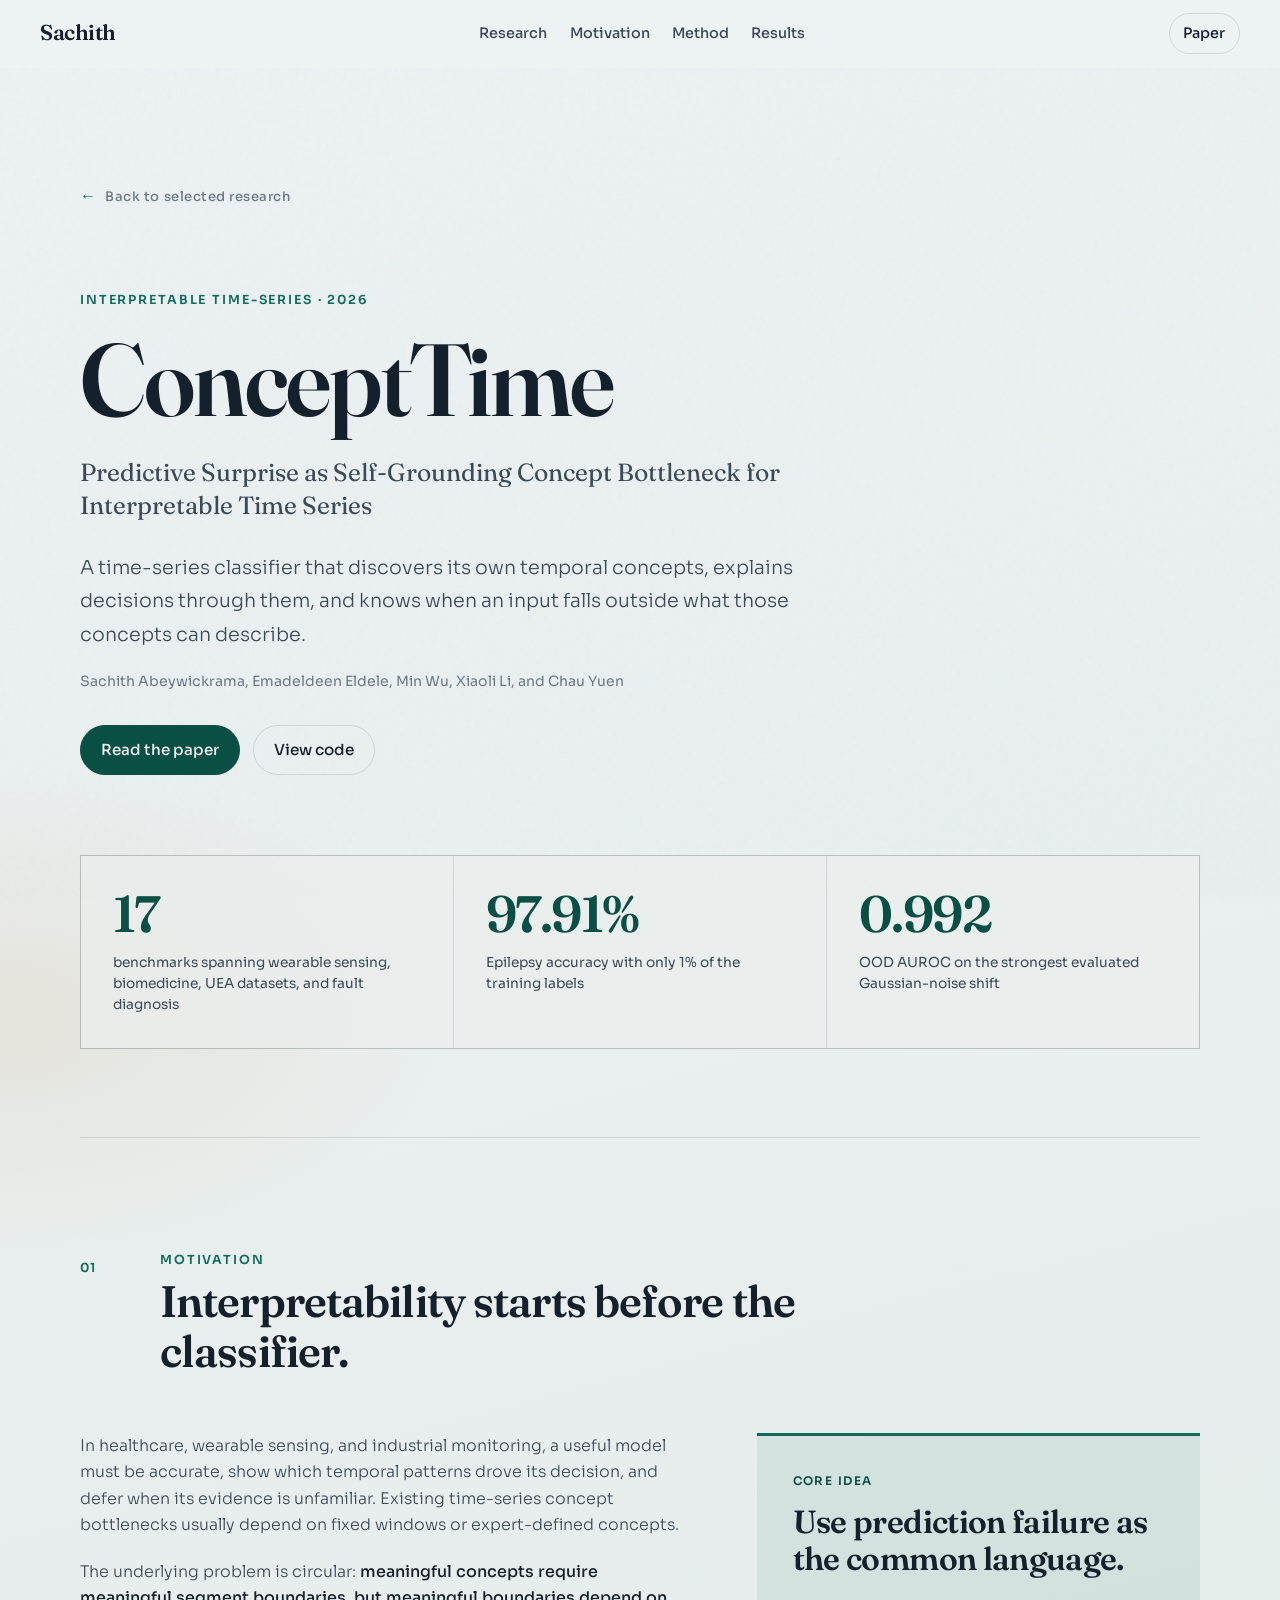
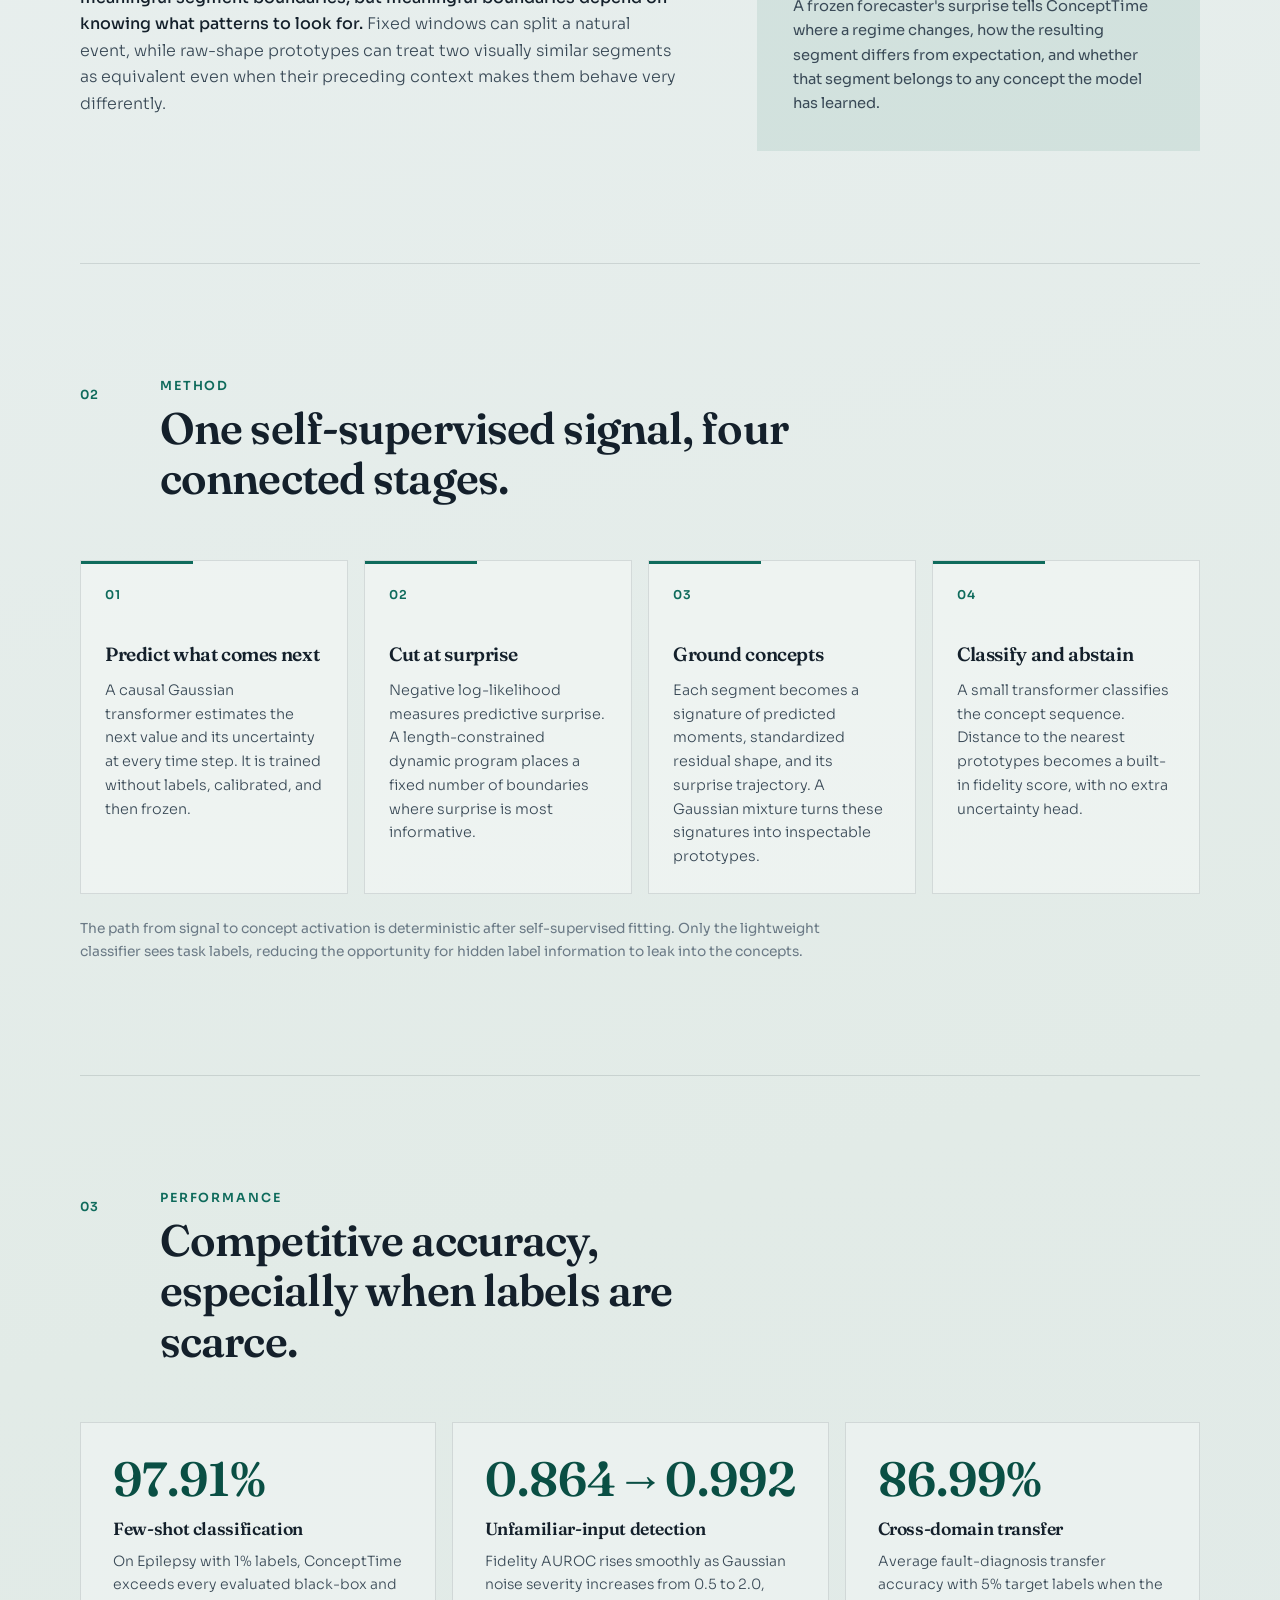
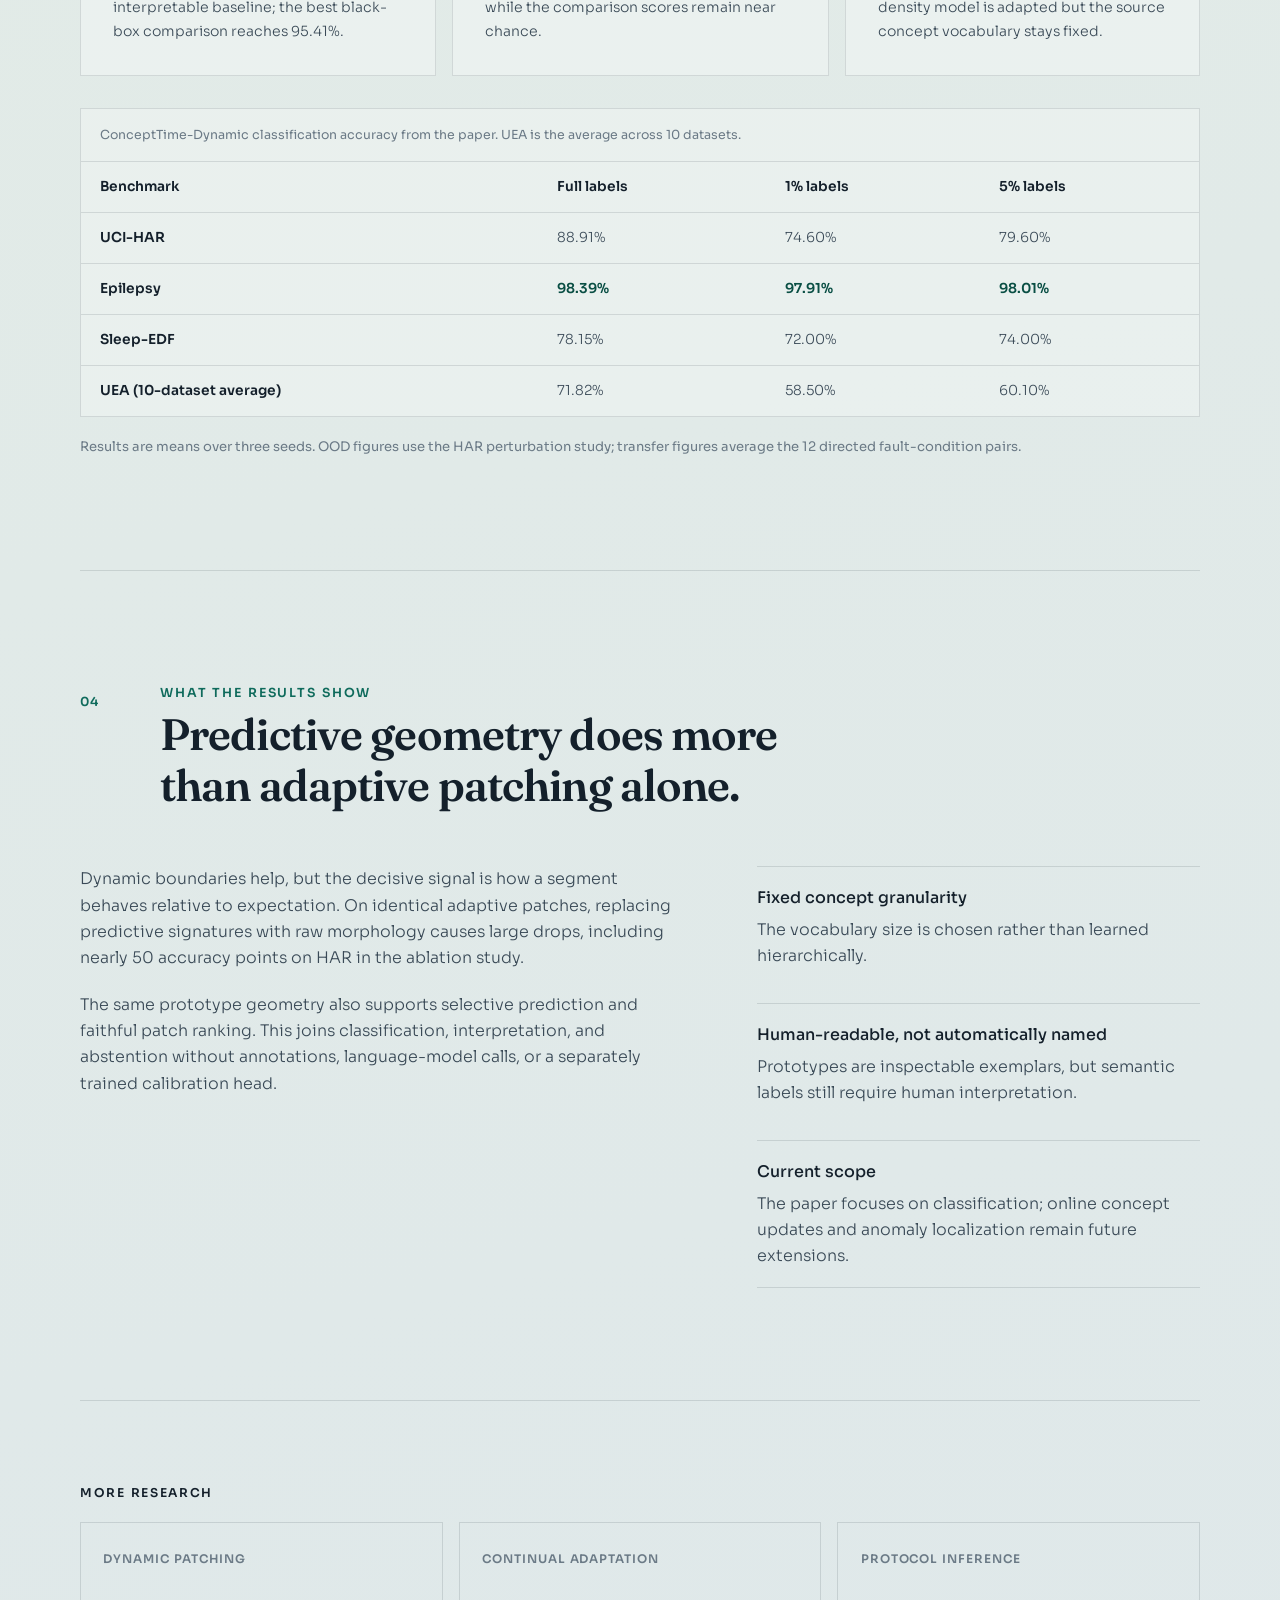
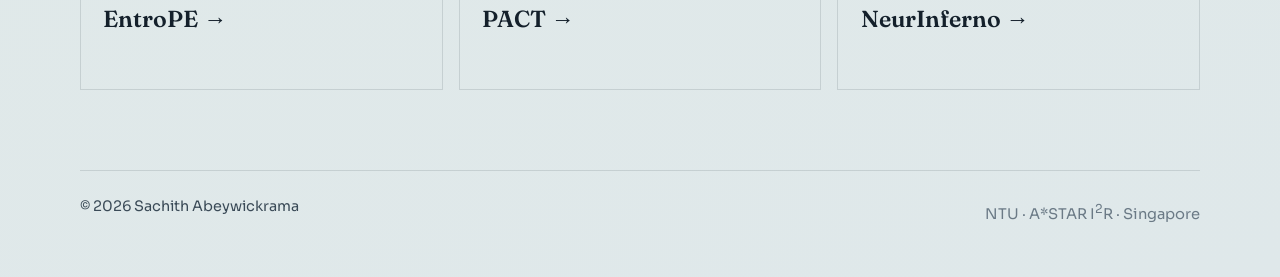
==== research/concepttime.html @ eb88f435 "Add research project pages and enhance project navigation" ====
<!DOCTYPE html>
<html lang="en">
<head>
  <meta charset="UTF-8">
  <meta name="viewport" content="width=device-width, initial-scale=1.0">
  <title>ConceptTime | Sachith Abeywickrama</title>
  <meta name="description" content="ConceptTime uses predictive surprise to segment time series, discover inspectable concepts, classify with few labels, and detect unfamiliar inputs.">
  <meta name="author" content="Sachith Abeywickrama">
  <link rel="icon" href="../favicon.svg" type="image/svg+xml">
  <link rel="preconnect" href="https://fonts.googleapis.com">
  <link rel="preconnect" href="https://fonts.gstatic.com" crossorigin>
  <link href="https://fonts.googleapis.com/css2?family=Fraunces:opsz,wght@9..144,500;9..144,600;9..144,700&amp;family=Sora:wght@300;400;500;600&amp;display=swap" rel="stylesheet">
  <link rel="stylesheet" href="../styles.css">
</head>
<body class="project-page project-concepttime">
  <div class="noise" aria-hidden="true"></div>

  <header class="site-header">
    <a class="logo" href="../index.html">Sachith</a>
    <nav class="nav" aria-label="Primary">
      <a href="../index.html#research">Research</a>
      <a href="#motivation">Motivation</a>
      <a href="#method">Method</a>
      <a href="#results">Results</a>
    </nav>
    <a class="nav-cta" href="../papers/ConceptTime.pdf">Paper</a>
  </header>

  <main>
    <section class="project-hero">
      <a class="breadcrumb" href="../index.html#research">Back to selected research</a>
      <p class="project-kicker">Interpretable time-series · 2026</p>
      <h1>ConceptTime</h1>
      <p class="project-paper-title">Predictive Surprise as Self-Grounding Concept Bottleneck for Interpretable Time Series</p>
      <p class="project-lead">
        A time-series classifier that discovers its own temporal concepts, explains decisions through them,
        and knows when an input falls outside what those concepts can describe.
      </p>
      <p class="project-byline">Sachith Abeywickrama, Emadeldeen Eldele, Min Wu, Xiaoli Li, and Chau Yuen</p>
      <div class="project-actions">
        <a class="btn btn-primary" href="../papers/ConceptTime.pdf">Read the paper</a>
        <a class="btn btn-ghost" href="https://github.com/Sachithx/ConceptTime-1.0" target="_blank" rel="noopener noreferrer">View code</a>
      </div>

      <div class="project-metrics" aria-label="ConceptTime headline results">
        <div class="project-metric">
          <strong>17</strong>
          <span>benchmarks spanning wearable sensing, biomedicine, UEA datasets, and fault diagnosis</span>
        </div>
        <div class="project-metric">
          <strong>97.91%</strong>
          <span>Epilepsy accuracy with only 1% of the training labels</span>
        </div>
        <div class="project-metric">
          <strong>0.992</strong>
          <span>OOD AUROC on the strongest evaluated Gaussian-noise shift</span>
        </div>
      </div>
    </section>

    <section class="project-section" id="motivation">
      <div class="project-section-head">
        <span class="section-number">01</span>
        <div>
          <p class="project-kicker">Motivation</p>
          <h2>Interpretability starts before the classifier.</h2>
        </div>
      </div>
      <div class="project-two-col">
        <div class="project-copy">
          <p>
            In healthcare, wearable sensing, and industrial monitoring, a useful model must be accurate,
            show which temporal patterns drove its decision, and defer when its evidence is unfamiliar.
            Existing time-series concept bottlenecks usually depend on fixed windows or expert-defined concepts.
          </p>
          <p>
            The underlying problem is circular: <strong>meaningful concepts require meaningful segment boundaries,
            but meaningful boundaries depend on knowing what patterns to look for.</strong> Fixed windows can split
            a natural event, while raw-shape prototypes can treat two visually similar segments as equivalent even
            when their preceding context makes them behave very differently.
          </p>
        </div>
        <aside class="insight-card">
          <p class="insight-label">Core idea</p>
          <h3>Use prediction failure as the common language.</h3>
          <p>
            A frozen forecaster's surprise tells ConceptTime where a regime changes, how the resulting segment
            differs from expectation, and whether that segment belongs to any concept the model has learned.
          </p>
        </aside>
      </div>
    </section>

    <section class="project-section" id="method">
      <div class="project-section-head">
        <span class="section-number">02</span>
        <div>
          <p class="project-kicker">Method</p>
          <h2>One self-supervised signal, four connected stages.</h2>
        </div>
      </div>
      <div class="method-grid">
        <article class="method-step">
          <h3>Predict what comes next</h3>
          <p>A causal Gaussian transformer estimates the next value and its uncertainty at every time step. It is trained without labels, calibrated, and then frozen.</p>
        </article>
        <article class="method-step">
          <h3>Cut at surprise</h3>
          <p>Negative log-likelihood measures predictive surprise. A length-constrained dynamic program places a fixed number of boundaries where surprise is most informative.</p>
        </article>
        <article class="method-step">
          <h3>Ground concepts</h3>
          <p>Each segment becomes a signature of predicted moments, standardized residual shape, and its surprise trajectory. A Gaussian mixture turns these signatures into inspectable prototypes.</p>
        </article>
        <article class="method-step">
          <h3>Classify and abstain</h3>
          <p>A small transformer classifies the concept sequence. Distance to the nearest prototypes becomes a built-in fidelity score, with no extra uncertainty head.</p>
        </article>
      </div>
      <p class="method-caption">
        The path from signal to concept activation is deterministic after self-supervised fitting. Only the lightweight classifier sees task labels, reducing the opportunity for hidden label information to leak into the concepts.
      </p>
    </section>

    <section class="project-section" id="results">
      <div class="project-section-head">
        <span class="section-number">03</span>
        <div>
          <p class="project-kicker">Performance</p>
          <h2>Competitive accuracy, especially when labels are scarce.</h2>
        </div>
      </div>

      <div class="results-grid">
        <article class="result-card">
          <p class="result-value">97.91%</p>
          <h3>Few-shot classification</h3>
          <p>On Epilepsy with 1% labels, ConceptTime exceeds every evaluated black-box and interpretable baseline; the best black-box comparison reaches 95.41%.</p>
        </article>
        <article class="result-card">
          <p class="result-value">0.864→0.992</p>
          <h3>Unfamiliar-input detection</h3>
          <p>Fidelity AUROC rises smoothly as Gaussian noise severity increases from 0.5 to 2.0, while the comparison scores remain near chance.</p>
        </article>
        <article class="result-card">
          <p class="result-value">86.99%</p>
          <h3>Cross-domain transfer</h3>
          <p>Average fault-diagnosis transfer accuracy with 5% target labels when the density model is adapted but the source concept vocabulary stays fixed.</p>
        </article>
      </div>

      <div class="results-table-wrap">
        <table class="results-table">
          <caption>ConceptTime-Dynamic classification accuracy from the paper. UEA is the average across 10 datasets.</caption>
          <thead>
            <tr>
              <th scope="col">Benchmark</th>
              <th scope="col">Full labels</th>
              <th scope="col">1% labels</th>
              <th scope="col">5% labels</th>
            </tr>
          </thead>
          <tbody>
            <tr><th scope="row">UCI-HAR</th><td>88.91%</td><td>74.60%</td><td>79.60%</td></tr>
            <tr><th scope="row">Epilepsy</th><td><strong>98.39%</strong></td><td><strong>97.91%</strong></td><td><strong>98.01%</strong></td></tr>
            <tr><th scope="row">Sleep-EDF</th><td>78.15%</td><td>72.00%</td><td>74.00%</td></tr>
            <tr><th scope="row">UEA (10-dataset average)</th><td>71.82%</td><td>58.50%</td><td>60.10%</td></tr>
          </tbody>
        </table>
      </div>
      <p class="project-note">Results are means over three seeds. OOD figures use the HAR perturbation study; transfer figures average the 12 directed fault-condition pairs.</p>
    </section>

    <section class="project-section" id="scope">
      <div class="project-section-head">
        <span class="section-number">04</span>
        <div>
          <p class="project-kicker">What the results show</p>
          <h2>Predictive geometry does more than adaptive patching alone.</h2>
        </div>
      </div>
      <div class="project-two-col">
        <div class="project-copy">
          <p>
            Dynamic boundaries help, but the decisive signal is how a segment behaves relative to expectation.
            On identical adaptive patches, replacing predictive signatures with raw morphology causes large drops,
            including nearly 50 accuracy points on HAR in the ablation study.
          </p>
          <p>
            The same prototype geometry also supports selective prediction and faithful patch ranking. This joins
            classification, interpretation, and abstention without annotations, language-model calls, or a separately trained calibration head.
          </p>
        </div>
        <ul class="scope-list">
          <li><strong>Fixed concept granularity</strong>The vocabulary size is chosen rather than learned hierarchically.</li>
          <li><strong>Human-readable, not automatically named</strong>Prototypes are inspectable exemplars, but semantic labels still require human interpretation.</li>
          <li><strong>Current scope</strong>The paper focuses on classification; online concept updates and anomaly localization remain future extensions.</li>
        </ul>
      </div>
    </section>

    <aside class="project-navigation" aria-labelledby="more-work">
      <h2 id="more-work">More research</h2>
      <div class="project-nav-grid">
        <a class="project-nav-card" href="entrope.html"><span>Dynamic patching</span><strong>EntroPE →</strong></a>
        <a class="project-nav-card" href="pact.html"><span>Continual adaptation</span><strong>PACT →</strong></a>
        <a class="project-nav-card" href="neurinferno.html"><span>Protocol inference</span><strong>NeurInferno →</strong></a>
      </div>
    </aside>
  </main>

  <footer class="site-footer">
    <p>© <span id="year"></span> Sachith Abeywickrama</p>
    <p class="muted">NTU · A*STAR I<sup>2</sup>R · Singapore</p>
  </footer>

  <script src="../script.js"></script>
</body>
</html>
---- styles.css ----
:root {
  --ink: #14202b;
  --ink-soft: #3a4a57;
  --muted: #6b7a86;
  --paper: #edf2f4;
  --paper-2: #e2ebe7;
  --teal: #0f6b5c;
  --teal-deep: #0a4f44;
  --amber: #c47a2c;
  --line: rgba(20, 32, 43, 0.12);
  --max: 1120px;
  --header-h: 4.25rem;
  --font-display: "Fraunces", Georgia, serif;
  --font-body: "Sora", "Segoe UI", sans-serif;
}

*,
*::before,
*::after {
  box-sizing: border-box;
}

html {
  scroll-behavior: smooth;
}

body {
  margin: 0;
  color: var(--ink);
  font-family: var(--font-body);
  font-weight: 400;
  line-height: 1.65;
  background:
    radial-gradient(1200px 700px at 85% -10%, rgba(15, 107, 92, 0.16), transparent 55%),
    radial-gradient(900px 500px at 0% 20%, rgba(196, 122, 44, 0.1), transparent 50%),
    linear-gradient(165deg, var(--paper) 0%, var(--paper-2) 55%, #dfe8ea 100%);
  min-height: 100vh;
  overflow-x: hidden;
}

.noise {
  pointer-events: none;
  position: fixed;
  inset: 0;
  z-index: 0;
  opacity: 0.035;
  background-image: url("data:image/svg+xml,%3Csvg viewBox='0 0 200 200' xmlns='http://www.w3.org/2000/svg'%3E%3Cfilter id='n'%3E%3CfeTurbulence type='fractalNoise' baseFrequency='0.85' numOctaves='3' stitchTiles='stitch'/%3E%3C/filter%3E%3Crect width='100%25' height='100%25' filter='url(%23n)'/%3E%3C/svg%3E");
}

img,
svg {
  display: block;
  max-width: 100%;
}

a {
  color: inherit;
  text-decoration-thickness: 1px;
  text-underline-offset: 0.18em;
}

a:hover {
  color: var(--teal-deep);
}

h1,
h2,
h3,
h4,
.hero-brand,
.logo {
  font-family: var(--font-display);
  font-weight: 600;
  letter-spacing: -0.02em;
  line-height: 1.15;
}

h1 {
  margin: 0;
  font-size: clamp(2.4rem, 6vw, 4.4rem);
  max-width: 14ch;
}

h2 {
  margin: 0.35rem 0 0;
  font-size: clamp(1.85rem, 3.6vw, 2.75rem);
  max-width: 18ch;
}

h3 {
  margin: 0;
  font-size: 1.35rem;
}

h4 {
  margin: 0;
  font-size: 1.15rem;
}

p {
  margin: 0;
}

.site-header,
main,
.site-footer {
  position: relative;
  z-index: 1;
}

.site-header {
  position: sticky;
  top: 0;
  z-index: 20;
  display: flex;
  align-items: center;
  justify-content: space-between;
  gap: 1rem;
  height: var(--header-h);
  padding: 0 clamp(1.25rem, 4vw, 2.5rem);
  backdrop-filter: blur(14px);
  background: rgba(237, 242, 244, 0.78);
  border-bottom: 1px solid transparent;
  transition: border-color 0.3s ease, background 0.3s ease;
}

.site-header.is-scrolled {
  border-bottom-color: var(--line);
  background: rgba(237, 242, 244, 0.92);
}

.logo {
  font-size: 1.35rem;
  text-decoration: none;
}

.nav {
  display: flex;
  gap: 1.4rem;
}

.nav a,
.nav-cta {
  font-size: 0.9rem;
  font-weight: 500;
  text-decoration: none;
  color: var(--ink-soft);
}

.nav a:hover,
.nav-cta:hover {
  color: var(--teal);
}

.nav-cta {
  padding: 0.45rem 0.85rem;
  border: 1px solid var(--line);
  border-radius: 999px;
  color: var(--ink);
}

.hero {
  position: relative;
  min-height: calc(100svh - var(--header-h));
  display: grid;
  align-items: end;
  padding: clamp(2rem, 6vw, 4rem) clamp(1.25rem, 4vw, 2.5rem) clamp(3rem, 7vw, 5rem);
  overflow: hidden;
}

.hero-signal {
  position: absolute;
  inset: 0;
  z-index: 0;
}

.wave {
  width: 100%;
  height: 100%;
}

.wave-path {
  fill: none;
  stroke-linecap: round;
  stroke-linejoin: round;
}

.wave-a {
  stroke: rgba(15, 107, 92, 0.55);
  stroke-width: 2.2;
}

.wave-b {
  stroke: rgba(20, 32, 43, 0.28);
  stroke-width: 1.5;
}

.wave-c {
  stroke: rgba(196, 122, 44, 0.42);
  stroke-width: 1.8;
}

.hero-copy {
  position: relative;
  z-index: 1;
  max-width: 720px;
  animation: rise 0.9s ease both;
}

.hero-portrait {
  width: 5.75rem;
  height: 5.75rem;
  margin: 0 0 1.25rem;
  border-radius: 50%;
  object-fit: cover;
  object-position: center 20%;
  border: 1px solid var(--line);
}

.hero-brand {
  margin: 0 0 1rem;
  font-size: clamp(1.5rem, 3vw, 2rem);
  color: var(--teal-deep);
}

.hero-lead {
  margin-top: 1.25rem;
  max-width: 42rem;
  font-size: clamp(1rem, 1.5vw, 1.15rem);
  color: var(--ink-soft);
  font-weight: 300;
}

.hero-actions {
  display: flex;
  flex-wrap: wrap;
  gap: 0.85rem;
  margin-top: 2rem;
}

.btn {
  display: inline-flex;
  align-items: center;
  justify-content: center;
  min-height: 2.85rem;
  padding: 0.7rem 1.25rem;
  border-radius: 999px;
  font-size: 0.95rem;
  font-weight: 500;
  text-decoration: none;
  transition: transform 0.2s ease, background 0.2s ease, color 0.2s ease, border-color 0.2s ease;
}

.btn:hover {
  transform: translateY(-1px);
}

.btn-primary {
  background: var(--ink);
  color: #f4f7f6;
  border: 1px solid var(--ink);
}

.btn-primary:hover {
  background: var(--teal-deep);
  border-color: var(--teal-deep);
  color: #f4f7f6;
}

.btn-ghost {
  background: transparent;
  color: var(--ink);
  border: 1px solid var(--line);
}

.btn-ghost:hover {
  border-color: var(--teal);
  color: var(--teal-deep);
}

.section {
  width: min(100% - 2.5rem, var(--max));
  margin: 0 auto;
  padding: clamp(4rem, 9vw, 7rem) 0;
}

.section.band {
  width: 100%;
  padding-left: max(1.25rem, calc((100% - var(--max)) / 2));
  padding-right: max(1.25rem, calc((100% - var(--max)) / 2));
  background: rgba(255, 255, 255, 0.35);
  border-top: 1px solid var(--line);
  border-bottom: 1px solid var(--line);
}

.section-head {
  margin-bottom: clamp(2rem, 5vw, 3rem);
}

.eyebrow {
  margin: 0;
  font-size: 0.8rem;
  font-weight: 500;
  letter-spacing: 0.14em;
  text-transform: uppercase;
  color: var(--teal);
}

.section-lead {
  margin-top: 1rem;
  max-width: 40rem;
  color: var(--ink-soft);
  font-weight: 300;
}

.research-list {
  display: grid;
  gap: 0;
}

.research-item {
  display: grid;
  grid-template-columns: minmax(12rem, 0.35fr) 1fr;
  gap: 1.5rem 2.5rem;
  padding: 1.75rem 0;
  border-top: 1px solid var(--line);
}

.research-item:last-child {
  border-bottom: 1px solid var(--line);
}

.research-item p {
  color: var(--ink-soft);
  font-weight: 300;
}

.research-title-link {
  text-decoration: none;
  background-image: linear-gradient(var(--teal), var(--teal));
  background-position: 0 100%;
  background-repeat: no-repeat;
  background-size: 0 1px;
  transition: color 0.2s ease, background-size 0.25s ease;
}

.research-title-link:hover {
  color: var(--teal-deep);
  background-size: 100% 1px;
}

.research-summary {
  display: grid;
  gap: 1rem;
}

.research-actions {
  display: flex;
  flex-wrap: wrap;
  gap: 0.7rem 1.2rem;
}

.research-actions a {
  color: var(--teal-deep);
  font-size: 0.88rem;
  font-weight: 500;
  text-decoration: none;
  border-bottom: 1px solid rgba(15, 107, 92, 0.25);
  transition: color 0.2s ease, border-color 0.2s ease;
}

.research-actions a:hover {
  color: var(--teal);
  border-color: var(--teal);
}

.tag {
  margin-top: 0.4rem;
  font-size: 0.85rem;
  color: var(--amber);
  font-weight: 500;
}

.timeline {
  list-style: none;
  margin: 0;
  padding: 0;
  display: grid;
  gap: 0;
}

.timeline-item {
  display: grid;
  grid-template-columns: 11rem 1fr;
  gap: 1.5rem 2rem;
  padding: 1.6rem 0;
  border-top: 1px solid var(--line);
}

.timeline-item:last-child {
  border-bottom: 1px solid var(--line);
}

.timeline-when {
  font-size: 0.9rem;
  color: var(--muted);
  font-weight: 500;
}

.org {
  margin: 0.35rem 0 0.7rem;
  color: var(--teal-deep);
  font-weight: 500;
}

.timeline-body p:last-child {
  color: var(--ink-soft);
  font-weight: 300;
}

.split {
  display: grid;
  grid-template-columns: 1fr 1fr;
  gap: 3rem 4rem;
}

.stack-title {
  margin-bottom: 1.25rem;
  padding-bottom: 0.75rem;
  border-bottom: 1px solid var(--line);
  font-size: 1.1rem;
  color: var(--muted);
  font-family: var(--font-body);
  font-weight: 500;
  letter-spacing: 0.04em;
  text-transform: uppercase;
}

.edu-item + .edu-item {
  margin-top: 2rem;
}

.edu-item p {
  color: var(--ink-soft);
  font-weight: 300;
}

.award-figure {
  margin: 1.25rem 0 0;
  padding: 0;
}

.award-figure img {
  width: auto;
  max-width: 100%;
  height: auto;
  max-height: 28rem;
  border-radius: 2px;
}

.award-figure figcaption {
  margin-top: 0.55rem;
  font-size: 0.85rem;
  color: var(--muted);
  font-weight: 400;
}

.muted {
  color: var(--muted) !important;
  font-size: 0.92rem;
  margin: 0.25rem 0 0.7rem !important;
}

.skills-grid {
  display: grid;
  grid-template-columns: repeat(2, 1fr);
  gap: 2rem 3rem;
}

.skills-grid h3 {
  margin-bottom: 0.55rem;
  font-size: 1.15rem;
}

.skills-grid p {
  color: var(--ink-soft);
  font-weight: 300;
}

.contact {
  text-align: left;
}

.contact-links {
  display: flex;
  flex-wrap: wrap;
  gap: 0.9rem 1.5rem;
  margin-top: 0.5rem;
}

.contact-links a {
  font-size: 1.05rem;
  font-weight: 500;
  color: var(--ink);
  text-decoration: none;
  border-bottom: 1px solid var(--line);
  padding-bottom: 0.15rem;
  transition: border-color 0.2s ease, color 0.2s ease;
}

.contact-links a:hover {
  color: var(--teal);
  border-bottom-color: var(--teal);
}

.site-footer {
  display: flex;
  justify-content: space-between;
  gap: 1rem;
  flex-wrap: wrap;
  width: min(100% - 2.5rem, var(--max));
  margin: 0 auto;
  padding: 1.5rem 0 2.5rem;
  border-top: 1px solid var(--line);
  font-size: 0.9rem;
  color: var(--ink-soft);
}

/* Research project pages */
.project-page {
  --project-accent: var(--teal);
  --project-accent-deep: var(--teal-deep);
  --project-wash: rgba(15, 107, 92, 0.08);
}

.project-concepttime {
  --project-accent: #0f6b5c;
  --project-accent-deep: #0a4f44;
  --project-wash: rgba(15, 107, 92, 0.09);
}

.project-entrope {
  --project-accent: #9a5e1f;
  --project-accent-deep: #714112;
  --project-wash: rgba(196, 122, 44, 0.1);
}

.project-pact {
  --project-accent: #356477;
  --project-accent-deep: #244958;
  --project-wash: rgba(53, 100, 119, 0.1);
}

.project-neurinferno {
  --project-accent: #6e4f7b;
  --project-accent-deep: #50365c;
  --project-wash: rgba(110, 79, 123, 0.1);
}

.project-page .nav a:hover,
.project-page .nav-cta:hover {
  color: var(--project-accent-deep);
}

.project-hero,
.project-section,
.project-navigation {
  width: min(100% - 2.5rem, var(--max));
  margin: 0 auto;
}

.project-hero {
  padding: clamp(3.5rem, 9vw, 7.5rem) 0 clamp(3.25rem, 7vw, 5.5rem);
}

.breadcrumb {
  display: inline-flex;
  align-items: center;
  gap: 0.55rem;
  margin-bottom: clamp(2.5rem, 7vw, 5rem);
  color: var(--muted);
  font-size: 0.82rem;
  font-weight: 500;
  letter-spacing: 0.04em;
  text-decoration: none;
}

.breadcrumb::before {
  content: "←";
  color: var(--project-accent);
  font-size: 1rem;
}

.breadcrumb:hover {
  color: var(--project-accent-deep);
}

.project-kicker {
  color: var(--project-accent);
  font-size: 0.78rem;
  font-weight: 600;
  letter-spacing: 0.15em;
  text-transform: uppercase;
}

.project-hero h1 {
  max-width: 13ch;
  margin-top: 0.65rem;
  font-size: clamp(3rem, 8vw, 6.6rem);
}

.project-paper-title {
  max-width: 50rem;
  margin-top: 1.1rem;
  color: var(--ink-soft);
  font-family: var(--font-display);
  font-size: clamp(1.15rem, 2.1vw, 1.55rem);
  line-height: 1.35;
}

.project-lead {
  max-width: 46rem;
  margin-top: 1.75rem;
  color: var(--ink-soft);
  font-size: clamp(1.02rem, 1.8vw, 1.2rem);
  font-weight: 300;
  line-height: 1.75;
}

.project-byline {
  max-width: 54rem;
  margin-top: 1.15rem;
  color: var(--muted);
  font-size: 0.88rem;
}

.project-actions {
  display: flex;
  flex-wrap: wrap;
  gap: 0.8rem;
  margin-top: 2rem;
}

.project-page .btn-primary {
  background: var(--project-accent-deep);
  border-color: var(--project-accent-deep);
}

.project-page .btn-primary:hover {
  background: var(--ink);
  border-color: var(--ink);
}

.project-page .btn-ghost:hover {
  color: var(--project-accent-deep);
  border-color: var(--project-accent);
}

.project-metrics {
  display: grid;
  grid-template-columns: repeat(3, 1fr);
  gap: 1px;
  margin-top: clamp(3rem, 8vw, 5rem);
  overflow: hidden;
  border: 1px solid var(--line);
  background: var(--line);
}

.project-metric {
  min-height: 10.5rem;
  padding: clamp(1.35rem, 3vw, 2rem);
  background: rgba(245, 248, 247, 0.7);
}

.project-metric strong {
  display: block;
  color: var(--project-accent-deep);
  font-family: var(--font-display);
  font-size: clamp(2rem, 4vw, 3.25rem);
  font-weight: 600;
  letter-spacing: -0.03em;
  line-height: 1;
}

.project-metric span {
  display: block;
  margin-top: 0.8rem;
  color: var(--ink-soft);
  font-size: 0.86rem;
  line-height: 1.55;
}

.project-section {
  position: relative;
  padding: clamp(4rem, 9vw, 7rem) 0;
  border-top: 1px solid var(--line);
}

.project-section-head {
  display: grid;
  grid-template-columns: 4rem minmax(0, 1fr);
  gap: 1rem;
  margin-bottom: clamp(2rem, 5vw, 3.5rem);
}

.section-number {
  padding-top: 0.55rem;
  color: var(--project-accent);
  font-family: var(--font-body);
  font-size: 0.78rem;
  font-weight: 600;
  letter-spacing: 0.12em;
}

.project-section h2 {
  max-width: 22ch;
}

.project-two-col {
  display: grid;
  grid-template-columns: minmax(0, 1.15fr) minmax(17rem, 0.85fr);
  gap: clamp(2rem, 6vw, 5rem);
  align-items: start;
}

.project-copy {
  display: grid;
  gap: 1.25rem;
  max-width: 44rem;
  color: var(--ink-soft);
  font-weight: 300;
}

.project-copy strong {
  color: var(--ink);
  font-weight: 500;
}

.insight-card {
  padding: clamp(1.5rem, 4vw, 2.25rem);
  background: var(--project-wash);
  border-top: 3px solid var(--project-accent);
}

.insight-label {
  color: var(--project-accent-deep);
  font-size: 0.74rem;
  font-weight: 600;
  letter-spacing: 0.12em;
  text-transform: uppercase;
}

.insight-card h3 {
  margin-top: 0.8rem;
  font-size: clamp(1.45rem, 2.6vw, 2rem);
}

.insight-card p:last-child {
  margin-top: 1rem;
  color: var(--ink-soft);
  font-size: 0.92rem;
}

.method-grid {
  display: grid;
  grid-template-columns: repeat(4, 1fr);
  gap: 1rem;
  counter-reset: method;
}

.method-step {
  position: relative;
  min-height: 18rem;
  padding: 1.5rem;
  overflow: hidden;
  background: rgba(255, 255, 255, 0.36);
  border: 1px solid var(--line);
  counter-increment: method;
}

.method-step::before {
  content: "0" counter(method);
  display: block;
  margin-bottom: 2.4rem;
  color: var(--project-accent);
  font-size: 0.76rem;
  font-weight: 600;
  letter-spacing: 0.12em;
}

.method-step::after {
  content: "";
  position: absolute;
  top: 0;
  left: 0;
  width: 42%;
  height: 3px;
  background: var(--project-accent);
}

.method-step h3 {
  font-size: 1.2rem;
}

.method-step p {
  margin-top: 0.85rem;
  color: var(--ink-soft);
  font-size: 0.9rem;
  font-weight: 300;
}

.method-caption {
  max-width: 49rem;
  margin-top: 1.5rem;
  color: var(--muted);
  font-size: 0.86rem;
}

.results-grid {
  display: grid;
  grid-template-columns: repeat(3, 1fr);
  gap: 1rem;
}

.result-card {
  padding: clamp(1.4rem, 3vw, 2rem);
  background: rgba(255, 255, 255, 0.32);
  border: 1px solid var(--line);
}

.result-card .result-value {
  color: var(--project-accent-deep);
  font-family: var(--font-display);
  font-size: clamp(2rem, 4vw, 3rem);
  font-weight: 600;
  line-height: 1;
}

.result-card h3 {
  margin-top: 1rem;
  font-size: 1.1rem;
}

.result-card p:last-child {
  margin-top: 0.65rem;
  color: var(--ink-soft);
  font-size: 0.88rem;
  font-weight: 300;
}

.results-table-wrap {
  margin-top: 2rem;
  overflow-x: auto;
  border: 1px solid var(--line);
  background: rgba(255, 255, 255, 0.28);
}

.results-table {
  width: 100%;
  min-width: 40rem;
  border-collapse: collapse;
  font-size: 0.86rem;
}

.results-table caption {
  padding: 1rem 1.2rem;
  color: var(--muted);
  font-size: 0.78rem;
  text-align: left;
  caption-side: top;
}

.results-table th,
.results-table td {
  padding: 0.85rem 1.2rem;
  border-top: 1px solid var(--line);
  text-align: left;
  vertical-align: top;
}

.results-table th {
  color: var(--ink);
  font-weight: 600;
}

.results-table td {
  color: var(--ink-soft);
  font-weight: 300;
}

.results-table td strong {
  color: var(--project-accent-deep);
  font-weight: 600;
}

.project-note {
  margin-top: 1.2rem;
  color: var(--muted);
  font-size: 0.82rem;
}

.scope-list {
  display: grid;
  gap: 1rem;
  margin: 0;
  padding: 0;
  list-style: none;
}

.scope-list li {
  padding: 1.1rem 0;
  color: var(--ink-soft);
  border-top: 1px solid var(--line);
  font-weight: 300;
}

.scope-list li:last-child {
  border-bottom: 1px solid var(--line);
}

.scope-list strong {
  display: block;
  margin-bottom: 0.35rem;
  color: var(--ink);
  font-weight: 500;
}

.project-navigation {
  padding: clamp(3rem, 7vw, 5rem) 0;
  border-top: 1px solid var(--line);
}

.project-navigation h2 {
  font-family: var(--font-body);
  font-size: 0.76rem;
  font-weight: 600;
  letter-spacing: 0.14em;
  text-transform: uppercase;
}

.project-nav-grid {
  display: grid;
  grid-template-columns: repeat(3, 1fr);
  gap: 1rem;
  margin-top: 1.3rem;
}

.project-nav-card {
  min-height: 10.5rem;
  padding: 1.4rem;
  text-decoration: none;
  border: 1px solid var(--line);
  transition: transform 0.2s ease, background 0.2s ease, border-color 0.2s ease;
}

.project-nav-card:hover {
  color: var(--ink);
  transform: translateY(-2px);
  background: rgba(255, 255, 255, 0.36);
  border-color: rgba(20, 32, 43, 0.22);
}

.project-nav-card span {
  color: var(--muted);
  font-size: 0.74rem;
  font-weight: 600;
  letter-spacing: 0.08em;
  text-transform: uppercase;
}

.project-nav-card strong {
  display: block;
  margin-top: 1.8rem;
  font-family: var(--font-display);
  font-size: 1.45rem;
  font-weight: 600;
}

.reveal {
  opacity: 0;
  transform: translateY(18px);
  transition: opacity 0.7s ease, transform 0.7s ease;
}

.reveal.is-visible {
  opacity: 1;
  transform: none;
}

@keyframes rise {
  from {
    opacity: 0;
    transform: translateY(22px);
  }
  to {
    opacity: 1;
    transform: none;
  }
}

@media (max-width: 860px) {
  .nav {
    display: none;
  }

  .research-item,
  .timeline-item,
  .split,
  .skills-grid {
    grid-template-columns: 1fr;
  }

  .research-item,
  .timeline-item {
    gap: 0.65rem;
  }

  .hero {
    align-items: center;
    min-height: calc(100svh - var(--header-h));
  }

  h1 {
    max-width: 12ch;
  }

  .project-metrics,
  .results-grid,
  .project-nav-grid {
    grid-template-columns: 1fr;
  }

  .project-metric {
    min-height: auto;
  }

  .project-two-col {
    grid-template-columns: 1fr;
  }

  .method-grid {
    grid-template-columns: repeat(2, 1fr);
  }
}

@media (max-width: 560px) {
  .project-section-head {
    grid-template-columns: 1fr;
    gap: 0.2rem;
  }

  .method-grid {
    grid-template-columns: 1fr;
  }

  .method-step {
    min-height: auto;
  }
}

@media (prefers-reduced-motion: reduce) {
  html {
    scroll-behavior: auto;
  }

  .hero-copy,
  .reveal,
  .btn {
    animation: none !important;
    transition: none !important;
    opacity: 1 !important;
    transform: none !important;
  }
}
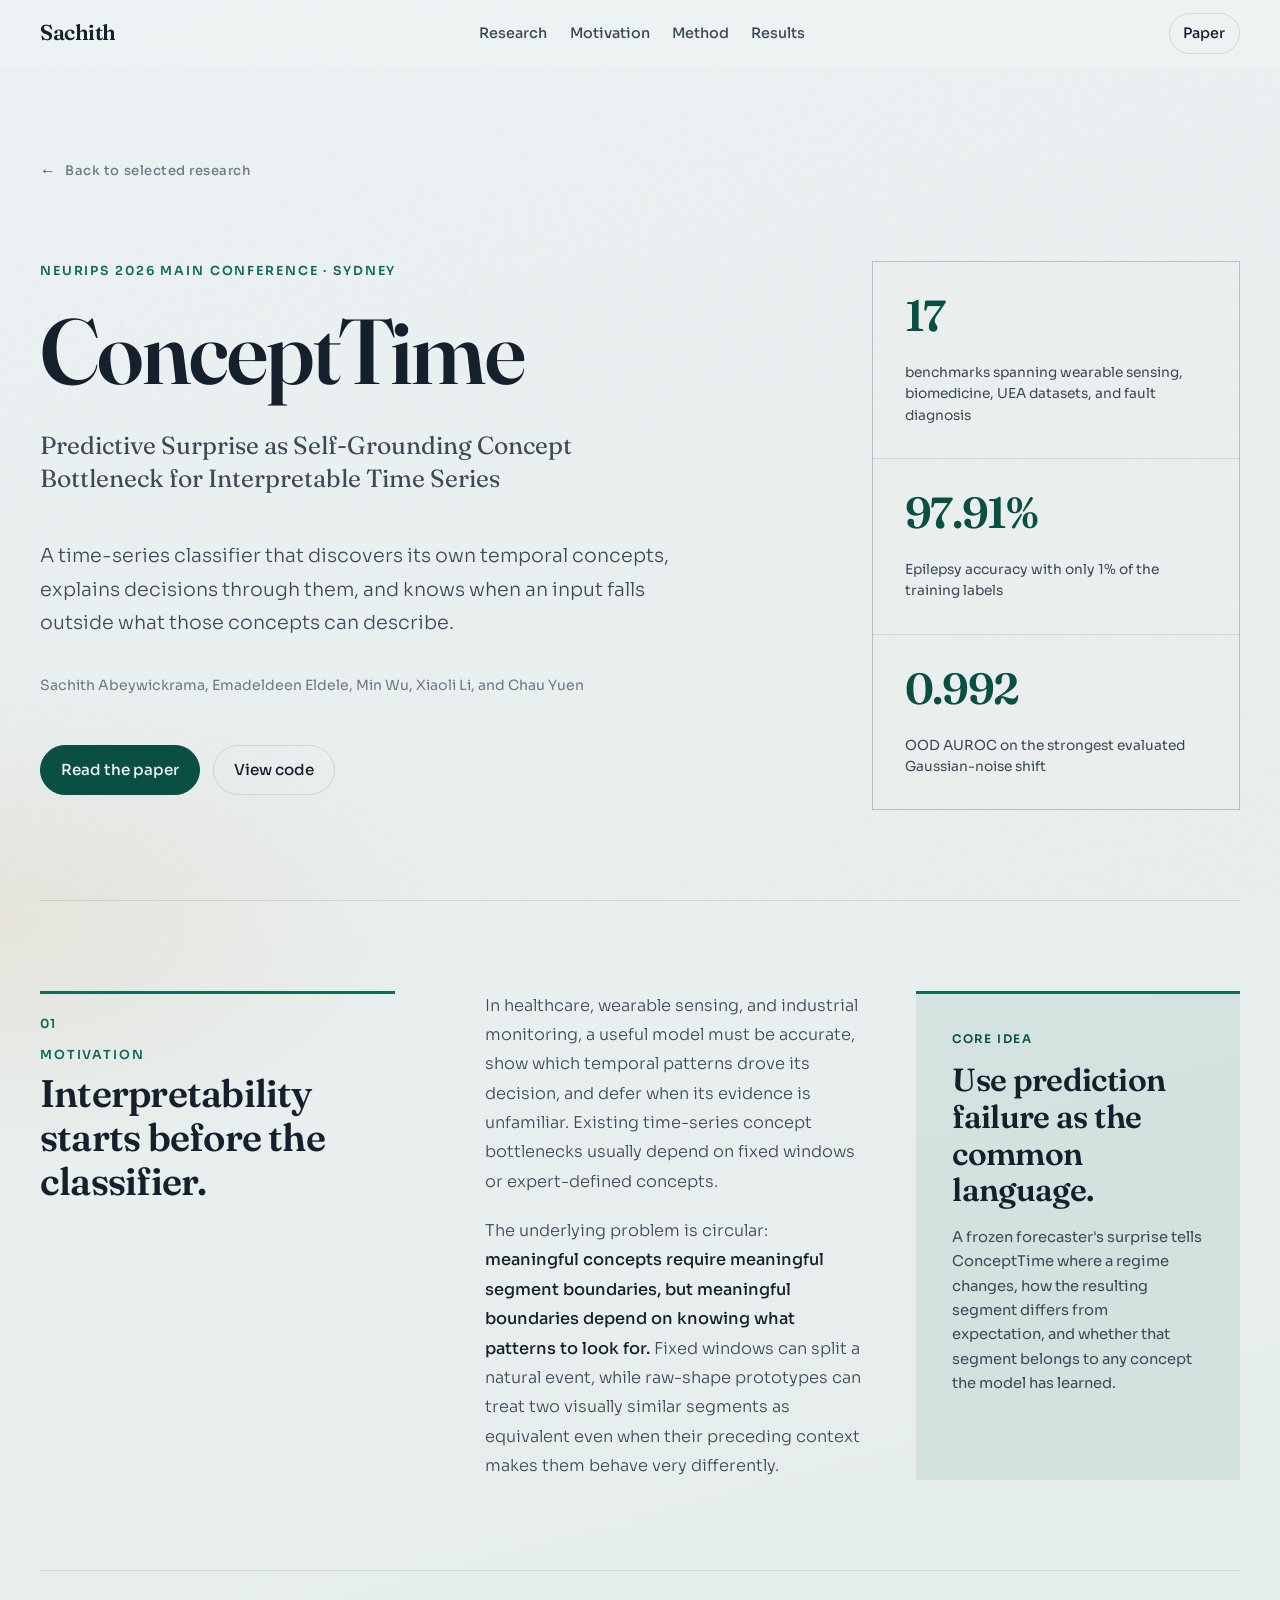
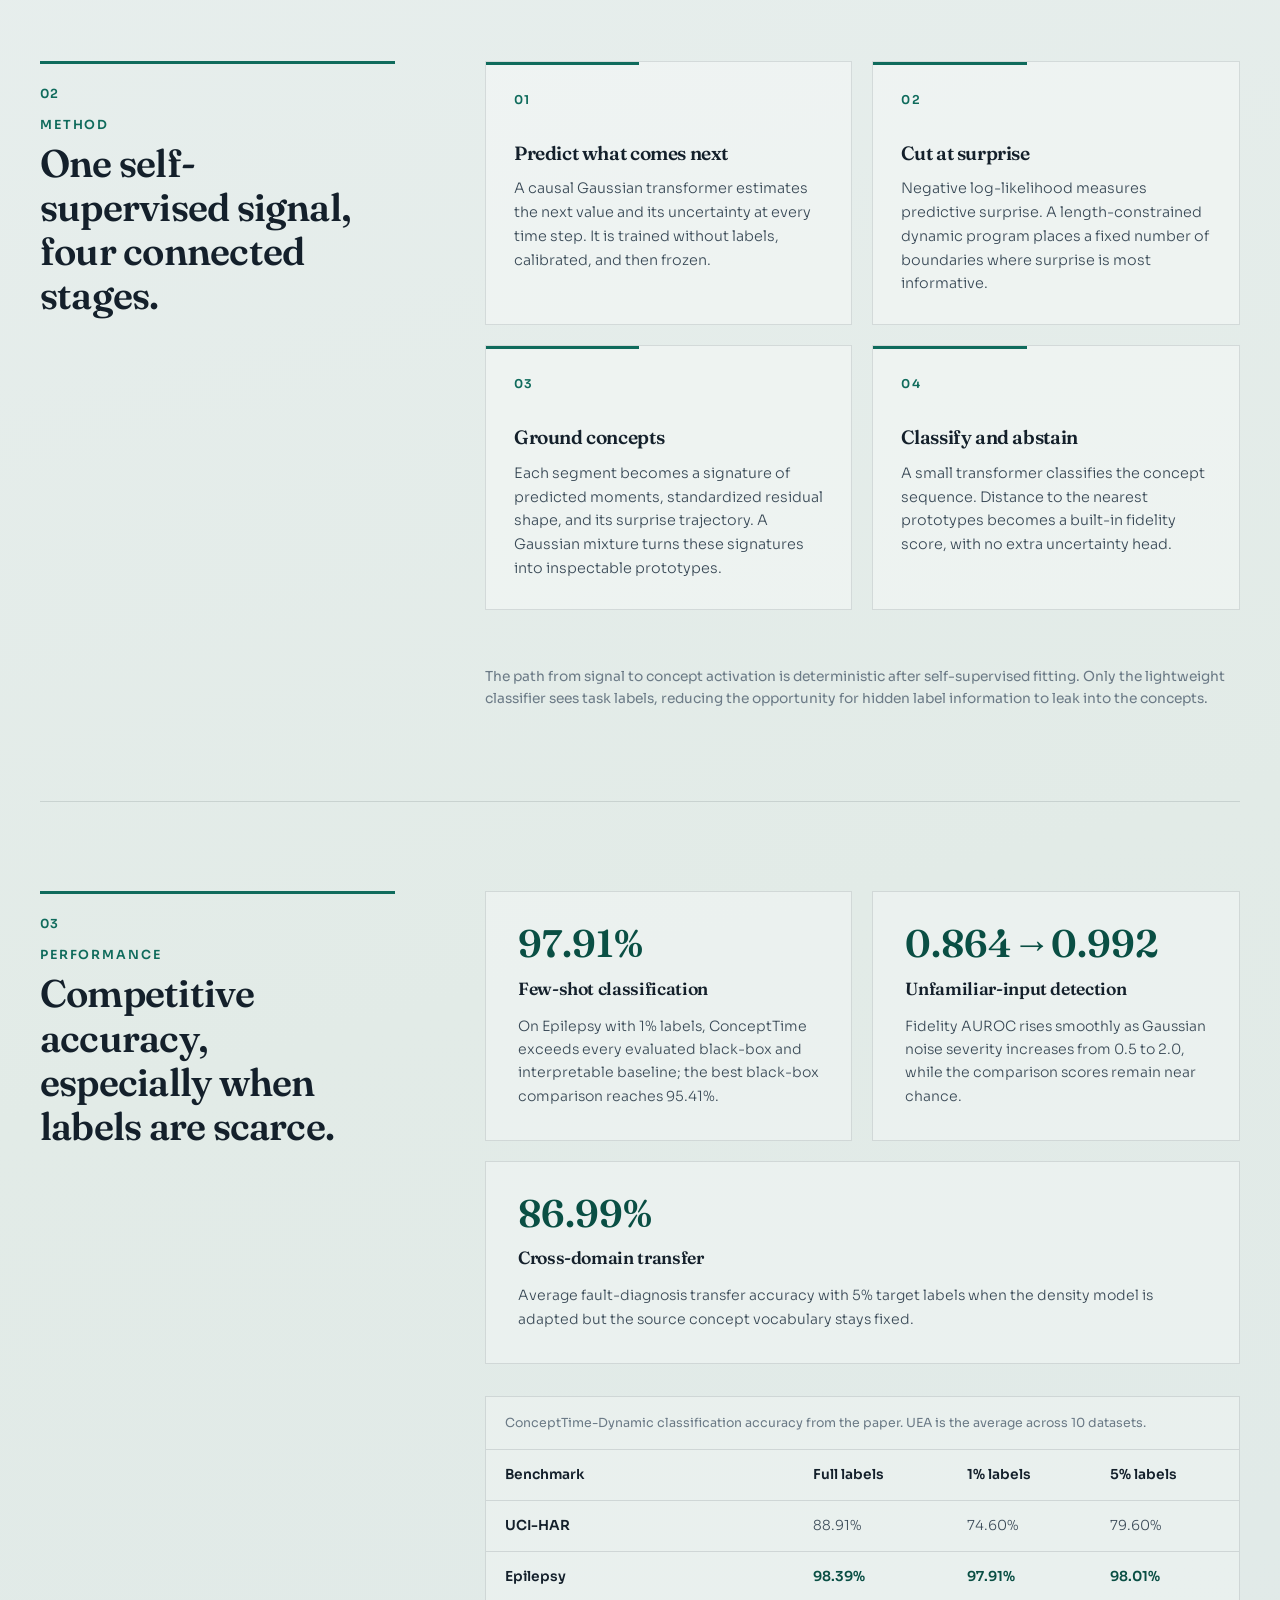
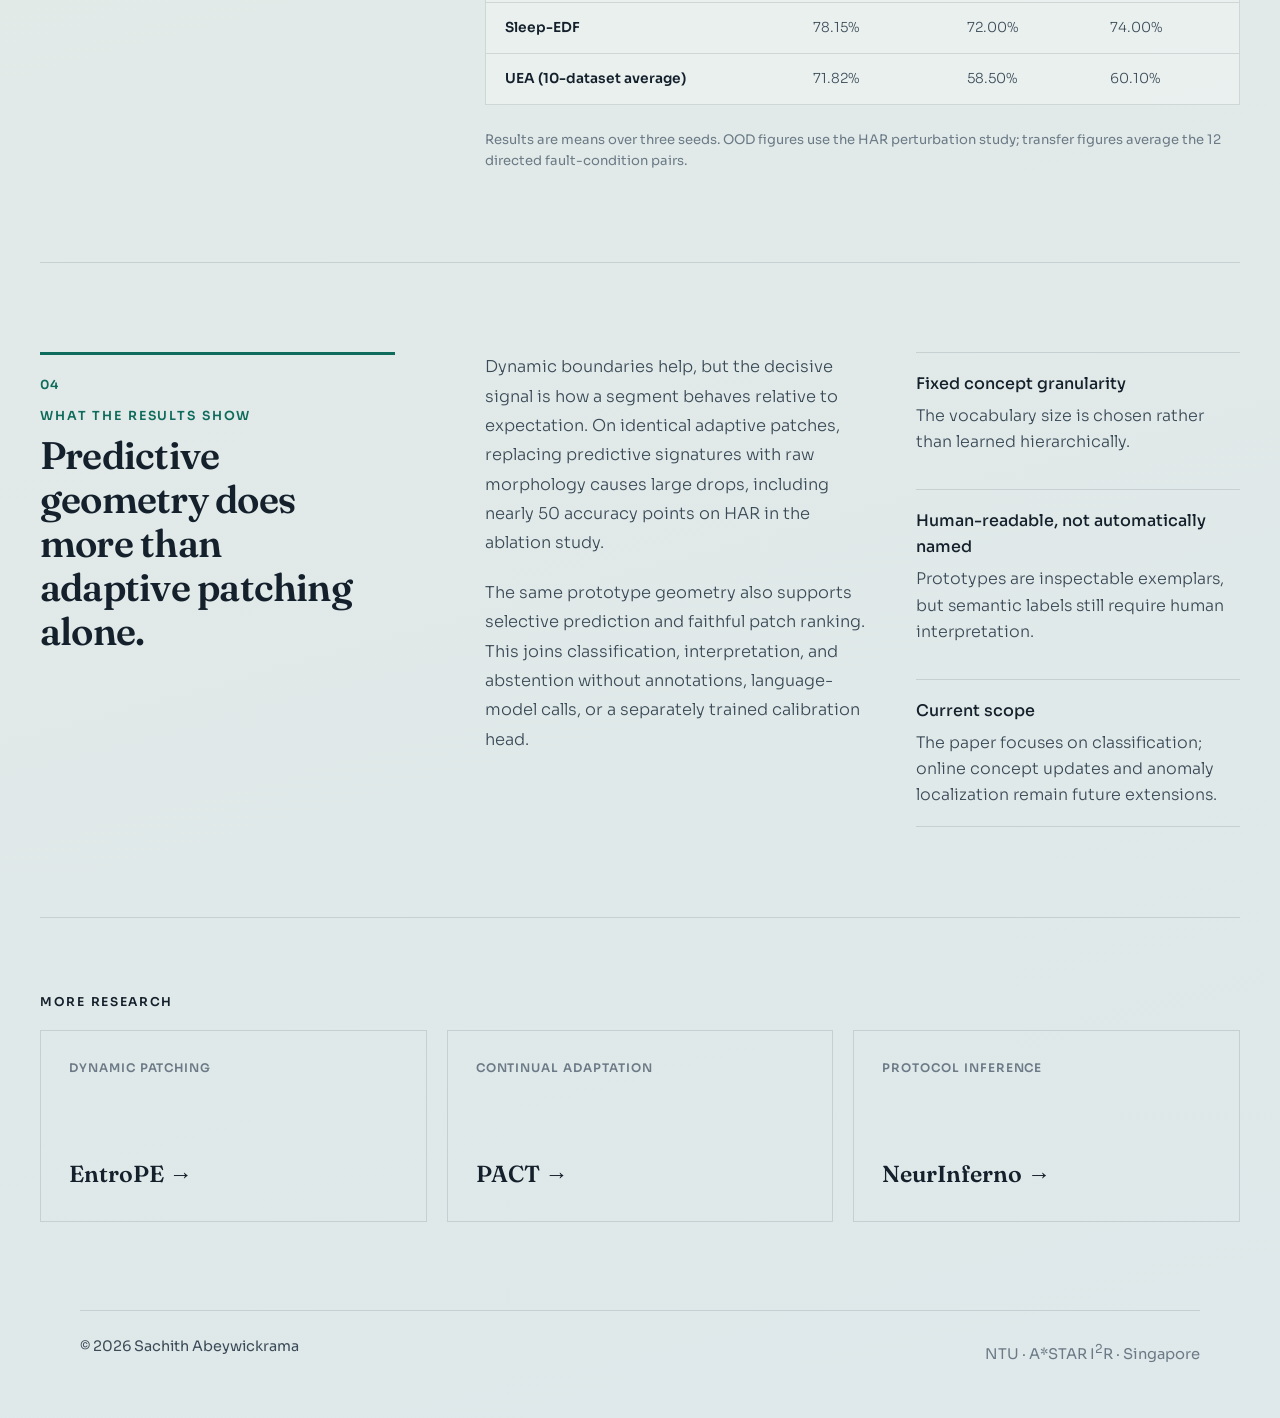
==== commit a864163f: "Update project descriptions and links for NeurIPS 2026 conference" ====
--- a/research/concepttime.html
+++ b/research/concepttime.html
@@ -29,7 +29,7 @@
   <main>
     <section class="project-hero">
       <a class="breadcrumb" href="../index.html#research">Back to selected research</a>
-      <p class="project-kicker">Interpretable time-series · 2026</p>
+      <p class="project-kicker">NeurIPS 2026 main conference · Sydney</p>
       <h1>ConceptTime</h1>
       <p class="project-paper-title">Predictive Surprise as Self-Grounding Concept Bottleneck for Interpretable Time Series</p>
       <p class="project-lead">
--- a/styles.css
+++ b/styles.css
@@ -823,6 +823,8 @@
 }
 
 .result-card {
+  min-width: 0;
+  overflow: hidden;
   padding: clamp(1.4rem, 3vw, 2rem);
   background: rgba(255, 255, 255, 0.32);
   border: 1px solid var(--line);
@@ -995,6 +997,189 @@
   to {
     opacity: 1;
     transform: none;
+  }
+}
+
+@media (min-width: 1000px) {
+  .project-hero,
+  .project-section,
+  .project-navigation {
+    width: min(100% - 5rem, 1240px);
+  }
+
+  .project-hero {
+    position: relative;
+    display: grid;
+    grid-template-columns: minmax(0, 1.45fr) minmax(19rem, 0.72fr);
+    column-gap: clamp(4rem, 7vw, 7rem);
+    align-items: start;
+    min-height: calc(100svh - var(--header-h));
+    padding-top: clamp(3.5rem, 7vw, 6rem);
+    padding-bottom: clamp(4rem, 7vw, 6rem);
+  }
+
+  .project-hero .breadcrumb {
+    grid-column: 1 / -1;
+    margin-bottom: clamp(3.5rem, 6vw, 5.5rem);
+  }
+
+  .project-hero > :not(.breadcrumb):not(.project-metrics) {
+    grid-column: 1;
+  }
+
+  .project-hero h1 {
+    font-size: clamp(5rem, 7.2vw, 7rem);
+    line-height: 0.95;
+  }
+
+  .project-paper-title {
+    max-width: 40rem;
+  }
+
+  .project-lead {
+    max-width: 42rem;
+  }
+
+  .project-metrics {
+    grid-column: 2;
+    grid-row: 2 / span 6;
+    grid-template-columns: 1fr;
+    align-self: stretch;
+    margin-top: 0;
+  }
+
+  .project-metric {
+    display: flex;
+    min-height: 0;
+    padding: clamp(1.5rem, 2.5vw, 2.15rem);
+    flex-direction: column;
+    justify-content: space-between;
+  }
+
+  .project-metric strong {
+    font-size: clamp(2.35rem, 3.4vw, 3.5rem);
+  }
+
+  .project-metric span {
+    max-width: 28ch;
+    margin-top: 1.5rem;
+  }
+
+  .project-section {
+    display: grid;
+    grid-template-columns: minmax(14rem, 0.32fr) minmax(0, 0.68fr);
+    column-gap: clamp(4rem, 7vw, 7rem);
+    row-gap: 2rem;
+    align-items: start;
+    padding-top: clamp(4.5rem, 7vw, 6rem);
+    padding-bottom: clamp(4.5rem, 7vw, 6rem);
+  }
+
+  .project-section-head {
+    position: sticky;
+    top: calc(var(--header-h) + 2rem);
+    grid-column: 1;
+    grid-row: 1;
+    grid-template-columns: 1fr;
+    gap: 0.65rem;
+    margin: 0;
+    padding-top: 1.25rem;
+    border-top: 3px solid var(--project-accent);
+  }
+
+  .project-section-head .section-number {
+    padding: 0;
+  }
+
+  .project-section h2 {
+    max-width: 13ch;
+    font-size: clamp(2rem, 3vw, 2.85rem);
+  }
+
+  .project-section > :not(.project-section-head) {
+    grid-column: 2;
+  }
+
+  .project-two-col {
+    grid-template-columns: minmax(0, 1.08fr) minmax(16rem, 0.92fr);
+    gap: clamp(2.25rem, 4vw, 3.5rem);
+  }
+
+  .project-copy {
+    font-size: 1.02rem;
+    line-height: 1.8;
+  }
+
+  .insight-card {
+    min-height: 100%;
+  }
+
+  .method-grid {
+    grid-template-columns: repeat(2, minmax(0, 1fr));
+    gap: 1.25rem;
+  }
+
+  .method-step {
+    min-height: 15rem;
+    padding: 1.75rem;
+  }
+
+  .method-step::before {
+    margin-bottom: 2rem;
+  }
+
+  .results-grid {
+    grid-template-columns: repeat(2, minmax(0, 1fr));
+    gap: 1.25rem;
+  }
+
+  .result-card {
+    min-height: 15.5rem;
+    display: flex;
+    flex-direction: column;
+  }
+
+  .result-card:nth-child(3) {
+    grid-column: 1 / -1;
+    min-height: 12.5rem;
+  }
+
+  .result-card .result-value {
+    font-size: clamp(2rem, 3vw, 2.8rem);
+  }
+
+  .result-card p:last-child {
+    margin-top: auto;
+    padding-top: 1rem;
+  }
+
+  .results-table-wrap {
+    margin-top: 0;
+  }
+
+  .project-note {
+    margin-top: -0.5rem;
+  }
+
+  .project-navigation {
+    padding-top: 4.5rem;
+    padding-bottom: 5.5rem;
+  }
+
+  .project-nav-grid {
+    gap: 1.25rem;
+  }
+
+  .project-nav-card {
+    display: flex;
+    min-height: 12rem;
+    flex-direction: column;
+    justify-content: space-between;
+    padding: 1.75rem;
+  }
+
+  .project-nav-card strong {
+    margin-top: 2.5rem;
   }
 }
 
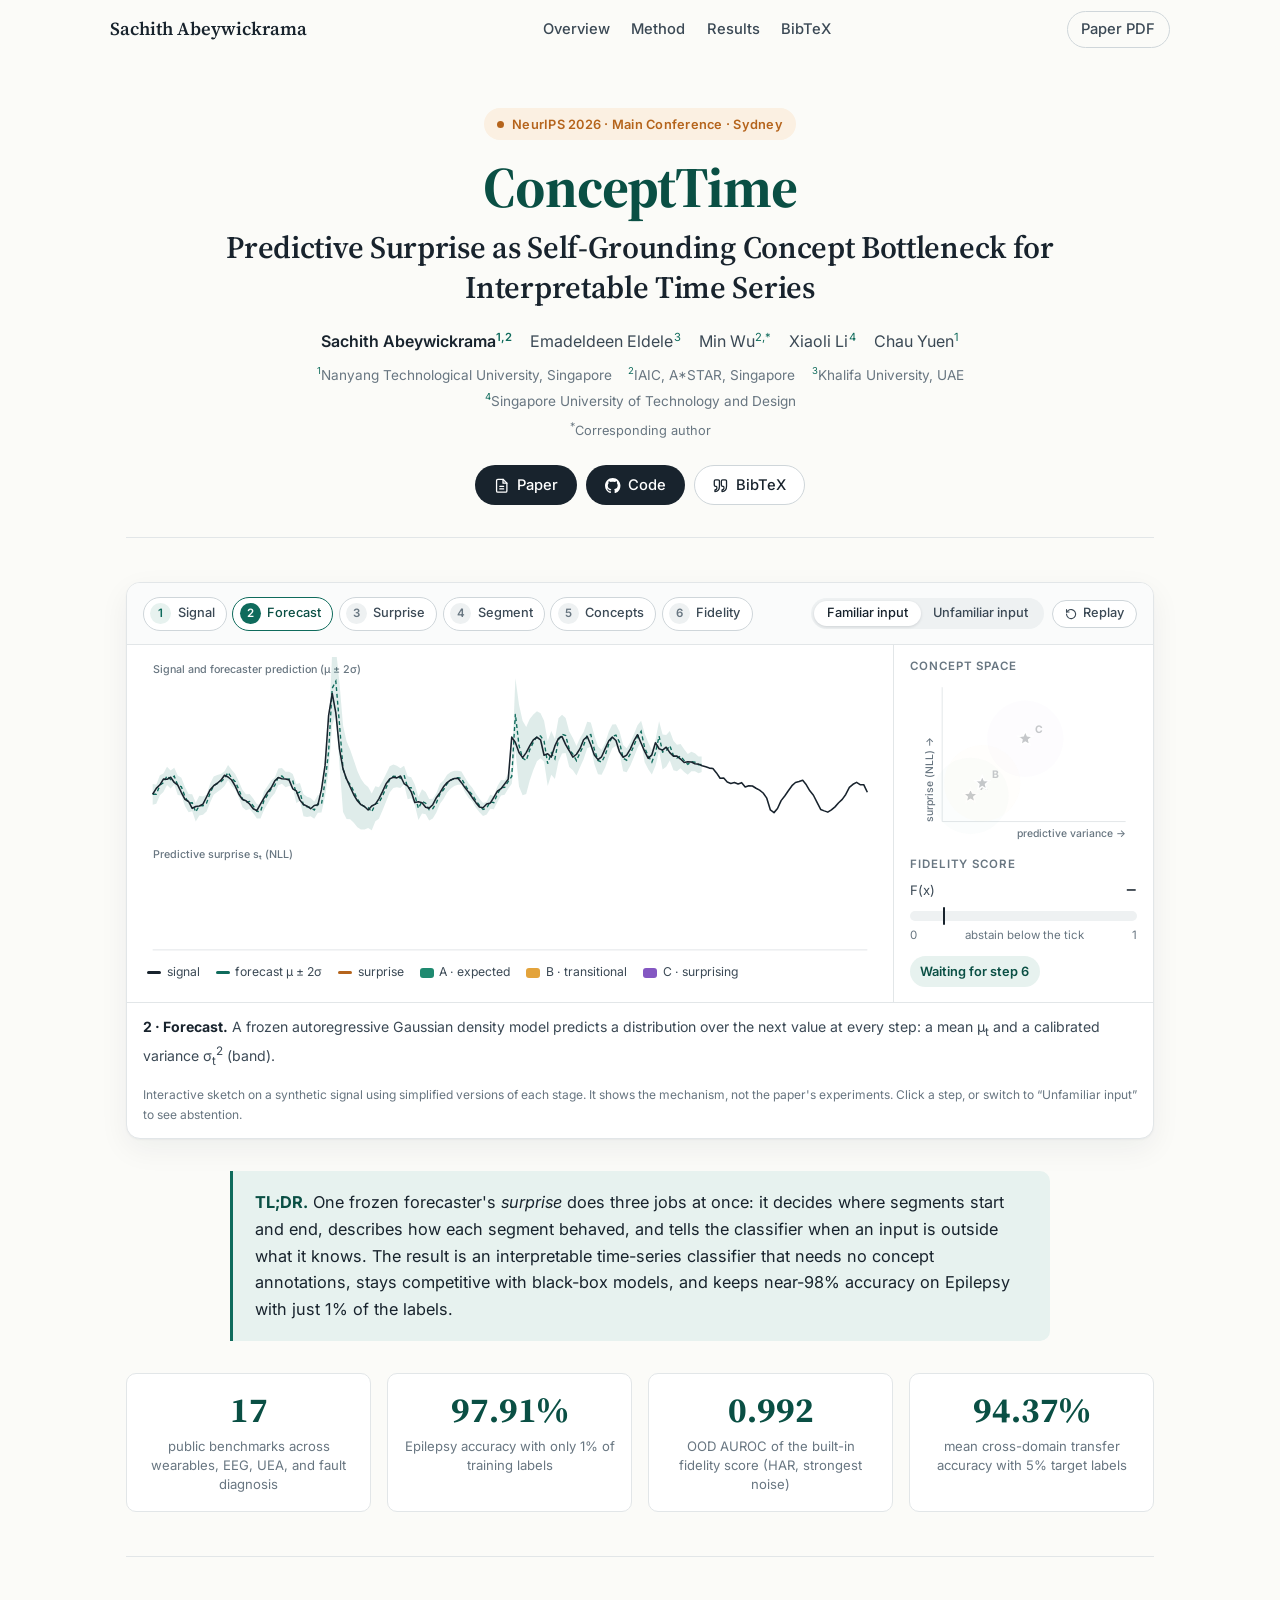
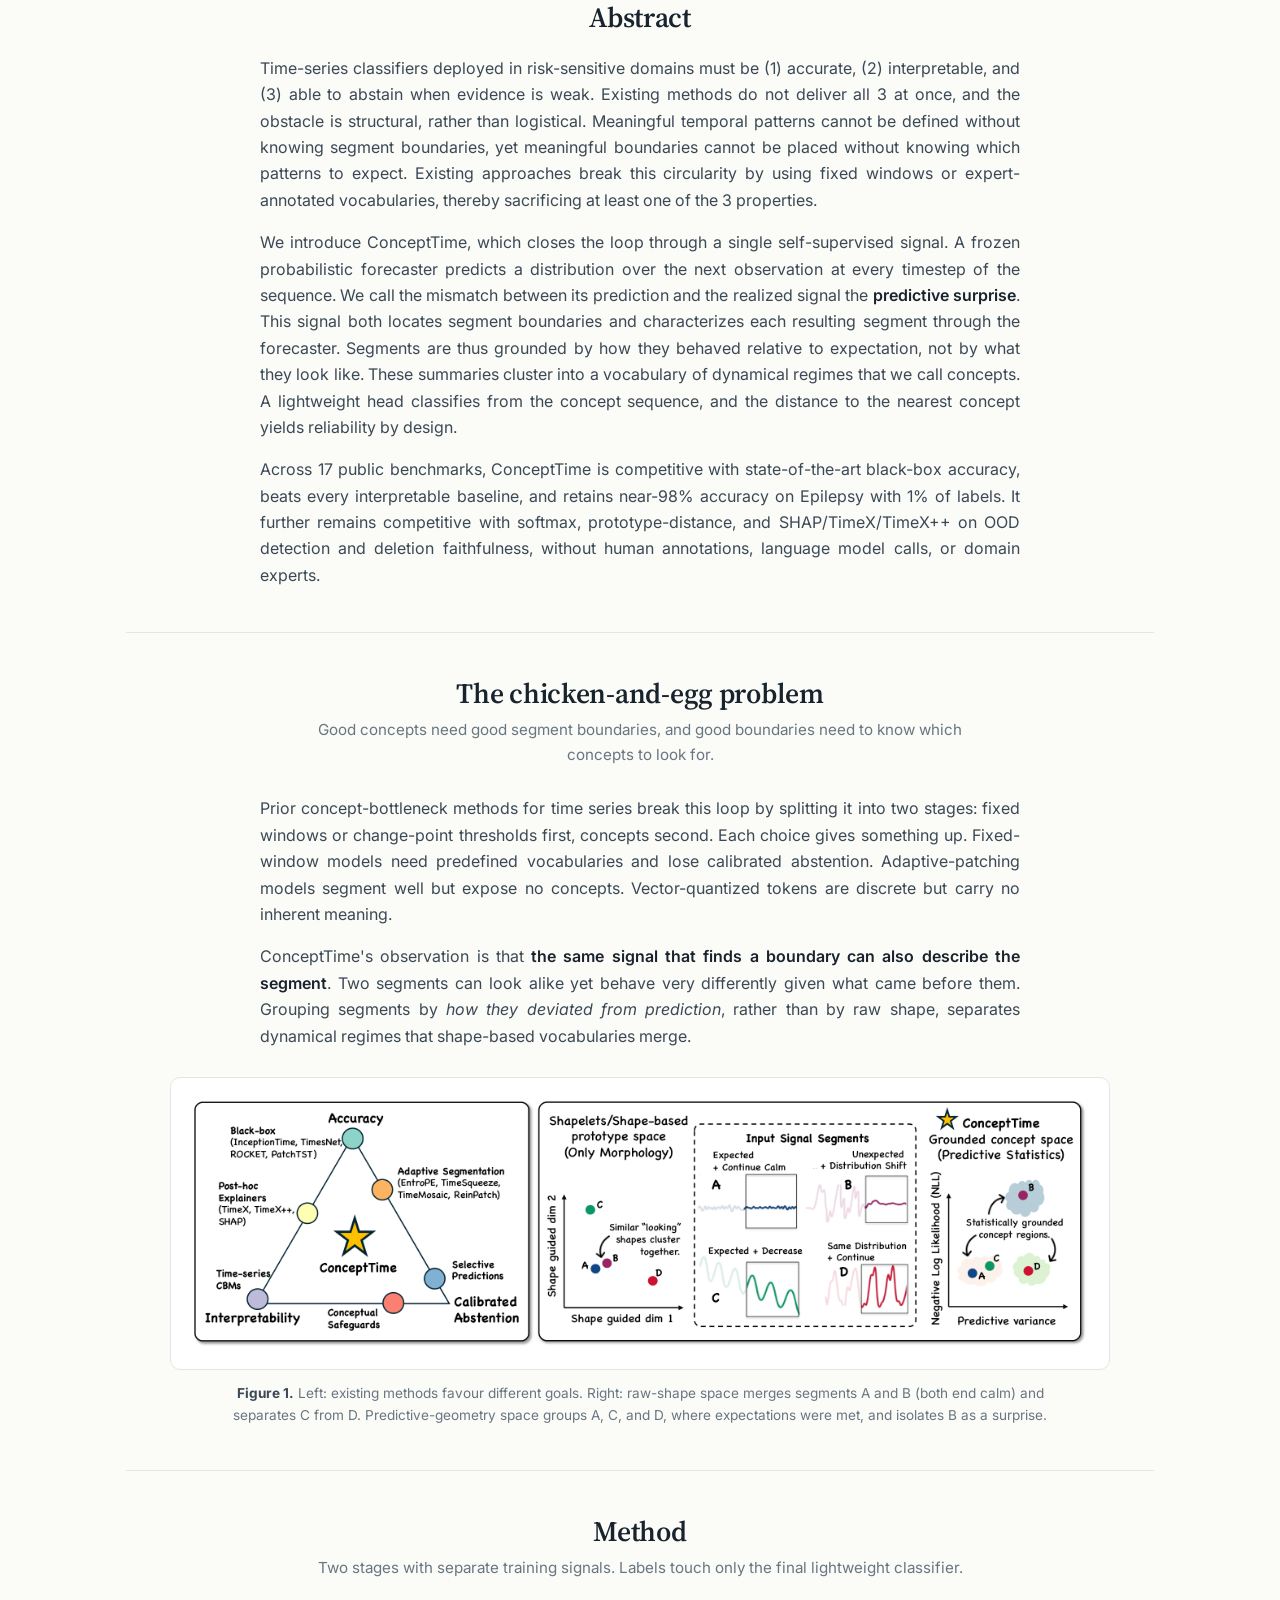
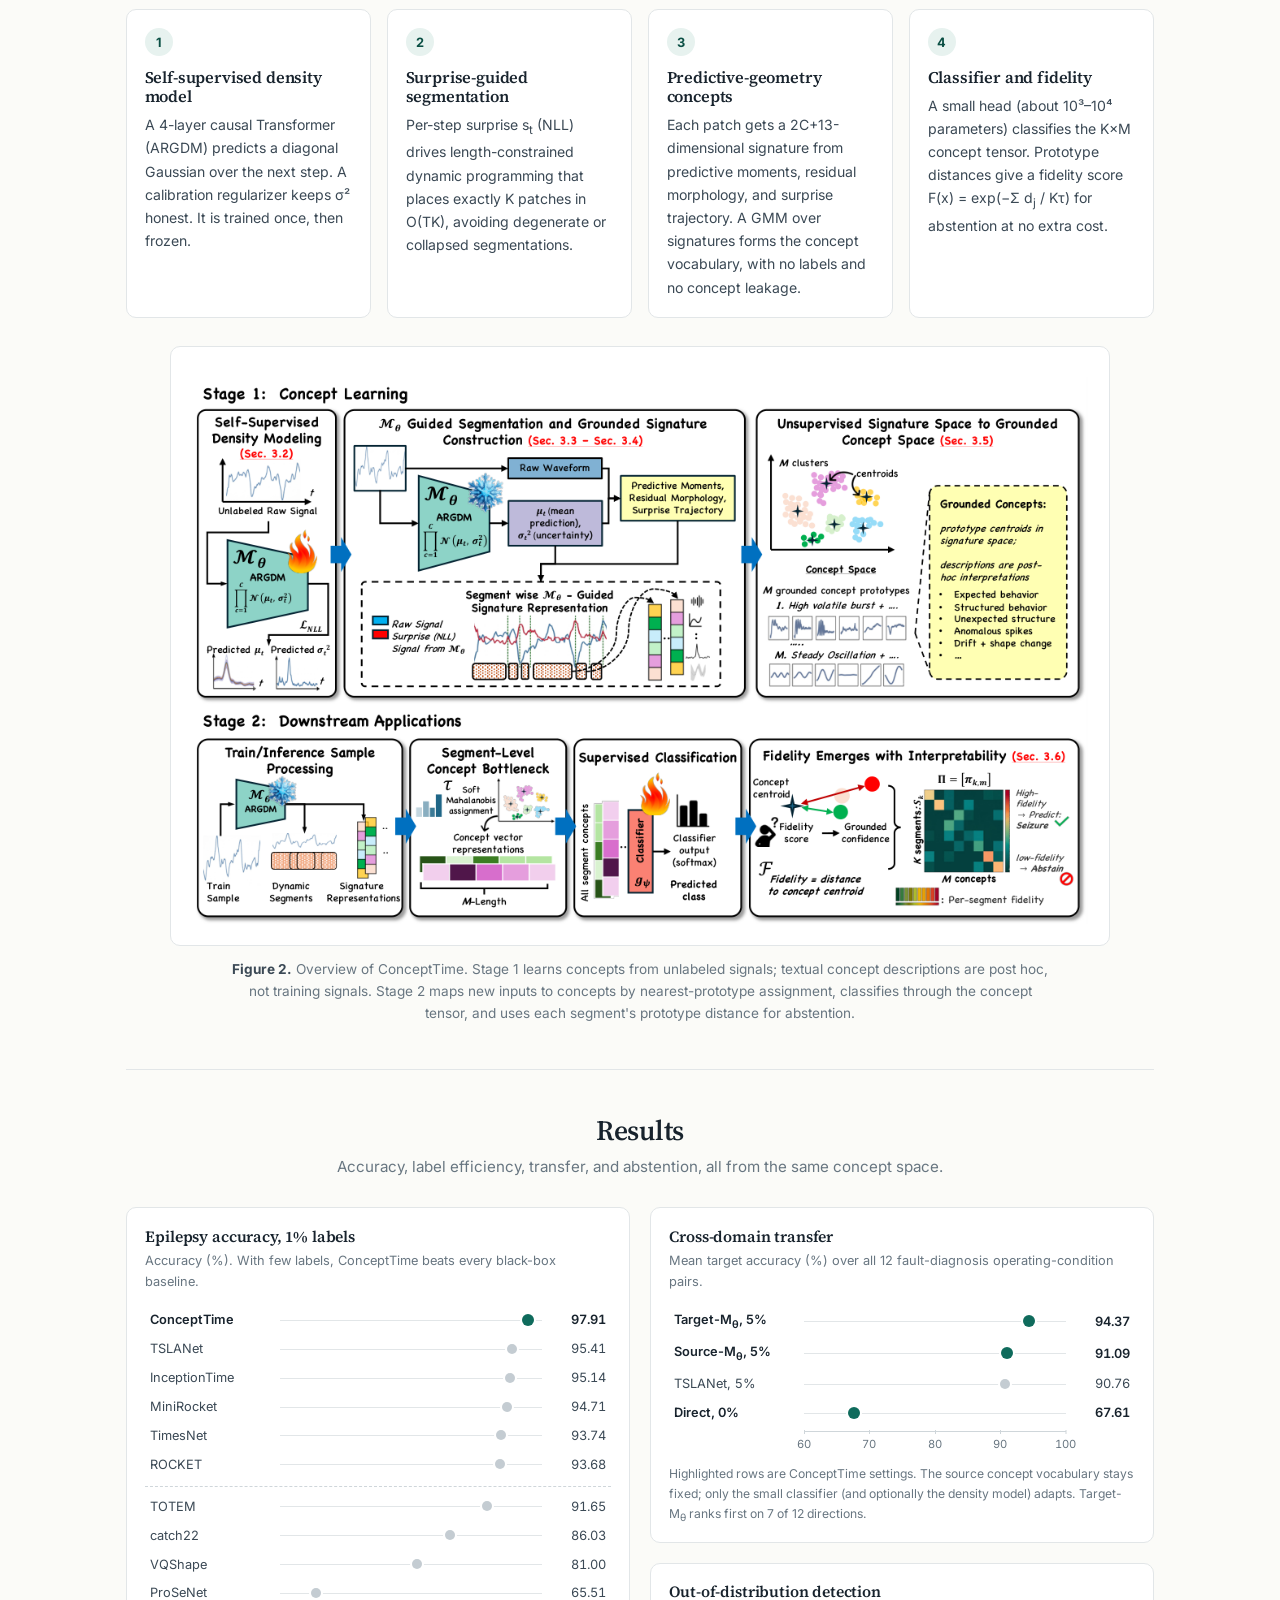
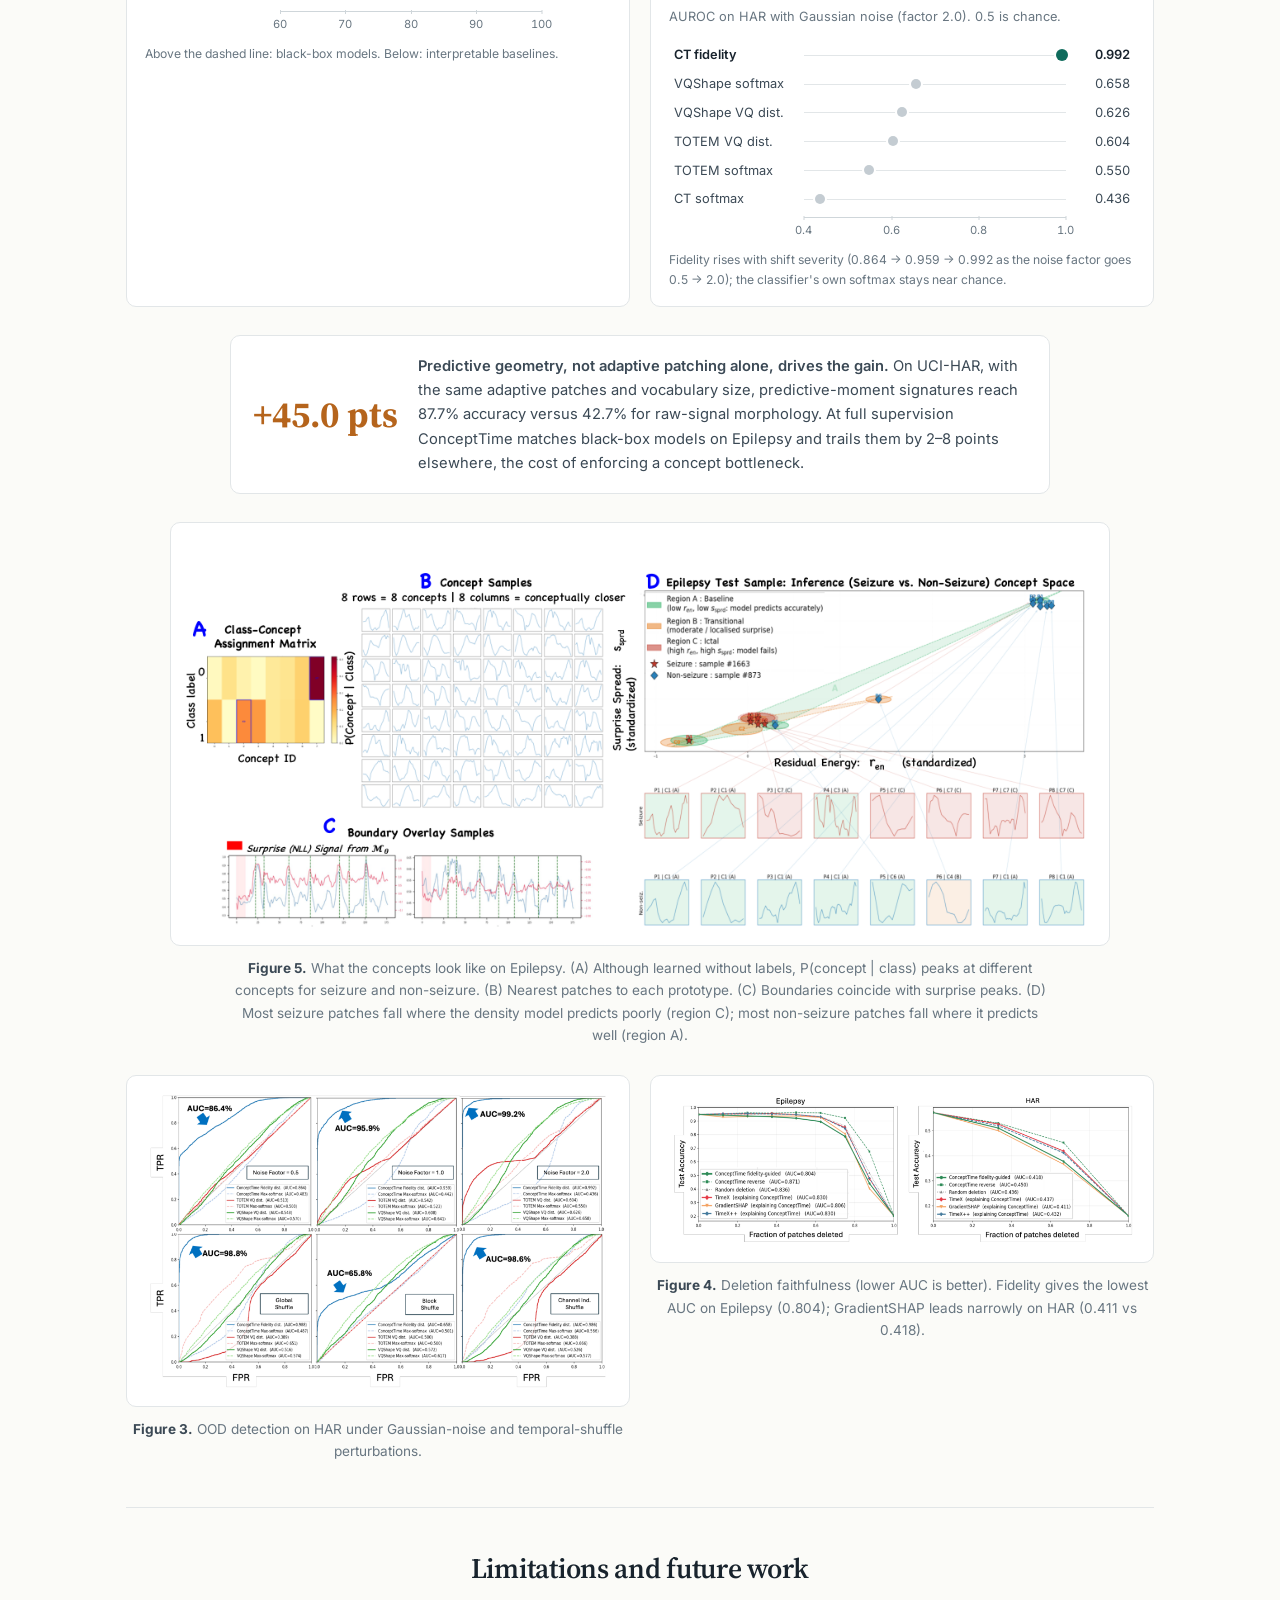
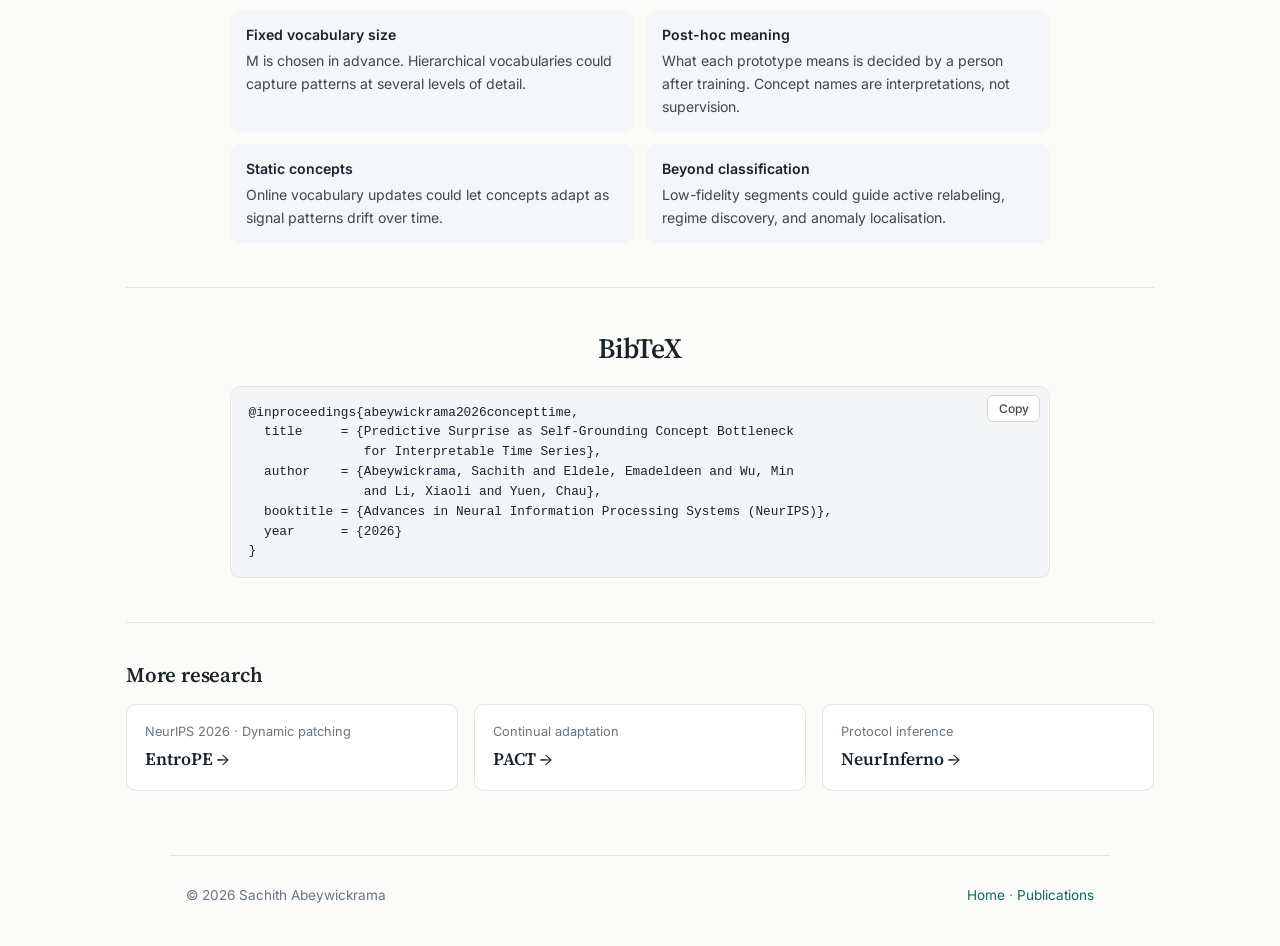
==== commit af673c61: "Refactor code structure for improved readability and maintainability" ====
--- a/research/concepttime.html
+++ b/research/concepttime.html
@@ -3,206 +3,321 @@
 <head>
   <meta charset="UTF-8">
   <meta name="viewport" content="width=device-width, initial-scale=1.0">
-  <title>ConceptTime | Sachith Abeywickrama</title>
-  <meta name="description" content="ConceptTime uses predictive surprise to segment time series, discover inspectable concepts, classify with few labels, and detect unfamiliar inputs.">
+  <title>ConceptTime · NeurIPS 2026</title>
+  <meta name="description" content="ConceptTime (NeurIPS 2026): predictive surprise from one frozen forecaster segments time series, grounds interpretable concepts without annotations, and provides a built-in fidelity score for abstention.">
   <meta name="author" content="Sachith Abeywickrama">
+  <meta property="og:type" content="article">
+  <meta property="og:title" content="ConceptTime: Predictive Surprise as Self-Grounding Concept Bottleneck for Interpretable Time Series">
+  <meta property="og:description" content="NeurIPS 2026. Interpretable time-series classification whose concepts, segment boundaries, and abstention signal all come from a single frozen forecaster.">
+  <meta property="og:image" content="https://sachithx.github.io/assets/research/concepttime/fig2-method.png">
+  <meta property="og:url" content="https://sachithx.github.io/research/concepttime.html">
+  <meta name="twitter:card" content="summary_large_image">
   <link rel="icon" href="../favicon.svg" type="image/svg+xml">
   <link rel="preconnect" href="https://fonts.googleapis.com">
   <link rel="preconnect" href="https://fonts.gstatic.com" crossorigin>
-  <link href="https://fonts.googleapis.com/css2?family=Fraunces:opsz,wght@9..144,500;9..144,600;9..144,700&amp;family=Sora:wght@300;400;500;600&amp;display=swap" rel="stylesheet">
+  <link href="https://fonts.googleapis.com/css2?family=Inter:wght@400;500;600;700&amp;family=Source+Serif+4:opsz,wght@8..60,500;8..60,600;8..60,700&amp;display=swap" rel="stylesheet">
   <link rel="stylesheet" href="../styles.css">
+  <script>document.documentElement.classList.add("js");</script>
 </head>
-<body class="project-page project-concepttime">
-  <div class="noise" aria-hidden="true"></div>
-
+<body>
   <header class="site-header">
-    <a class="logo" href="../index.html">Sachith</a>
-    <nav class="nav" aria-label="Primary">
-      <a href="../index.html#research">Research</a>
-      <a href="#motivation">Motivation</a>
+    <a class="logo" href="../index.html">Sachith Abeywickrama</a>
+    <nav class="nav" aria-label="Page sections">
+      <a href="#overview">Overview</a>
       <a href="#method">Method</a>
       <a href="#results">Results</a>
+      <a href="#bibtex">BibTeX</a>
     </nav>
-    <a class="nav-cta" href="../papers/ConceptTime.pdf">Paper</a>
+    <a class="nav-cta" href="../papers/ConceptTime.pdf">Paper PDF</a>
   </header>
 
-  <main>
-    <section class="project-hero">
-      <a class="breadcrumb" href="../index.html#research">Back to selected research</a>
-      <p class="project-kicker">NeurIPS 2026 main conference · Sydney</p>
-      <h1>ConceptTime</h1>
-      <p class="project-paper-title">Predictive Surprise as Self-Grounding Concept Bottleneck for Interpretable Time Series</p>
-      <p class="project-lead">
-        A time-series classifier that discovers its own temporal concepts, explains decisions through them,
-        and knows when an input falls outside what those concepts can describe.
+  <main class="paper">
+    <section class="paper-hero">
+      <span class="venue-badge">NeurIPS 2026 · Main Conference · Sydney</span>
+      <p class="paper-short">ConceptTime</p>
+      <h1 class="paper-title">Predictive Surprise as Self-Grounding Concept Bottleneck for Interpretable Time Series</h1>
+      <ul class="authors">
+        <li class="me">Sachith Abeywickrama<sup>1,2</sup></li>
+        <li>Emadeldeen Eldele<sup>3</sup></li>
+        <li>Min Wu<sup>2,*</sup></li>
+        <li>Xiaoli Li<sup>4</sup></li>
+        <li>Chau Yuen<sup>1</sup></li>
+      </ul>
+      <ul class="affils">
+        <li><sup>1</sup>Nanyang Technological University, Singapore</li>
+        <li><sup>2</sup>IAIC, A*STAR, Singapore</li>
+        <li><sup>3</sup>Khalifa University, UAE</li>
+        <li><sup>4</sup>Singapore University of Technology and Design</li>
+      </ul>
+      <p class="paper-note"><sup>*</sup>Corresponding author</p>
+      <div class="paper-links">
+        <a class="btn btn-dark" href="../papers/ConceptTime.pdf">
+          <svg viewBox="0 0 24 24" fill="none" stroke="currentColor" stroke-width="2" stroke-linecap="round" stroke-linejoin="round" aria-hidden="true"><path d="M14 2H6a2 2 0 0 0-2 2v16a2 2 0 0 0 2 2h12a2 2 0 0 0 2-2V8z"/><path d="M14 2v6h6M9 13h6M9 17h6"/></svg>
+          Paper
+        </a>
+        <a class="btn btn-dark" href="https://github.com/Sachithx/ConceptTime" target="_blank" rel="noopener noreferrer">
+          <svg viewBox="0 0 16 16" fill="currentColor" aria-hidden="true"><path d="M8 0C3.58 0 0 3.58 0 8c0 3.54 2.29 6.53 5.47 7.59.4.07.55-.17.55-.38 0-.19-.01-.82-.01-1.49-2.01.37-2.53-.49-2.69-.94-.09-.23-.48-.94-.82-1.13-.28-.15-.68-.52-.01-.53.63-.01 1.08.58 1.23.82.72 1.21 1.87.87 2.33.66.07-.52.28-.87.51-1.07-1.78-.2-3.64-.89-3.64-3.95 0-.87.31-1.59.82-2.15-.08-.2-.36-1.02.08-2.12 0 0 .67-.21 2.2.82.64-.18 1.32-.27 2-.27.68 0 1.36.09 2 .27 1.53-1.04 2.2-.82 2.2-.82.44 1.1.16 1.92.08 2.12.51.56.82 1.27.82 2.15 0 3.07-1.87 3.75-3.65 3.95.29.25.54.73.54 1.48 0 1.07-.01 1.93-.01 2.2 0 .21.15.46.55.38A8.013 8.013 0 0 0 16 8c0-4.42-3.58-8-8-8z"/></svg>
+          Code
+        </a>
+        <a class="btn btn-ghost" href="#bibtex">
+          <svg viewBox="0 0 24 24" fill="none" stroke="currentColor" stroke-width="2" stroke-linecap="round" stroke-linejoin="round" aria-hidden="true"><path d="M3 21c3 0 7-1 7-8V5c0-1.25-.76-2.02-2-2H4c-1.25 0-2 .75-2 1.97V11c0 1.25.75 2 2 2h1c1 0 1 1 1 2v1c0 1-1 2-2 2s-1 .01-1 1.03V21zM14 21c3 0 7-1 7-8V5c0-1.25-.76-2.02-2-2h-4c-1.25 0-2 .75-2 1.97V11c0 1.25.75 2 2 2h1c1 0 1 1 1 2v1c0 1-1 2-2 2s-1 .01-1 1.03V21z"/></svg>
+          BibTeX
+        </a>
+      </div>
+    </section>
+
+    <!-- Interactive overview -->
+    <section class="paper-section" id="overview">
+      <div class="demo" id="ct-demo">
+        <div class="demo-bar">
+          <div class="demo-steps" aria-label="Pipeline steps">
+            <button class="demo-step" type="button" data-step="1"><span>1</span>Signal</button>
+            <button class="demo-step" type="button" data-step="2"><span>2</span>Forecast</button>
+            <button class="demo-step" type="button" data-step="3"><span>3</span>Surprise</button>
+            <button class="demo-step" type="button" data-step="4"><span>4</span>Segment</button>
+            <button class="demo-step" type="button" data-step="5"><span>5</span>Concepts</button>
+            <button class="demo-step" type="button" data-step="6"><span>6</span>Fidelity</button>
+          </div>
+          <div class="demo-controls">
+            <div class="seg" role="group" aria-label="Input type">
+              <button type="button" data-input="clean" aria-pressed="true">Familiar input</button>
+              <button type="button" data-input="ood" aria-pressed="false">Unfamiliar input</button>
+            </div>
+            <button class="icon-btn" type="button" data-replay>
+              <svg viewBox="0 0 24 24" fill="none" stroke="currentColor" stroke-width="2.2" stroke-linecap="round" stroke-linejoin="round" aria-hidden="true"><path d="M3 12a9 9 0 1 0 3-6.7L3 8"/><path d="M3 3v5h5"/></svg>
+              Replay
+            </button>
+          </div>
+        </div>
+        <div class="demo-body">
+          <div class="demo-main">
+            <svg id="ct-main" viewBox="0 0 760 312" role="img" aria-label="Animated illustration: a time series, the forecaster's predictive band, the predictive surprise signal, surprise-guided segment boundaries, and concept labels per segment."></svg>
+            <div class="demo-legend" aria-hidden="true">
+              <span><i style="background:#18232d"></i>signal</span>
+              <span><i style="background:#0f6b5c"></i>forecast μ ± 2σ</span>
+              <span><i style="background:#b5641c"></i>surprise</span>
+              <span><i class="box" style="background:#1f8a70"></i>A · expected</span>
+              <span><i class="box" style="background:#e3a33b"></i>B · transitional</span>
+              <span><i class="box" style="background:#8457c2"></i>C · surprising</span>
+            </div>
+          </div>
+          <aside class="demo-side">
+            <div>
+              <h4>Concept space</h4>
+              <svg id="ct-space" viewBox="0 0 240 180" role="img" aria-label="Segment signatures plotted against concept prototypes (stars)."></svg>
+            </div>
+            <div>
+              <h4>Fidelity score</h4>
+              <div class="meter-row"><span>F(x)</span><strong id="ct-F">–</strong></div>
+              <div class="meter"><div id="ct-meter"></div><span class="meter-thresh" id="ct-thresh" title="Abstention threshold"></span></div>
+              <div class="meter-legend"><span>0</span><span>abstain below the tick</span><span>1</span></div>
+              <p style="margin-top:.7rem"><span class="verdict" id="ct-verdict">Waiting for step 6</span></p>
+            </div>
+          </aside>
+        </div>
+        <p class="demo-caption" id="ct-caption" aria-live="polite"></p>
+        <p class="demo-foot">Interactive sketch on a synthetic signal using simplified versions of each stage. It shows the mechanism, not the paper's experiments. Click a step, or switch to “Unfamiliar input” to see abstention.</p>
+      </div>
+
+      <p class="tldr reveal" style="margin-top:2rem">
+        <b>TL;DR.</b> One frozen forecaster's <em>surprise</em> does three jobs at once: it decides where segments start and end,
+        describes how each segment behaved, and tells the classifier when an input is outside what it knows.
+        The result is an interpretable time-series classifier that needs no concept annotations, stays competitive with black-box models,
+        and keeps near-98% accuracy on Epilepsy with just 1% of the labels.
       </p>
-      <p class="project-byline">Sachith Abeywickrama, Emadeldeen Eldele, Min Wu, Xiaoli Li, and Chau Yuen</p>
-      <div class="project-actions">
-        <a class="btn btn-primary" href="../papers/ConceptTime.pdf">Read the paper</a>
-        <a class="btn btn-ghost" href="https://github.com/Sachithx/ConceptTime-1.0" target="_blank" rel="noopener noreferrer">View code</a>
-      </div>
-
-      <div class="project-metrics" aria-label="ConceptTime headline results">
-        <div class="project-metric">
-          <strong>17</strong>
-          <span>benchmarks spanning wearable sensing, biomedicine, UEA datasets, and fault diagnosis</span>
-        </div>
-        <div class="project-metric">
-          <strong>97.91%</strong>
-          <span>Epilepsy accuracy with only 1% of the training labels</span>
-        </div>
-        <div class="project-metric">
-          <strong>0.992</strong>
-          <span>OOD AUROC on the strongest evaluated Gaussian-noise shift</span>
-        </div>
-      </div>
-    </section>
-
-    <section class="project-section" id="motivation">
-      <div class="project-section-head">
-        <span class="section-number">01</span>
-        <div>
-          <p class="project-kicker">Motivation</p>
-          <h2>Interpretability starts before the classifier.</h2>
-        </div>
-      </div>
-      <div class="project-two-col">
-        <div class="project-copy">
-          <p>
-            In healthcare, wearable sensing, and industrial monitoring, a useful model must be accurate,
-            show which temporal patterns drove its decision, and defer when its evidence is unfamiliar.
-            Existing time-series concept bottlenecks usually depend on fixed windows or expert-defined concepts.
-          </p>
-          <p>
-            The underlying problem is circular: <strong>meaningful concepts require meaningful segment boundaries,
-            but meaningful boundaries depend on knowing what patterns to look for.</strong> Fixed windows can split
-            a natural event, while raw-shape prototypes can treat two visually similar segments as equivalent even
-            when their preceding context makes them behave very differently.
-          </p>
-        </div>
-        <aside class="insight-card">
-          <p class="insight-label">Core idea</p>
-          <h3>Use prediction failure as the common language.</h3>
-          <p>
-            A frozen forecaster's surprise tells ConceptTime where a regime changes, how the resulting segment
-            differs from expectation, and whether that segment belongs to any concept the model has learned.
-          </p>
-        </aside>
-      </div>
-    </section>
-
-    <section class="project-section" id="method">
-      <div class="project-section-head">
-        <span class="section-number">02</span>
-        <div>
-          <p class="project-kicker">Method</p>
-          <h2>One self-supervised signal, four connected stages.</h2>
-        </div>
-      </div>
-      <div class="method-grid">
-        <article class="method-step">
-          <h3>Predict what comes next</h3>
-          <p>A causal Gaussian transformer estimates the next value and its uncertainty at every time step. It is trained without labels, calibrated, and then frozen.</p>
+
+      <div class="stats" aria-label="Headline results">
+        <div class="stat"><div class="stat-value" data-count="17">17</div><p class="stat-label">public benchmarks across wearables, EEG, UEA, and fault diagnosis</p></div>
+        <div class="stat"><div class="stat-value" data-count="97.91" data-decimals="2" data-suffix="%">97.91%</div><p class="stat-label">Epilepsy accuracy with only 1% of training labels</p></div>
+        <div class="stat"><div class="stat-value" data-count="0.992" data-decimals="3">0.992</div><p class="stat-label">OOD AUROC of the built-in fidelity score (HAR, strongest noise)</p></div>
+        <div class="stat"><div class="stat-value" data-count="94.37" data-decimals="2" data-suffix="%">94.37%</div><p class="stat-label">mean cross-domain transfer accuracy with 5% target labels</p></div>
+      </div>
+    </section>
+
+    <section class="paper-section" id="abstract">
+      <h2>Abstract</h2>
+      <div class="prose reveal" style="margin-top:1.25rem">
+        <p>
+          Time-series classifiers deployed in risk-sensitive domains must be (1) accurate, (2) interpretable, and (3) able to abstain
+          when evidence is weak. Existing methods do not deliver all 3 at once, and the obstacle is structural, rather than logistical.
+          Meaningful temporal patterns cannot be defined without knowing segment boundaries, yet meaningful boundaries cannot be placed
+          without knowing which patterns to expect. Existing approaches break this circularity by using fixed windows or expert-annotated
+          vocabularies, thereby sacrificing at least one of the 3 properties.
+        </p>
+        <p>
+          We introduce ConceptTime, which closes the loop through a single self-supervised signal. A frozen probabilistic forecaster
+          predicts a distribution over the next observation at every timestep of the sequence. We call the mismatch between its prediction
+          and the realized signal the <strong>predictive surprise</strong>. This signal both locates segment boundaries and characterizes
+          each resulting segment through the forecaster. Segments are thus grounded by how they behaved relative to expectation, not by what
+          they look like. These summaries cluster into a vocabulary of dynamical regimes that we call concepts. A lightweight head classifies
+          from the concept sequence, and the distance to the nearest concept yields reliability by design.
+        </p>
+        <p>
+          Across 17 public benchmarks, ConceptTime is competitive with state-of-the-art black-box accuracy, beats every interpretable
+          baseline, and retains near-98% accuracy on Epilepsy with 1% of labels. It further remains competitive with softmax,
+          prototype-distance, and SHAP/TimeX/TimeX++ on OOD detection and deletion faithfulness, without human annotations, language
+          model calls, or domain experts.
+        </p>
+      </div>
+    </section>
+
+    <section class="paper-section" id="problem">
+      <h2>The chicken-and-egg problem</h2>
+      <p class="section-sub">Good concepts need good segment boundaries, and good boundaries need to know which concepts to look for.</p>
+      <div class="prose reveal">
+        <p>
+          Prior concept-bottleneck methods for time series break this loop by splitting it into two stages: fixed windows or
+          change-point thresholds first, concepts second. Each choice gives something up. Fixed-window models need predefined
+          vocabularies and lose calibrated abstention. Adaptive-patching models segment well but expose no concepts. Vector-quantized
+          tokens are discrete but carry no inherent meaning.
+        </p>
+        <p>
+          ConceptTime's observation is that <strong>the same signal that finds a boundary can also describe the segment</strong>.
+          Two segments can look alike yet behave very differently given what came before them. Grouping segments by
+          <em>how they deviated from prediction</em>, rather than by raw shape, separates dynamical regimes that shape-based
+          vocabularies merge.
+        </p>
+      </div>
+      <figure class="fig reveal">
+        <a href="../assets/research/concepttime/fig1-overview.png" target="_blank" rel="noopener"><img src="../assets/research/concepttime/fig1-overview.png" alt="Left: a triangle of accuracy, interpretability, and calibrated abstention, with ConceptTime at the centre. Right: four segments A to D shown in a shape-based space and in a predictive-geometry space spanned by predictive variance and NLL." width="1124" height="329" loading="lazy"></a>
+        <figcaption><b>Figure 1.</b> Left: existing methods favour different goals. Right: raw-shape space merges segments A and B (both end calm) and separates C from D. Predictive-geometry space groups A, C, and D, where expectations were met, and isolates B as a surprise.</figcaption>
+      </figure>
+    </section>
+
+    <section class="paper-section" id="method">
+      <h2>Method</h2>
+      <p class="section-sub">Two stages with separate training signals. Labels touch only the final lightweight classifier.</p>
+      <div class="module-grid four">
+        <article class="module reveal">
+          <span class="module-num">1</span>
+          <h3>Self-supervised density model</h3>
+          <p>A 4-layer causal Transformer (ARGDM) predicts a diagonal Gaussian over the next step. A calibration regularizer keeps σ² honest. It is trained once, then frozen.</p>
         </article>
-        <article class="method-step">
-          <h3>Cut at surprise</h3>
-          <p>Negative log-likelihood measures predictive surprise. A length-constrained dynamic program places a fixed number of boundaries where surprise is most informative.</p>
+        <article class="module reveal">
+          <span class="module-num">2</span>
+          <h3>Surprise-guided segmentation</h3>
+          <p>Per-step surprise s<sub>t</sub> (NLL) drives length-constrained dynamic programming that places exactly K patches in O(TK), avoiding degenerate or collapsed segmentations.</p>
         </article>
-        <article class="method-step">
-          <h3>Ground concepts</h3>
-          <p>Each segment becomes a signature of predicted moments, standardized residual shape, and its surprise trajectory. A Gaussian mixture turns these signatures into inspectable prototypes.</p>
+        <article class="module reveal">
+          <span class="module-num">3</span>
+          <h3>Predictive-geometry concepts</h3>
+          <p>Each patch gets a 2C+13-dimensional signature from predictive moments, residual morphology, and surprise trajectory. A GMM over signatures forms the concept vocabulary, with no labels and no concept leakage.</p>
         </article>
-        <article class="method-step">
-          <h3>Classify and abstain</h3>
-          <p>A small transformer classifies the concept sequence. Distance to the nearest prototypes becomes a built-in fidelity score, with no extra uncertainty head.</p>
+        <article class="module reveal">
+          <span class="module-num">4</span>
+          <h3>Classifier and fidelity</h3>
+          <p>A small head (about 10³–10⁴ parameters) classifies the K×M concept tensor. Prototype distances give a fidelity score F(x) = exp(−Σ d<sub>j</sub> / Kτ) for abstention at no extra cost.</p>
         </article>
       </div>
-      <p class="method-caption">
-        The path from signal to concept activation is deterministic after self-supervised fitting. Only the lightweight classifier sees task labels, reducing the opportunity for hidden label information to leak into the concepts.
-      </p>
-    </section>
-
-    <section class="project-section" id="results">
-      <div class="project-section-head">
-        <span class="section-number">03</span>
-        <div>
-          <p class="project-kicker">Performance</p>
-          <h2>Competitive accuracy, especially when labels are scarce.</h2>
-        </div>
-      </div>
-
-      <div class="results-grid">
-        <article class="result-card">
-          <p class="result-value">97.91%</p>
-          <h3>Few-shot classification</h3>
-          <p>On Epilepsy with 1% labels, ConceptTime exceeds every evaluated black-box and interpretable baseline; the best black-box comparison reaches 95.41%.</p>
-        </article>
-        <article class="result-card">
-          <p class="result-value">0.864→0.992</p>
-          <h3>Unfamiliar-input detection</h3>
-          <p>Fidelity AUROC rises smoothly as Gaussian noise severity increases from 0.5 to 2.0, while the comparison scores remain near chance.</p>
-        </article>
-        <article class="result-card">
-          <p class="result-value">86.99%</p>
+      <figure class="fig reveal">
+        <a href="../assets/research/concepttime/fig2-method.png" target="_blank" rel="noopener"><img src="../assets/research/concepttime/fig2-method.png" alt="Overview diagram of ConceptTime. Stage 1, concept learning: self-supervised density modelling, surprise-guided segmentation and signature construction, and clustering into grounded concept prototypes. Stage 2, downstream: segment-level concept bottleneck, supervised classification, and fidelity-based abstention." width="1124" height="707" loading="lazy"></a>
+        <figcaption><b>Figure 2.</b> Overview of ConceptTime. Stage 1 learns concepts from unlabeled signals; textual concept descriptions are post hoc, not training signals. Stage 2 maps new inputs to concepts by nearest-prototype assignment, classifies through the concept tensor, and uses each segment's prototype distance for abstention.</figcaption>
+      </figure>
+    </section>
+
+    <section class="paper-section" id="results">
+      <h2>Results</h2>
+      <p class="section-sub">Accuracy, label efficiency, transfer, and abstention, all from the same concept space.</p>
+
+      <div class="chart-grid three">
+        <div class="chart chart-tall" role="figure" aria-label="Epilepsy accuracy with 1 percent labels">
+          <h3>Epilepsy accuracy, 1% labels</h3>
+          <p class="chart-sub">Accuracy (%). With few labels, ConceptTime beats every black-box baseline.</p>
+          <ul class="dots">
+            <li class="ours" title="ConceptTime: 97.91%"><span class="name">ConceptTime</span><span class="track"><span class="dot" style="--x:94.78%"></span></span><span class="val">97.91</span></li>
+            <li title="TSLANet: 95.41%"><span class="name">TSLANet</span><span class="track"><span class="dot" style="--x:88.53%"></span></span><span class="val">95.41</span></li>
+            <li title="InceptionTime: 95.14%"><span class="name">InceptionTime</span><span class="track"><span class="dot" style="--x:87.85%"></span></span><span class="val">95.14</span></li>
+            <li title="MiniRocket: 94.71%"><span class="name">MiniRocket</span><span class="track"><span class="dot" style="--x:86.78%"></span></span><span class="val">94.71</span></li>
+            <li title="TimesNet: 93.74%"><span class="name">TimesNet</span><span class="track"><span class="dot" style="--x:84.35%"></span></span><span class="val">93.74</span></li>
+            <li title="ROCKET: 93.68%"><span class="name">ROCKET</span><span class="track"><span class="dot" style="--x:84.20%"></span></span><span class="val">93.68</span></li>
+            <li class="group-sep" title="TOTEM (interpretable): 91.65%"><span class="name">TOTEM</span><span class="track"><span class="dot" style="--x:79.13%"></span></span><span class="val">91.65</span></li>
+            <li title="catch22 (interpretable): 86.03%"><span class="name">catch22</span><span class="track"><span class="dot" style="--x:65.08%"></span></span><span class="val">86.03</span></li>
+            <li title="VQShape (interpretable): 81.00%"><span class="name">VQShape</span><span class="track"><span class="dot" style="--x:52.50%"></span></span><span class="val">81.00</span></li>
+            <li title="ProSeNet (interpretable): 65.51%"><span class="name">ProSeNet</span><span class="track"><span class="dot" style="--x:13.78%"></span></span><span class="val">65.51</span></li>
+          </ul>
+          <div class="axis" aria-hidden="true"><span></span><span class="ticks"><span style="--x:0%">60</span><span style="--x:25%">70</span><span style="--x:50%">80</span><span style="--x:75%">90</span><span style="--x:100%">100</span></span><span></span></div>
+          <p class="chart-note">Above the dashed line: black-box models. Below: interpretable baselines.</p>
+        </div>
+
+        <div class="chart" role="figure" aria-label="Cross-domain transfer accuracy">
           <h3>Cross-domain transfer</h3>
-          <p>Average fault-diagnosis transfer accuracy with 5% target labels when the density model is adapted but the source concept vocabulary stays fixed.</p>
-        </article>
-      </div>
-
-      <div class="results-table-wrap">
-        <table class="results-table">
-          <caption>ConceptTime-Dynamic classification accuracy from the paper. UEA is the average across 10 datasets.</caption>
-          <thead>
-            <tr>
-              <th scope="col">Benchmark</th>
-              <th scope="col">Full labels</th>
-              <th scope="col">1% labels</th>
-              <th scope="col">5% labels</th>
-            </tr>
-          </thead>
-          <tbody>
-            <tr><th scope="row">UCI-HAR</th><td>88.91%</td><td>74.60%</td><td>79.60%</td></tr>
-            <tr><th scope="row">Epilepsy</th><td><strong>98.39%</strong></td><td><strong>97.91%</strong></td><td><strong>98.01%</strong></td></tr>
-            <tr><th scope="row">Sleep-EDF</th><td>78.15%</td><td>72.00%</td><td>74.00%</td></tr>
-            <tr><th scope="row">UEA (10-dataset average)</th><td>71.82%</td><td>58.50%</td><td>60.10%</td></tr>
-          </tbody>
-        </table>
-      </div>
-      <p class="project-note">Results are means over three seeds. OOD figures use the HAR perturbation study; transfer figures average the 12 directed fault-condition pairs.</p>
-    </section>
-
-    <section class="project-section" id="scope">
-      <div class="project-section-head">
-        <span class="section-number">04</span>
-        <div>
-          <p class="project-kicker">What the results show</p>
-          <h2>Predictive geometry does more than adaptive patching alone.</h2>
-        </div>
-      </div>
-      <div class="project-two-col">
-        <div class="project-copy">
-          <p>
-            Dynamic boundaries help, but the decisive signal is how a segment behaves relative to expectation.
-            On identical adaptive patches, replacing predictive signatures with raw morphology causes large drops,
-            including nearly 50 accuracy points on HAR in the ablation study.
-          </p>
-          <p>
-            The same prototype geometry also supports selective prediction and faithful patch ranking. This joins
-            classification, interpretation, and abstention without annotations, language-model calls, or a separately trained calibration head.
-          </p>
-        </div>
-        <ul class="scope-list">
-          <li><strong>Fixed concept granularity</strong>The vocabulary size is chosen rather than learned hierarchically.</li>
-          <li><strong>Human-readable, not automatically named</strong>Prototypes are inspectable exemplars, but semantic labels still require human interpretation.</li>
-          <li><strong>Current scope</strong>The paper focuses on classification; online concept updates and anomaly localization remain future extensions.</li>
-        </ul>
+          <p class="chart-sub">Mean target accuracy (%) over all 12 fault-diagnosis operating-condition pairs.</p>
+          <ul class="dots">
+            <li class="ours" title="ConceptTime, target-trained density model, 5% labels: 94.37%"><span class="name">Target-M<sub>θ</sub>, 5%</span><span class="track"><span class="dot" style="--x:85.93%"></span></span><span class="val">94.37</span></li>
+            <li class="ours" title="ConceptTime, source density model, 5% labels: 91.09%"><span class="name">Source-M<sub>θ</sub>, 5%</span><span class="track"><span class="dot" style="--x:77.73%"></span></span><span class="val">91.09</span></li>
+            <li title="TSLANet, fine-tuned with 5% labels: 90.76%"><span class="name">TSLANet, 5%</span><span class="track"><span class="dot" style="--x:76.90%"></span></span><span class="val">90.76</span></li>
+            <li class="ours" title="ConceptTime, direct transfer with no target labels: 67.61%"><span class="name">Direct, 0%</span><span class="track"><span class="dot" style="--x:19.03%"></span></span><span class="val">67.61</span></li>
+          </ul>
+          <div class="axis" aria-hidden="true"><span></span><span class="ticks"><span style="--x:0%">60</span><span style="--x:25%">70</span><span style="--x:50%">80</span><span style="--x:75%">90</span><span style="--x:100%">100</span></span><span></span></div>
+          <p class="chart-note">Highlighted rows are ConceptTime settings. The source concept vocabulary stays fixed; only the small classifier (and optionally the density model) adapts. Target-M<sub>θ</sub> ranks first on 7 of 12 directions.</p>
+        </div>
+
+        <div class="chart" role="figure" aria-label="Out-of-distribution detection AUROC">
+          <h3>Out-of-distribution detection</h3>
+          <p class="chart-sub">AUROC on HAR with Gaussian noise (factor 2.0). 0.5 is chance.</p>
+          <ul class="dots">
+            <li class="ours" title="ConceptTime fidelity distance: 0.992"><span class="name">CT fidelity</span><span class="track"><span class="dot" style="--x:98.67%"></span></span><span class="val">0.992</span></li>
+            <li title="VQShape max-softmax: 0.658"><span class="name">VQShape softmax</span><span class="track"><span class="dot" style="--x:43.00%"></span></span><span class="val">0.658</span></li>
+            <li title="VQShape VQ distance: 0.626"><span class="name">VQShape VQ dist.</span><span class="track"><span class="dot" style="--x:37.67%"></span></span><span class="val">0.626</span></li>
+            <li title="TOTEM VQ distance: 0.604"><span class="name">TOTEM VQ dist.</span><span class="track"><span class="dot" style="--x:34.00%"></span></span><span class="val">0.604</span></li>
+            <li title="TOTEM max-softmax: 0.550"><span class="name">TOTEM softmax</span><span class="track"><span class="dot" style="--x:25.00%"></span></span><span class="val">0.550</span></li>
+            <li title="ConceptTime max-softmax: 0.436"><span class="name">CT softmax</span><span class="track"><span class="dot" style="--x:6.00%"></span></span><span class="val">0.436</span></li>
+          </ul>
+          <div class="axis" aria-hidden="true"><span></span><span class="ticks"><span style="--x:0%">0.4</span><span style="--x:33.3333%">0.6</span><span style="--x:66.6667%">0.8</span><span style="--x:100%">1.0</span></span><span></span></div>
+          <p class="chart-note">Fidelity rises with shift severity (0.864 → 0.959 → 0.992 as the noise factor goes 0.5 → 2.0); the classifier's own softmax stays near chance.</p>
+        </div>
+      </div>
+
+      <div class="callout reveal">
+        <div class="callout-num">+45.0 pts</div>
+        <p><strong>Predictive geometry, not adaptive patching alone, drives the gain.</strong> On UCI-HAR, with the same adaptive patches and vocabulary size, predictive-moment signatures reach 87.7% accuracy versus 42.7% for raw-signal morphology. At full supervision ConceptTime matches black-box models on Epilepsy and trails them by 2–8 points elsewhere, the cost of enforcing a concept bottleneck.</p>
+      </div>
+
+      <figure class="fig reveal">
+        <a href="../assets/research/concepttime/fig5-qualitative.png" target="_blank" rel="noopener"><img src="../assets/research/concepttime/fig5-qualitative.png" alt="Qualitative analysis on Epilepsy: class-concept assignment matrix, nearest patches per concept, surprise signal with segment boundaries, and seizure versus non-seizure segments in a residual-energy and surprise-spread concept space." width="1107" height="481" loading="lazy"></a>
+        <figcaption><b>Figure 5.</b> What the concepts look like on Epilepsy. (A) Although learned without labels, P(concept | class) peaks at different concepts for seizure and non-seizure. (B) Nearest patches to each prototype. (C) Boundaries coincide with surprise peaks. (D) Most seizure patches fall where the density model predicts poorly (region C); most non-seizure patches fall where it predicts well (region A).</figcaption>
+      </figure>
+
+      <div class="fig-pair" style="margin-top:1.75rem">
+        <figure class="fig reveal">
+          <a href="../assets/research/concepttime/fig3-ood.png" target="_blank" rel="noopener"><img src="../assets/research/concepttime/fig3-ood.png" alt="ROC curves for OOD detection on HAR under three Gaussian-noise levels and three shuffle perturbations, comparing ConceptTime fidelity with softmax and prototype-distance scores." width="868" height="556" loading="lazy"></a>
+          <figcaption><b>Figure 3.</b> OOD detection on HAR under Gaussian-noise and temporal-shuffle perturbations.</figcaption>
+        </figure>
+        <figure class="fig reveal">
+          <a href="../assets/research/concepttime/fig4-deletion.png" target="_blank" rel="noopener"><img src="../assets/research/concepttime/fig4-deletion.png" alt="Deletion curves on Epilepsy and HAR comparing fidelity-ranked patch deletion with GradientSHAP, TimeX, TimeX++, random, and reverse orderings." width="918" height="312" loading="lazy"></a>
+          <figcaption><b>Figure 4.</b> Deletion faithfulness (lower AUC is better). Fidelity gives the lowest AUC on Epilepsy (0.804); GradientSHAP leads narrowly on HAR (0.411 vs 0.418).</figcaption>
+        </figure>
+      </div>
+    </section>
+
+    <section class="paper-section" id="limitations">
+      <h2>Limitations and future work</h2>
+      <ul class="limits">
+        <li class="reveal"><strong>Fixed vocabulary size</strong>M is chosen in advance. Hierarchical vocabularies could capture patterns at several levels of detail.</li>
+        <li class="reveal"><strong>Post-hoc meaning</strong>What each prototype means is decided by a person after training. Concept names are interpretations, not supervision.</li>
+        <li class="reveal"><strong>Static concepts</strong>Online vocabulary updates could let concepts adapt as signal patterns drift over time.</li>
+        <li class="reveal"><strong>Beyond classification</strong>Low-fidelity segments could guide active relabeling, regime discovery, and anomaly localisation.</li>
+      </ul>
+    </section>
+
+    <section class="paper-section" id="bibtex">
+      <h2>BibTeX</h2>
+      <div class="bib-wrap">
+        <pre class="code-block"><button class="copy-btn" type="button">Copy</button><code>@inproceedings{abeywickrama2026concepttime,
+  title     = {Predictive Surprise as Self-Grounding Concept Bottleneck
+               for Interpretable Time Series},
+  author    = {Abeywickrama, Sachith and Eldele, Emadeldeen and Wu, Min
+               and Li, Xiaoli and Yuen, Chau},
+  booktitle = {Advances in Neural Information Processing Systems (NeurIPS)},
+  year      = {2026}
+}</code></pre>
       </div>
     </section>
 
     <aside class="project-navigation" aria-labelledby="more-work">
       <h2 id="more-work">More research</h2>
       <div class="project-nav-grid">
-        <a class="project-nav-card" href="entrope.html"><span>Dynamic patching</span><strong>EntroPE →</strong></a>
+        <a class="project-nav-card" href="entrope.html"><span>NeurIPS 2026 · Dynamic patching</span><strong>EntroPE →</strong></a>
         <a class="project-nav-card" href="pact.html"><span>Continual adaptation</span><strong>PACT →</strong></a>
         <a class="project-nav-card" href="neurinferno.html"><span>Protocol inference</span><strong>NeurInferno →</strong></a>
       </div>
@@ -211,9 +326,10 @@
 
   <footer class="site-footer">
     <p>© <span id="year"></span> Sachith Abeywickrama</p>
-    <p class="muted">NTU · A*STAR I<sup>2</sup>R · Singapore</p>
+    <p><a href="../index.html">Home</a> · <a href="../index.html#publications">Publications</a></p>
   </footer>
 
   <script src="../script.js"></script>
+  <script src="../assets/js/demos.js"></script>
 </body>
 </html>
--- a/styles.css
+++ b/styles.css
@@ -1,17 +1,29 @@
+/* ==========================================================================
+   Sachith Abeywickrama — academic site
+   One stylesheet for the homepage and every project page.
+   ========================================================================== */
+
 :root {
-  --ink: #14202b;
-  --ink-soft: #3a4a57;
-  --muted: #6b7a86;
-  --paper: #edf2f4;
-  --paper-2: #e2ebe7;
-  --teal: #0f6b5c;
-  --teal-deep: #0a4f44;
-  --amber: #c47a2c;
-  --line: rgba(20, 32, 43, 0.12);
-  --max: 1120px;
-  --header-h: 4.25rem;
-  --font-display: "Fraunces", Georgia, serif;
-  --font-body: "Sora", "Segoe UI", sans-serif;
+  --bg: #fbfbf8;
+  --surface: #ffffff;
+  --ink: #18232d;
+  --ink-soft: #3b4955;
+  --muted: #687681;
+  --line: #e2e6e8;
+  --line-strong: #cfd6da;
+  --accent: #0f6b5c;
+  --accent-deep: #0a4f44;
+  --accent-soft: #e7f2ef;
+  --amber: #b5641c;
+  --amber-soft: #fbf0e2;
+  --mark-muted: #c4ccd2;
+  --max: 940px;
+  --max-wide: 1060px;
+  --header-h: 3.75rem;
+  --radius: 10px;
+  --font-display: "Source Serif 4", Georgia, "Times New Roman", serif;
+  --font-body: "Inter", system-ui, -apple-system, "Segoe UI", sans-serif;
+  --font-mono: ui-monospace, SFMono-Regular, Menlo, Consolas, monospace;
 }
 
 *,
@@ -22,29 +34,23 @@
 
 html {
   scroll-behavior: smooth;
+  scroll-padding-top: calc(var(--header-h) + 1rem);
+  -webkit-text-size-adjust: 100%;
 }
 
 body {
   margin: 0;
   color: var(--ink);
+  background: var(--bg);
   font-family: var(--font-body);
-  font-weight: 400;
+  font-size: 16px;
   line-height: 1.65;
-  background:
-    radial-gradient(1200px 700px at 85% -10%, rgba(15, 107, 92, 0.16), transparent 55%),
-    radial-gradient(900px 500px at 0% 20%, rgba(196, 122, 44, 0.1), transparent 50%),
-    linear-gradient(165deg, var(--paper) 0%, var(--paper-2) 55%, #dfe8ea 100%);
-  min-height: 100vh;
   overflow-x: hidden;
 }
 
+/* Legacy decorative layer from the previous design. */
 .noise {
-  pointer-events: none;
-  position: fixed;
-  inset: 0;
-  z-index: 0;
-  opacity: 0.035;
-  background-image: url("data:image/svg+xml,%3Csvg viewBox='0 0 200 200' xmlns='http://www.w3.org/2000/svg'%3E%3Cfilter id='n'%3E%3CfeTurbulence type='fractalNoise' baseFrequency='0.85' numOctaves='3' stitchTiles='stitch'/%3E%3C/filter%3E%3Crect width='100%25' height='100%25' filter='url(%23n)'/%3E%3C/svg%3E");
+  display: none;
 }
 
 img,
@@ -54,59 +60,65 @@
 }
 
 a {
-  color: inherit;
-  text-decoration-thickness: 1px;
+  color: var(--accent);
+  text-decoration: none;
+}
+
+a:hover {
+  color: var(--accent-deep);
+  text-decoration: underline;
   text-underline-offset: 0.18em;
-}
-
-a:hover {
-  color: var(--teal-deep);
 }
 
 h1,
 h2,
 h3,
-h4,
-.hero-brand,
-.logo {
+h4 {
   font-family: var(--font-display);
   font-weight: 600;
-  letter-spacing: -0.02em;
-  line-height: 1.15;
+  line-height: 1.2;
+  letter-spacing: -0.01em;
+  color: var(--ink);
+  margin: 0;
 }
 
 h1 {
-  margin: 0;
-  font-size: clamp(2.4rem, 6vw, 4.4rem);
-  max-width: 14ch;
+  font-size: clamp(2rem, 4.6vw, 2.75rem);
 }
 
 h2 {
-  margin: 0.35rem 0 0;
-  font-size: clamp(1.85rem, 3.6vw, 2.75rem);
-  max-width: 18ch;
+  font-size: clamp(1.45rem, 3vw, 1.75rem);
 }
 
 h3 {
-  margin: 0;
-  font-size: 1.35rem;
+  font-size: 1.15rem;
 }
 
 h4 {
-  margin: 0;
-  font-size: 1.15rem;
+  font-size: 1.02rem;
 }
 
 p {
   margin: 0;
 }
 
-.site-header,
-main,
-.site-footer {
-  position: relative;
-  z-index: 1;
-}
+strong {
+  font-weight: 600;
+}
+
+.muted {
+  color: var(--muted);
+}
+
+:focus-visible {
+  outline: 2px solid var(--accent);
+  outline-offset: 2px;
+  border-radius: 4px;
+}
+
+/* --------------------------------------------------------------------------
+   Header and footer
+   -------------------------------------------------------------------------- */
 
 .site-header {
   position: sticky;
@@ -117,1129 +129,1980 @@
   justify-content: space-between;
   gap: 1rem;
   height: var(--header-h);
-  padding: 0 clamp(1.25rem, 4vw, 2.5rem);
-  backdrop-filter: blur(14px);
-  background: rgba(237, 242, 244, 0.78);
+  padding: 0 max(1rem, calc((100vw - var(--max-wide)) / 2));
+  background: rgba(251, 251, 248, 0.9);
+  backdrop-filter: saturate(140%) blur(10px);
+  -webkit-backdrop-filter: saturate(140%) blur(10px);
   border-bottom: 1px solid transparent;
-  transition: border-color 0.3s ease, background 0.3s ease;
+  transition: border-color 0.25s ease;
 }
 
 .site-header.is-scrolled {
   border-bottom-color: var(--line);
-  background: rgba(237, 242, 244, 0.92);
 }
 
 .logo {
-  font-size: 1.35rem;
+  font-family: var(--font-display);
+  font-weight: 600;
+  font-size: 1.15rem;
+  color: var(--ink);
+  white-space: nowrap;
+}
+
+.logo:hover {
+  color: var(--ink);
   text-decoration: none;
 }
 
 .nav {
   display: flex;
-  gap: 1.4rem;
+  gap: 1.35rem;
 }
 
 .nav a,
 .nav-cta {
-  font-size: 0.9rem;
+  color: var(--ink-soft);
+  font-size: 0.92rem;
   font-weight: 500;
+}
+
+.nav a:hover {
+  color: var(--accent);
   text-decoration: none;
-  color: var(--ink-soft);
-}
-
-.nav a:hover,
+}
+
+.nav-cta {
+  padding: 0.35rem 0.85rem;
+  border: 1px solid var(--line-strong);
+  border-radius: 999px;
+  white-space: nowrap;
+}
+
 .nav-cta:hover {
-  color: var(--teal);
-}
-
-.nav-cta {
-  padding: 0.45rem 0.85rem;
-  border: 1px solid var(--line);
-  border-radius: 999px;
-  color: var(--ink);
-}
-
-.hero {
-  position: relative;
-  min-height: calc(100svh - var(--header-h));
-  display: grid;
-  align-items: end;
-  padding: clamp(2rem, 6vw, 4rem) clamp(1.25rem, 4vw, 2.5rem) clamp(3rem, 7vw, 5rem);
-  overflow: hidden;
-}
-
-.hero-signal {
-  position: absolute;
-  inset: 0;
-  z-index: 0;
-}
-
-.wave {
-  width: 100%;
-  height: 100%;
-}
-
-.wave-path {
-  fill: none;
-  stroke-linecap: round;
-  stroke-linejoin: round;
-}
-
-.wave-a {
-  stroke: rgba(15, 107, 92, 0.55);
-  stroke-width: 2.2;
-}
-
-.wave-b {
-  stroke: rgba(20, 32, 43, 0.28);
-  stroke-width: 1.5;
-}
-
-.wave-c {
-  stroke: rgba(196, 122, 44, 0.42);
-  stroke-width: 1.8;
-}
-
-.hero-copy {
-  position: relative;
-  z-index: 1;
-  max-width: 720px;
-  animation: rise 0.9s ease both;
-}
-
-.hero-portrait {
-  width: 5.75rem;
-  height: 5.75rem;
-  margin: 0 0 1.25rem;
-  border-radius: 50%;
-  object-fit: cover;
-  object-position: center 20%;
-  border: 1px solid var(--line);
-}
-
-.hero-brand {
-  margin: 0 0 1rem;
-  font-size: clamp(1.5rem, 3vw, 2rem);
-  color: var(--teal-deep);
-}
-
-.hero-lead {
-  margin-top: 1.25rem;
-  max-width: 42rem;
-  font-size: clamp(1rem, 1.5vw, 1.15rem);
-  color: var(--ink-soft);
-  font-weight: 300;
-}
-
-.hero-actions {
+  border-color: var(--accent);
+  color: var(--accent);
+  text-decoration: none;
+}
+
+.site-footer {
+  max-width: var(--max);
+  margin: 4rem auto 0;
+  padding: 1.75rem 1rem 2.5rem;
+  border-top: 1px solid var(--line);
   display: flex;
   flex-wrap: wrap;
-  gap: 0.85rem;
-  margin-top: 2rem;
-}
-
-.btn {
+  justify-content: space-between;
+  gap: 0.5rem;
+  color: var(--muted);
+  font-size: 0.85rem;
+}
+
+/* --------------------------------------------------------------------------
+   Buttons and pills
+   -------------------------------------------------------------------------- */
+
+.btn,
+.pill {
   display: inline-flex;
   align-items: center;
-  justify-content: center;
-  min-height: 2.85rem;
-  padding: 0.7rem 1.25rem;
+  gap: 0.45rem;
   border-radius: 999px;
-  font-size: 0.95rem;
   font-weight: 500;
+  line-height: 1;
+  white-space: nowrap;
+  transition: background 0.2s ease, color 0.2s ease, border-color 0.2s ease, transform 0.2s ease;
+}
+
+.btn {
+  padding: 0.7rem 1.15rem;
+  font-size: 0.92rem;
+  border: 1px solid transparent;
+  cursor: pointer;
+}
+
+.btn:hover {
   text-decoration: none;
-  transition: transform 0.2s ease, background 0.2s ease, color 0.2s ease, border-color 0.2s ease;
-}
-
-.btn:hover {
   transform: translateY(-1px);
 }
 
-.btn-primary {
+.btn svg {
+  width: 1.05em;
+  height: 1.05em;
+}
+
+.btn-primary,
+.btn-dark {
   background: var(--ink);
-  color: #f4f7f6;
-  border: 1px solid var(--ink);
-}
-
-.btn-primary:hover {
-  background: var(--teal-deep);
-  border-color: var(--teal-deep);
-  color: #f4f7f6;
+  color: #fff;
+}
+
+.btn-primary:hover,
+.btn-dark:hover {
+  background: var(--accent-deep);
+  color: #fff;
 }
 
 .btn-ghost {
-  background: transparent;
+  background: var(--surface);
   color: var(--ink);
+  border-color: var(--line-strong);
+}
+
+.btn-ghost:hover {
+  border-color: var(--accent);
+  color: var(--accent);
+}
+
+.pill {
+  padding: 0.32rem 0.7rem;
+  font-size: 0.8rem;
+  color: var(--ink-soft);
+  background: var(--surface);
+  border: 1px solid var(--line-strong);
+  font-family: inherit;
+  cursor: pointer;
+}
+
+.pill:hover {
+  color: var(--accent);
+  border-color: var(--accent);
+  text-decoration: none;
+}
+
+.pill[aria-expanded="true"] {
+  color: var(--accent);
+  border-color: var(--accent);
+  background: var(--accent-soft);
+}
+
+/* --------------------------------------------------------------------------
+   Homepage
+   -------------------------------------------------------------------------- */
+
+.home {
+  max-width: var(--max);
+  margin: 0 auto;
+  padding: 0 1rem;
+}
+
+.intro {
+  display: grid;
+  grid-template-columns: 200px 1fr;
+  gap: 2.5rem;
+  align-items: start;
+  padding: 3.25rem 0 2.75rem;
+}
+
+.intro-photo {
+  width: 200px;
+  height: 200px;
+  object-fit: cover;
+  border-radius: 50%;
   border: 1px solid var(--line);
-}
-
-.btn-ghost:hover {
-  border-color: var(--teal);
-  color: var(--teal-deep);
-}
-
-.section {
-  width: min(100% - 2.5rem, var(--max));
-  margin: 0 auto;
-  padding: clamp(4rem, 9vw, 7rem) 0;
-}
-
-.section.band {
-  width: 100%;
-  padding-left: max(1.25rem, calc((100% - var(--max)) / 2));
-  padding-right: max(1.25rem, calc((100% - var(--max)) / 2));
-  background: rgba(255, 255, 255, 0.35);
-  border-top: 1px solid var(--line);
-  border-bottom: 1px solid var(--line);
-}
-
-.section-head {
-  margin-bottom: clamp(2rem, 5vw, 3rem);
-}
-
-.eyebrow {
-  margin: 0;
+  background: var(--surface);
+}
+
+.intro-name {
+  font-size: clamp(2rem, 5vw, 2.6rem);
+}
+
+.intro-role {
+  margin-top: 0.35rem;
+  color: var(--ink-soft);
+  font-size: 1rem;
+}
+
+.intro-bio {
+  margin-top: 1.1rem;
+  display: grid;
+  gap: 0.75rem;
+  color: var(--ink-soft);
+}
+
+.intro-links {
+  display: flex;
+  flex-wrap: wrap;
+  gap: 0.5rem 1.25rem;
+  margin-top: 1.25rem;
+  font-size: 0.93rem;
+  font-weight: 500;
+}
+
+.intro-links a {
+  display: inline-flex;
+  align-items: center;
+  gap: 0.4rem;
+}
+
+.intro-links svg {
+  width: 1.05em;
+  height: 1.05em;
+}
+
+.interests {
+  display: flex;
+  flex-wrap: wrap;
+  gap: 0.45rem;
+  margin: 1.25rem 0 0;
+  padding: 0;
+  list-style: none;
+}
+
+.interests li {
+  padding: 0.25rem 0.7rem;
+  border-radius: 999px;
+  background: var(--accent-soft);
+  color: var(--accent-deep);
   font-size: 0.8rem;
   font-weight: 500;
-  letter-spacing: 0.14em;
-  text-transform: uppercase;
-  color: var(--teal);
-}
-
-.section-lead {
-  margin-top: 1rem;
-  max-width: 40rem;
-  color: var(--ink-soft);
-  font-weight: 300;
-}
-
-.research-list {
-  display: grid;
-  gap: 0;
-}
-
-.research-item {
-  display: grid;
-  grid-template-columns: minmax(12rem, 0.35fr) 1fr;
-  gap: 1.5rem 2.5rem;
-  padding: 1.75rem 0;
+}
+
+.home-section {
+  padding: 2.25rem 0;
   border-top: 1px solid var(--line);
 }
 
-.research-item:last-child {
-  border-bottom: 1px solid var(--line);
-}
-
-.research-item p {
-  color: var(--ink-soft);
-  font-weight: 300;
-}
-
-.research-title-link {
-  text-decoration: none;
-  background-image: linear-gradient(var(--teal), var(--teal));
-  background-position: 0 100%;
-  background-repeat: no-repeat;
-  background-size: 0 1px;
-  transition: color 0.2s ease, background-size 0.25s ease;
-}
-
-.research-title-link:hover {
-  color: var(--teal-deep);
-  background-size: 100% 1px;
-}
-
-.research-summary {
-  display: grid;
-  gap: 1rem;
-}
-
-.research-actions {
-  display: flex;
-  flex-wrap: wrap;
-  gap: 0.7rem 1.2rem;
-}
-
-.research-actions a {
-  color: var(--teal-deep);
-  font-size: 0.88rem;
-  font-weight: 500;
-  text-decoration: none;
-  border-bottom: 1px solid rgba(15, 107, 92, 0.25);
-  transition: color 0.2s ease, border-color 0.2s ease;
-}
-
-.research-actions a:hover {
-  color: var(--teal);
-  border-color: var(--teal);
-}
-
-.tag {
-  margin-top: 0.4rem;
-  font-size: 0.85rem;
-  color: var(--amber);
-  font-weight: 500;
-}
-
-.timeline {
+.home-section > h2 {
+  margin-bottom: 1.25rem;
+}
+
+.section-note {
+  margin: -0.75rem 0 1.25rem;
+  color: var(--muted);
+  font-size: 0.9rem;
+}
+
+/* News */
+
+.news-list {
   list-style: none;
   margin: 0;
   padding: 0;
   display: grid;
-  gap: 0;
-}
-
-.timeline-item {
-  display: grid;
-  grid-template-columns: 11rem 1fr;
-  gap: 1.5rem 2rem;
-  padding: 1.6rem 0;
-  border-top: 1px solid var(--line);
-}
-
-.timeline-item:last-child {
-  border-bottom: 1px solid var(--line);
-}
-
-.timeline-when {
+  gap: 0.6rem;
+}
+
+.news-list li {
+  display: grid;
+  grid-template-columns: 6.25rem 1fr;
+  gap: 1rem;
+  color: var(--ink-soft);
+}
+
+.news-date {
+  color: var(--muted);
+  font-size: 0.88rem;
+  font-variant-numeric: tabular-nums;
+  padding-top: 0.08rem;
+}
+
+.news-hl {
+  display: inline-block;
+  margin-right: 0.35rem;
+  padding: 0 0.4rem;
+  border-radius: 4px;
+  background: var(--amber-soft);
+  color: var(--amber);
+  font-size: 0.78rem;
+  font-weight: 600;
+  letter-spacing: 0.02em;
+  vertical-align: 0.08em;
+}
+
+/* Publications */
+
+.pub-group-title {
+  margin: 0.25rem 0 0.9rem;
+  font-family: var(--font-body);
+  font-size: 0.78rem;
+  font-weight: 600;
+  letter-spacing: 0.08em;
+  text-transform: uppercase;
+  color: var(--muted);
+}
+
+.pub-group-title:not(:first-of-type) {
+  margin-top: 2rem;
+}
+
+.pub-list {
+  list-style: none;
+  margin: 0;
+  padding: 0;
+  display: grid;
+  gap: 0.75rem;
+}
+
+.pub {
+  display: grid;
+  grid-template-columns: 220px 1fr;
+  gap: 1.5rem;
+  padding: 1rem;
+  margin: 0 -1rem;
+  border-radius: var(--radius);
+  transition: background 0.25s ease;
+}
+
+.pub:hover {
+  background: var(--surface);
+  box-shadow: 0 1px 2px rgba(24, 35, 45, 0.04), 0 4px 18px rgba(24, 35, 45, 0.06);
+}
+
+.pub-thumb {
+  position: relative;
+  display: block;
+  aspect-ratio: 3 / 2;
+  border-radius: 8px;
+  overflow: hidden;
+  background: #fff;
+  border: 1px solid var(--line);
+}
+
+.pub-thumb img {
+  position: absolute;
+  inset: 0;
+  width: 100%;
+  height: 100%;
+  object-fit: contain;
+  padding: 6px;
+  transition: opacity 0.45s ease, transform 0.6s ease;
+}
+
+.pub-thumb .thumb-alt {
+  opacity: 0;
+}
+
+.pub:hover .pub-thumb .thumb-main,
+.pub:focus-within .pub-thumb .thumb-main {
+  opacity: 0;
+}
+
+.pub:hover .pub-thumb .thumb-alt,
+.pub:focus-within .pub-thumb .thumb-alt {
+  opacity: 1;
+}
+
+.pub-thumb.single:hover img,
+.pub:hover .pub-thumb.single img {
+  opacity: 1;
+  transform: scale(1.04);
+}
+
+.pub-venue-badge {
+  position: absolute;
+  top: 8px;
+  left: 8px;
+  z-index: 2;
+  padding: 0.15rem 0.45rem;
+  border-radius: 4px;
+  background: var(--ink);
+  color: #fff;
+  font-size: 0.68rem;
+  font-weight: 600;
+  letter-spacing: 0.03em;
+}
+
+.pub-title {
+  font-size: 1.08rem;
+  line-height: 1.35;
+}
+
+.pub-title a {
+  color: var(--ink);
+}
+
+.pub-title a:hover {
+  color: var(--accent);
+}
+
+.pub-authors {
+  margin-top: 0.35rem;
+  color: var(--ink-soft);
   font-size: 0.9rem;
-  color: var(--muted);
+}
+
+.pub-authors .me {
+  color: var(--ink);
+  font-weight: 600;
+}
+
+.pub-venue {
+  margin-top: 0.15rem;
+  font-size: 0.9rem;
+  font-style: italic;
+  color: var(--ink-soft);
+}
+
+.pub-venue strong {
+  font-style: normal;
+  color: var(--amber);
+}
+
+.pub-tldr {
+  margin-top: 0.5rem;
+  font-size: 0.9rem;
+  color: var(--muted);
+}
+
+.pub-links {
+  display: flex;
+  flex-wrap: wrap;
+  gap: 0.4rem;
+  margin-top: 0.7rem;
+}
+
+.bibtex {
+  display: none;
+  margin: 0.75rem 0 0;
+}
+
+.bibtex.is-open {
+  display: block;
+}
+
+/* CV lists */
+
+.cv-list {
+  list-style: none;
+  margin: 0;
+  padding: 0;
+  display: grid;
+  gap: 1.1rem;
+}
+
+.cv-list li {
+  display: grid;
+  grid-template-columns: 9.5rem 1fr;
+  gap: 1rem;
+}
+
+.cv-when {
+  color: var(--muted);
+  font-size: 0.88rem;
+  font-variant-numeric: tabular-nums;
+  padding-top: 0.12rem;
+}
+
+.cv-list h3 {
+  font-size: 1.02rem;
+}
+
+.cv-org {
+  color: var(--accent-deep);
+  font-size: 0.9rem;
   font-weight: 500;
 }
 
-.org {
-  margin: 0.35rem 0 0.7rem;
-  color: var(--teal-deep);
+.cv-list p:not(.cv-org) {
+  margin-top: 0.25rem;
+  color: var(--ink-soft);
+  font-size: 0.92rem;
+}
+
+.award-row {
+  display: grid;
+  grid-template-columns: 1fr 180px;
+  gap: 1.25rem;
+  align-items: start;
+}
+
+.award-figure {
+  margin: 0;
+}
+
+.award-figure img {
+  width: 100%;
+  height: auto;
+  border-radius: 8px;
+  border: 1px solid var(--line);
+}
+
+.award-figure figcaption {
+  margin-top: 0.35rem;
+  color: var(--muted);
+  font-size: 0.78rem;
+}
+
+.skills-list {
+  display: grid;
+  grid-template-columns: 12rem 1fr;
+  gap: 0.6rem 1rem;
+  margin: 0;
+  font-size: 0.92rem;
+}
+
+.skills-list dt {
+  font-weight: 600;
+  color: var(--ink);
+}
+
+.skills-list dd {
+  margin: 0;
+  color: var(--ink-soft);
+}
+
+/* --------------------------------------------------------------------------
+   Shared: code blocks, figures, reveal animation
+   -------------------------------------------------------------------------- */
+
+.code-block {
+  position: relative;
+  margin: 0;
+  padding: 1rem 1.1rem;
+  border-radius: var(--radius);
+  background: #f3f5f6;
+  border: 1px solid var(--line);
+  font-family: var(--font-mono);
+  font-size: 0.8rem;
+  line-height: 1.55;
+  color: var(--ink);
+  overflow-x: auto;
+  white-space: pre;
+}
+
+.copy-btn {
+  position: absolute;
+  top: 0.55rem;
+  right: 0.55rem;
+  padding: 0.3rem 0.65rem;
+  border-radius: 6px;
+  border: 1px solid var(--line-strong);
+  background: var(--surface);
+  color: var(--ink-soft);
+  font-family: var(--font-body);
+  font-size: 0.75rem;
   font-weight: 500;
-}
-
-.timeline-body p:last-child {
-  color: var(--ink-soft);
-  font-weight: 300;
-}
-
-.split {
-  display: grid;
-  grid-template-columns: 1fr 1fr;
-  gap: 3rem 4rem;
-}
-
-.stack-title {
-  margin-bottom: 1.25rem;
-  padding-bottom: 0.75rem;
-  border-bottom: 1px solid var(--line);
-  font-size: 1.1rem;
-  color: var(--muted);
-  font-family: var(--font-body);
-  font-weight: 500;
-  letter-spacing: 0.04em;
-  text-transform: uppercase;
-}
-
-.edu-item + .edu-item {
-  margin-top: 2rem;
-}
-
-.edu-item p {
-  color: var(--ink-soft);
-  font-weight: 300;
-}
-
-.award-figure {
+  cursor: pointer;
+}
+
+.copy-btn:hover {
+  color: var(--accent);
+  border-color: var(--accent);
+}
+
+.js .reveal {
+  opacity: 0;
+  transform: translateY(14px);
+  transition: opacity 0.7s ease, transform 0.7s ease;
+}
+
+.js .reveal.is-visible {
+  opacity: 1;
+  transform: none;
+}
+
+/* --------------------------------------------------------------------------
+   Paper project pages (ConceptTime, EntroPE)
+   -------------------------------------------------------------------------- */
+
+.paper {
+  max-width: var(--max-wide);
+  margin: 0 auto;
+  padding: 0 1rem;
+}
+
+.paper-hero {
+  max-width: 860px;
+  margin: 0 auto;
+  padding: 3rem 0 2rem;
+  text-align: center;
+}
+
+.venue-badge {
+  display: inline-flex;
+  align-items: center;
+  gap: 0.5rem;
+  padding: 0.35rem 0.8rem;
+  border-radius: 999px;
+  background: var(--amber-soft);
+  color: var(--amber);
+  font-size: 0.8rem;
+  font-weight: 600;
+  letter-spacing: 0.02em;
+}
+
+.venue-badge::before {
+  content: "";
+  width: 7px;
+  height: 7px;
+  border-radius: 50%;
+  background: currentColor;
+  animation: pulse 2.4s ease-in-out infinite;
+}
+
+@keyframes pulse {
+  0%,
+  100% {
+    opacity: 1;
+    transform: scale(1);
+  }
+  50% {
+    opacity: 0.35;
+    transform: scale(0.75);
+  }
+}
+
+.paper-short {
+  margin-top: 1.1rem;
+  font-family: var(--font-display);
+  font-size: clamp(2.6rem, 7vw, 3.6rem);
+  font-weight: 700;
+  letter-spacing: -0.02em;
+  line-height: 1;
+  color: var(--accent-deep);
+}
+
+.paper-title {
+  margin-top: 0.7rem;
+  font-size: clamp(1.35rem, 3.2vw, 1.95rem);
+  font-weight: 600;
+  line-height: 1.3;
+}
+
+.authors {
+  display: flex;
+  flex-wrap: wrap;
+  justify-content: center;
+  gap: 0.2rem 1.1rem;
   margin: 1.25rem 0 0;
   padding: 0;
-}
-
-.award-figure img {
-  width: auto;
-  max-width: 100%;
-  height: auto;
-  max-height: 28rem;
-  border-radius: 2px;
-}
-
-.award-figure figcaption {
-  margin-top: 0.55rem;
-  font-size: 0.85rem;
-  color: var(--muted);
-  font-weight: 400;
-}
-
-.muted {
-  color: var(--muted) !important;
-  font-size: 0.92rem;
-  margin: 0.25rem 0 0.7rem !important;
-}
-
-.skills-grid {
-  display: grid;
-  grid-template-columns: repeat(2, 1fr);
-  gap: 2rem 3rem;
-}
-
-.skills-grid h3 {
-  margin-bottom: 0.55rem;
-  font-size: 1.15rem;
-}
-
-.skills-grid p {
-  color: var(--ink-soft);
-  font-weight: 300;
-}
-
-.contact {
-  text-align: left;
-}
-
-.contact-links {
+  list-style: none;
+  font-size: 1rem;
+}
+
+.authors li {
+  color: var(--ink-soft);
+}
+
+.authors .me {
+  color: var(--ink);
+  font-weight: 600;
+}
+
+.authors sup,
+.affils sup {
+  color: var(--accent);
+  font-size: 0.7em;
+  margin-left: 0.08em;
+}
+
+.affils {
   display: flex;
   flex-wrap: wrap;
-  gap: 0.9rem 1.5rem;
-  margin-top: 0.5rem;
-}
-
-.contact-links a {
-  font-size: 1.05rem;
-  font-weight: 500;
+  justify-content: center;
+  gap: 0.15rem 1rem;
+  margin: 0.55rem 0 0;
+  padding: 0;
+  list-style: none;
+  color: var(--muted);
+  font-size: 0.85rem;
+}
+
+.paper-note {
+  margin-top: 0.4rem;
+  color: var(--muted);
+  font-size: 0.8rem;
+}
+
+.paper-links {
+  display: flex;
+  flex-wrap: wrap;
+  justify-content: center;
+  gap: 0.55rem;
+  margin-top: 1.5rem;
+}
+
+.paper-section {
+  padding: 2.75rem 0;
+  border-top: 1px solid var(--line);
+}
+
+.paper-section:first-of-type {
+  border-top: 0;
+}
+
+.paper-section > h2,
+.section-heading {
+  text-align: center;
+  margin-bottom: 0.4rem;
+}
+
+.section-sub {
+  max-width: 680px;
+  margin: 0 auto 1.75rem;
+  text-align: center;
+  color: var(--muted);
+  font-size: 0.95rem;
+}
+
+.prose {
+  max-width: 760px;
+  margin: 0 auto;
+  display: grid;
+  gap: 1rem;
+  color: var(--ink-soft);
+  font-size: 1rem;
+  text-align: justify;
+  hyphens: auto;
+}
+
+.prose strong {
   color: var(--ink);
-  text-decoration: none;
+}
+
+.tldr {
+  max-width: 820px;
+  margin: 0 auto;
+  padding: 1.1rem 1.35rem;
+  border-left: 3px solid var(--accent);
+  border-radius: 0 var(--radius) var(--radius) 0;
+  background: var(--accent-soft);
+  color: var(--ink);
+  font-size: 1.02rem;
+}
+
+.tldr b {
+  color: var(--accent-deep);
+}
+
+/* Stat strip with count-up numbers */
+
+.stats {
+  display: grid;
+  grid-template-columns: repeat(4, minmax(0, 1fr));
+  gap: 1rem;
+  margin: 2rem auto 0;
+}
+
+.stat {
+  padding: 1.1rem 1rem;
+  border-radius: var(--radius);
+  border: 1px solid var(--line);
+  background: var(--surface);
+  text-align: center;
+}
+
+.stat-value {
+  font-family: var(--font-display);
+  font-size: clamp(1.7rem, 3.6vw, 2.2rem);
+  font-weight: 700;
+  color: var(--accent-deep);
+  line-height: 1.1;
+  font-variant-numeric: tabular-nums;
+}
+
+.stat-label {
+  margin-top: 0.4rem;
+  color: var(--muted);
+  font-size: 0.82rem;
+  line-height: 1.45;
+}
+
+/* Interactive demo card */
+
+.demo {
+  border: 1px solid var(--line);
+  border-radius: 14px;
+  background: var(--surface);
+  box-shadow: 0 1px 2px rgba(24, 35, 45, 0.04), 0 10px 30px rgba(24, 35, 45, 0.06);
+  overflow: hidden;
+}
+
+.demo-bar {
+  display: flex;
+  flex-wrap: wrap;
+  align-items: center;
+  justify-content: space-between;
+  gap: 0.75rem;
+  padding: 0.85rem 1rem;
   border-bottom: 1px solid var(--line);
-  padding-bottom: 0.15rem;
-  transition: border-color 0.2s ease, color 0.2s ease;
-}
-
-.contact-links a:hover {
-  color: var(--teal);
-  border-bottom-color: var(--teal);
-}
-
-.site-footer {
+  background: #fafbfb;
+}
+
+.demo-steps {
+  display: flex;
+  flex-wrap: wrap;
+  gap: 0.35rem;
+}
+
+.demo-step {
+  display: inline-flex;
+  align-items: center;
+  gap: 0.4rem;
+  padding: 0.35rem 0.7rem 0.35rem 0.4rem;
+  border-radius: 999px;
+  border: 1px solid var(--line-strong);
+  background: var(--surface);
+  color: var(--ink-soft);
+  font: 500 0.8rem/1 var(--font-body);
+  cursor: pointer;
+  transition: all 0.25s ease;
+}
+
+.demo-step span {
+  display: inline-grid;
+  place-items: center;
+  width: 1.3rem;
+  height: 1.3rem;
+  border-radius: 50%;
+  background: #eef1f2;
+  color: var(--muted);
+  font-size: 0.72rem;
+  font-weight: 600;
+  transition: all 0.25s ease;
+}
+
+.demo-step.is-done span {
+  background: var(--accent-soft);
+  color: var(--accent);
+}
+
+.demo-step.is-active {
+  border-color: var(--accent);
+  color: var(--accent-deep);
+}
+
+.demo-step.is-active span {
+  background: var(--accent);
+  color: #fff;
+}
+
+.demo-controls {
+  display: flex;
+  flex-wrap: wrap;
+  align-items: center;
+  gap: 0.5rem;
+}
+
+.seg {
+  display: inline-flex;
+  padding: 3px;
+  border-radius: 999px;
+  background: #eef1f2;
+}
+
+.seg button {
+  padding: 0.38rem 0.8rem;
+  border: 0;
+  border-radius: 999px;
+  background: transparent;
+  color: var(--ink-soft);
+  font: 500 0.8rem/1 var(--font-body);
+  cursor: pointer;
+  transition: background 0.2s ease, color 0.2s ease;
+}
+
+.seg button[aria-pressed="true"] {
+  background: var(--surface);
+  color: var(--ink);
+  box-shadow: 0 1px 3px rgba(24, 35, 45, 0.15);
+}
+
+.icon-btn {
+  display: inline-flex;
+  align-items: center;
+  gap: 0.35rem;
+  padding: 0.4rem 0.75rem;
+  border-radius: 999px;
+  border: 1px solid var(--line-strong);
+  background: var(--surface);
+  color: var(--ink-soft);
+  font: 500 0.8rem/1 var(--font-body);
+  cursor: pointer;
+}
+
+.icon-btn:hover {
+  border-color: var(--accent);
+  color: var(--accent);
+}
+
+.icon-btn svg {
+  width: 0.95em;
+  height: 0.95em;
+}
+
+.demo-body {
+  display: grid;
+  grid-template-columns: minmax(0, 1fr) 260px;
+  gap: 0;
+}
+
+.demo-body.single {
+  grid-template-columns: minmax(0, 1fr);
+}
+
+.demo-main {
+  padding: 0.75rem 0.75rem 0.5rem;
+  min-width: 0;
+}
+
+.demo-main svg,
+.demo-side svg {
+  width: 100%;
+  height: auto;
+  overflow: visible;
+}
+
+.demo-side {
+  padding: 0.9rem 1rem;
+  border-left: 1px solid var(--line);
+  display: grid;
+  align-content: start;
+  gap: 0.9rem;
+  min-width: 0;
+}
+
+.demo-side h4 {
+  font-family: var(--font-body);
+  font-size: 0.72rem;
+  font-weight: 600;
+  letter-spacing: 0.08em;
+  text-transform: uppercase;
+  color: var(--muted);
+}
+
+.demo-caption {
+  padding: 0.75rem 1rem 0.9rem;
+  border-top: 1px solid var(--line);
+  color: var(--ink-soft);
+  font-size: 0.88rem;
+  min-height: 3.6rem;
+}
+
+.demo-caption b {
+  color: var(--ink);
+}
+
+.demo-foot {
+  padding: 0 1rem 0.85rem;
+  color: var(--muted);
+  font-size: 0.75rem;
+}
+
+.demo-legend {
+  display: flex;
+  flex-wrap: wrap;
+  gap: 0.35rem 1rem;
+  padding: 0 0.5rem 0.25rem;
+  color: var(--ink-soft);
+  font-size: 0.76rem;
+}
+
+.demo-legend i {
+  display: inline-block;
+  width: 14px;
+  height: 3px;
+  margin-right: 0.35rem;
+  border-radius: 2px;
+  vertical-align: middle;
+}
+
+.demo-legend i.box {
+  height: 10px;
+  border-radius: 3px;
+}
+
+.meter {
+  height: 10px;
+  border-radius: 999px;
+  background: #eef1f2;
+  overflow: hidden;
+}
+
+.meter > div {
+  height: 100%;
+  width: 0;
+  border-radius: 999px;
+  background: var(--accent);
+  transition: width 0.9s cubic-bezier(0.2, 0.7, 0.2, 1), background 0.4s ease;
+}
+
+.meter-row {
   display: flex;
   justify-content: space-between;
-  gap: 1rem;
-  flex-wrap: wrap;
-  width: min(100% - 2.5rem, var(--max));
-  margin: 0 auto;
-  padding: 1.5rem 0 2.5rem;
-  border-top: 1px solid var(--line);
-  font-size: 0.9rem;
-  color: var(--ink-soft);
-}
-
-/* Research project pages */
-.project-page {
-  --project-accent: var(--teal);
-  --project-accent-deep: var(--teal-deep);
-  --project-wash: rgba(15, 107, 92, 0.08);
-}
-
-.project-concepttime {
-  --project-accent: #0f6b5c;
-  --project-accent-deep: #0a4f44;
-  --project-wash: rgba(15, 107, 92, 0.09);
-}
-
-.project-entrope {
-  --project-accent: #9a5e1f;
-  --project-accent-deep: #714112;
-  --project-wash: rgba(196, 122, 44, 0.1);
-}
-
-.project-pact {
-  --project-accent: #356477;
-  --project-accent-deep: #244958;
-  --project-wash: rgba(53, 100, 119, 0.1);
-}
-
-.project-neurinferno {
-  --project-accent: #6e4f7b;
-  --project-accent-deep: #50365c;
-  --project-wash: rgba(110, 79, 123, 0.1);
-}
-
-.project-page .nav a:hover,
-.project-page .nav-cta:hover {
-  color: var(--project-accent-deep);
-}
-
-.project-hero,
-.project-section,
-.project-navigation {
-  width: min(100% - 2.5rem, var(--max));
-  margin: 0 auto;
-}
-
-.project-hero {
-  padding: clamp(3.5rem, 9vw, 7.5rem) 0 clamp(3.25rem, 7vw, 5.5rem);
-}
-
-.breadcrumb {
+  align-items: baseline;
+  margin-bottom: 0.35rem;
+  font-size: 0.82rem;
+  color: var(--ink-soft);
+}
+
+.meter-row strong {
+  font-family: var(--font-display);
+  font-size: 1.25rem;
+  color: var(--ink);
+  font-variant-numeric: tabular-nums;
+}
+
+.verdict {
   display: inline-flex;
   align-items: center;
-  gap: 0.55rem;
-  margin-bottom: clamp(2.5rem, 7vw, 5rem);
-  color: var(--muted);
+  gap: 0.35rem;
+  padding: 0.3rem 0.65rem;
+  border-radius: 999px;
+  font-size: 0.8rem;
+  font-weight: 600;
+  background: var(--accent-soft);
+  color: var(--accent-deep);
+  transition: background 0.3s ease, color 0.3s ease;
+}
+
+.verdict.is-abstain {
+  background: #fde8e4;
+  color: #a2321f;
+}
+
+.readout {
+  display: grid;
+  grid-template-columns: 1fr auto;
+  gap: 0.35rem 0.75rem;
+  margin: 0;
+  font-size: 0.84rem;
+}
+
+.readout dt {
+  color: var(--ink-soft);
+}
+
+.readout dd {
+  margin: 0;
+  font-weight: 600;
+  font-variant-numeric: tabular-nums;
+  text-align: right;
+}
+
+.slider-row {
+  display: grid;
+  gap: 0.3rem;
   font-size: 0.82rem;
-  font-weight: 500;
-  letter-spacing: 0.04em;
-  text-decoration: none;
+  color: var(--ink-soft);
+}
+
+.slider-row label {
+  display: flex;
+  justify-content: space-between;
+}
+
+.slider-row input[type="range"] {
+  width: 100%;
+  accent-color: var(--accent);
+}
+
+.slider-row[aria-disabled="true"] {
+  opacity: 0.45;
+}
+
+
+/* SVG text and transitions used by the interactive demos */
+
+.svg-label {
+  font: 500 11px var(--font-body);
+  fill: var(--muted);
+}
+
+.svg-label.strong {
+  font-weight: 700;
+  fill: var(--ink);
+}
+
+.svg-chip {
+  font: 700 10px var(--font-body);
+  fill: var(--ink);
+}
+
+.drop {
+  transition: opacity 0.45s ease, transform 0.45s cubic-bezier(0.2, 0.7, 0.2, 1);
+}
+
+.fade {
+  transition: opacity 0.5s ease;
+}
+
+.glide {
+  transition: opacity 0.3s ease;
+}
+
+.meter {
+  position: relative;
+  overflow: visible;
+}
+
+.meter > div {
+  position: relative;
+}
+
+.meter-thresh {
+  position: absolute;
+  top: -4px;
+  bottom: -4px;
+  width: 2px;
+  margin-left: -1px;
+  background: var(--ink);
+  border-radius: 1px;
+}
+
+.meter-legend {
+  display: flex;
+  justify-content: space-between;
+  margin-top: 0.35rem;
+  color: var(--muted);
+  font-size: 0.72rem;
+}
+
+.readout dd.good {
+  color: var(--accent-deep);
+}
+
+.readout dd.bad {
+  color: #a2321f;
+}
+
+/* Method cards */
+
+.module-grid {
+  display: grid;
+  grid-template-columns: repeat(3, minmax(0, 1fr));
+  gap: 1rem;
+  margin-top: 1.75rem;
+}
+
+.module-grid.four {
+  grid-template-columns: repeat(4, minmax(0, 1fr));
+}
+
+.module {
+  position: relative;
+  padding: 1.15rem 1.1rem 1.1rem;
+  border-radius: var(--radius);
+  border: 1px solid var(--line);
+  background: var(--surface);
+}
+
+.module-num {
+  display: inline-grid;
+  place-items: center;
+  width: 1.75rem;
+  height: 1.75rem;
+  border-radius: 50%;
+  background: var(--accent-soft);
+  color: var(--accent-deep);
+  font-size: 0.8rem;
+  font-weight: 700;
+}
+
+.module h3 {
+  margin-top: 0.7rem;
+  font-size: 1.02rem;
+}
+
+.module p {
+  margin-top: 0.4rem;
+  color: var(--ink-soft);
+  font-size: 0.88rem;
+}
+
+.module code,
+.prose code {
+  font-family: var(--font-mono);
+  font-size: 0.85em;
+}
+
+/* Figures */
+
+.fig {
+  margin: 1.75rem auto 0;
+  max-width: 940px;
+}
+
+.fig.narrow {
+  max-width: 560px;
+}
+
+.fig a {
+  display: block;
+}
+
+.fig img {
+  width: 100%;
+  height: auto;
+  border-radius: var(--radius);
+  border: 1px solid var(--line);
+  background: #fff;
+  padding: 0.75rem;
+  transition: box-shadow 0.25s ease;
+}
+
+.fig a:hover img {
+  box-shadow: 0 6px 24px rgba(24, 35, 45, 0.1);
+}
+
+.fig figcaption {
+  max-width: 820px;
+  margin: 0.7rem auto 0;
+  color: var(--muted);
+  font-size: 0.85rem;
+  text-align: center;
+}
+
+.fig figcaption b {
+  color: var(--ink-soft);
+}
+
+.fig-pair {
+  display: grid;
+  grid-template-columns: repeat(2, minmax(0, 1fr));
+  gap: 1.25rem;
+  align-items: start;
+}
+
+.fig-pair .fig {
+  margin-top: 0;
+}
+
+/* Results charts (HTML bars and dot plots) */
+
+.chart-grid {
+  display: grid;
+  grid-template-columns: repeat(2, minmax(0, 1fr));
+  gap: 1.25rem;
+  margin-top: 1.75rem;
+}
+
+.chart-grid.three {
+  grid-template-columns: repeat(2, minmax(0, 1fr));
+}
+
+.chart-grid .chart-tall {
+  grid-row: span 2;
+}
+
+.chart {
+  padding: 1.1rem 1.15rem 1rem;
+  border-radius: var(--radius);
+  border: 1px solid var(--line);
+  background: var(--surface);
+  min-width: 0;
+}
+
+.chart h3 {
+  font-size: 0.98rem;
+  line-height: 1.35;
+}
+
+.chart-sub {
+  margin-top: 0.2rem;
+  color: var(--muted);
+  font-size: 0.8rem;
+}
+
+.bars {
+  list-style: none;
+  margin: 0.9rem 0 0;
+  padding: 0;
+  display: grid;
+  gap: 2px;
+}
+
+.bars li {
+  display: grid;
+  grid-template-columns: 7.5rem minmax(0, 1fr) 3.4rem;
+  align-items: center;
+  gap: 0.6rem;
+  padding: 0.22rem 0.3rem;
+  border-radius: 6px;
+  font-size: 0.8rem;
+  color: var(--ink-soft);
+}
+
+.bars li:hover {
+  background: #f4f6f7;
+}
+
+.bars .name {
+  overflow: hidden;
+  text-overflow: ellipsis;
+  white-space: nowrap;
+}
+
+.bars .track {
+  position: relative;
+  height: 14px;
+}
+
+.bars .fill {
+  position: absolute;
+  left: 0;
+  top: 0;
+  height: 100%;
+  width: 0;
+  border-radius: 0 4px 4px 0;
+  background: var(--mark-muted);
+  transition: width 1.1s cubic-bezier(0.2, 0.7, 0.2, 1);
+}
+
+.bars .val {
+  text-align: right;
+  font-variant-numeric: tabular-nums;
+}
+
+.bars li.ours {
+  color: var(--ink);
+  font-weight: 600;
+}
+
+.bars li.ours .fill {
+  background: var(--accent);
+}
+
+.bars li.group-sep,
+.dots li.group-sep {
+  margin-top: 0.4rem;
+  padding-top: 0.55rem;
+  border-top: 1px dashed var(--line-strong);
+  border-radius: 0;
+}
+
+.chart.is-visible .fill {
+  width: var(--w);
+}
+
+.dots {
+  list-style: none;
+  margin: 0.9rem 0 0;
+  padding: 0;
+  display: grid;
+  gap: 2px;
+}
+
+.dots li {
+  display: grid;
+  grid-template-columns: 7.5rem minmax(0, 1fr) 3.4rem;
+  align-items: center;
+  gap: 0.6rem;
+  padding: 0.18rem 0.3rem;
+  border-radius: 6px;
+  font-size: 0.8rem;
+  color: var(--ink-soft);
+}
+
+.dots li:hover {
+  background: #f4f6f7;
+}
+
+.dots .track {
+  position: relative;
+  height: 16px;
+}
+
+.dots .track::before {
+  content: "";
+  position: absolute;
+  left: 0;
+  right: 0;
+  top: 50%;
+  border-top: 1px solid var(--line);
+}
+
+.dots .dot {
+  position: absolute;
+  top: 50%;
+  left: 0;
+  width: 10px;
+  height: 10px;
+  margin: -5px 0 0 -5px;
+  border-radius: 50%;
+  background: var(--mark-muted);
+  box-shadow: 0 0 0 2px var(--surface);
+  transition: left 1.1s cubic-bezier(0.2, 0.7, 0.2, 1);
+}
+
+.dots li.ours {
+  color: var(--ink);
+  font-weight: 600;
+}
+
+.dots li.ours .dot {
+  background: var(--accent);
+  width: 12px;
+  height: 12px;
+  margin: -6px 0 0 -6px;
+}
+
+.chart.is-visible .dot {
+  left: var(--x);
+}
+
+.dots .val {
+  text-align: right;
+  font-variant-numeric: tabular-nums;
+}
+
+.axis {
+  display: grid;
+  grid-template-columns: 7.5rem minmax(0, 1fr) 3.4rem;
+  gap: 0.6rem;
+  padding: 0.3rem 0.3rem 0;
+  font-size: 0.7rem;
+  color: var(--muted);
+}
+
+.axis .ticks {
+  position: relative;
+  height: 1.35rem;
+  border-top: 1px solid var(--line-strong);
+  font-variant-numeric: tabular-nums;
+}
+
+.axis .ticks span {
+  position: absolute;
+  top: 0.2rem;
+  left: var(--x);
+  transform: translateX(-50%);
+}
+
+.axis .ticks span::before {
+  content: "";
+  position: absolute;
+  top: -0.32rem;
+  left: 50%;
+  height: 4px;
+  border-left: 1px solid var(--line-strong);
+}
+
+.chart-note {
+  margin-top: 0.7rem;
+  color: var(--muted);
+  font-size: 0.76rem;
+}
+
+/* Highlight callout */
+
+.callout {
+  display: grid;
+  grid-template-columns: auto 1fr;
+  gap: 1.25rem;
+  align-items: center;
+  max-width: 820px;
+  margin: 1.75rem auto 0;
+  padding: 1.1rem 1.35rem;
+  border-radius: var(--radius);
+  border: 1px solid var(--line);
+  background: var(--surface);
+}
+
+.callout-num {
+  font-family: var(--font-display);
+  font-size: 2.3rem;
+  font-weight: 700;
+  color: var(--amber);
+  line-height: 1;
+  font-variant-numeric: tabular-nums;
+}
+
+.callout p {
+  color: var(--ink-soft);
+  font-size: 0.92rem;
+}
+
+/* Limitations list */
+
+.limits {
+  max-width: 820px;
+  margin: 1.5rem auto 0;
+  padding: 0;
+  list-style: none;
+  display: grid;
+  grid-template-columns: repeat(2, minmax(0, 1fr));
+  gap: 0.75rem;
+}
+
+.limits li {
+  padding: 0.85rem 1rem;
+  border-radius: var(--radius);
+  background: #f4f6f7;
+  color: var(--ink-soft);
+  font-size: 0.88rem;
+}
+
+.limits strong {
+  display: block;
+  color: var(--ink);
+  margin-bottom: 0.15rem;
+}
+
+.bib-wrap {
+  max-width: 820px;
+  margin: 1.25rem auto 0;
+}
+
+/* --------------------------------------------------------------------------
+   Legacy project pages (PACT, NeurInferno) — same visual language
+   -------------------------------------------------------------------------- */
+
+.project-page main {
+  max-width: var(--max-wide);
+  margin: 0 auto;
+  padding: 0 1rem;
+}
+
+.project-hero {
+  padding: 3rem 0 2.5rem;
+}
+
+.breadcrumb {
+  display: inline-block;
+  margin-bottom: 1.25rem;
+  color: var(--muted);
+  font-size: 0.88rem;
 }
 
 .breadcrumb::before {
-  content: "←";
-  color: var(--project-accent);
-  font-size: 1rem;
-}
-
-.breadcrumb:hover {
-  color: var(--project-accent-deep);
+  content: "← ";
 }
 
 .project-kicker {
-  color: var(--project-accent);
+  color: var(--amber);
   font-size: 0.78rem;
   font-weight: 600;
-  letter-spacing: 0.15em;
+  letter-spacing: 0.08em;
   text-transform: uppercase;
 }
 
 .project-hero h1 {
-  max-width: 13ch;
-  margin-top: 0.65rem;
-  font-size: clamp(3rem, 8vw, 6.6rem);
+  margin-top: 0.5rem;
+  font-size: clamp(2.4rem, 6vw, 3.4rem);
+  color: var(--accent-deep);
 }
 
 .project-paper-title {
-  max-width: 50rem;
-  margin-top: 1.1rem;
-  color: var(--ink-soft);
+  margin-top: 0.5rem;
   font-family: var(--font-display);
-  font-size: clamp(1.15rem, 2.1vw, 1.55rem);
-  line-height: 1.35;
+  font-size: clamp(1.2rem, 2.6vw, 1.55rem);
+  line-height: 1.3;
+  max-width: 34ch;
 }
 
 .project-lead {
-  max-width: 46rem;
-  margin-top: 1.75rem;
-  color: var(--ink-soft);
-  font-size: clamp(1.02rem, 1.8vw, 1.2rem);
-  font-weight: 300;
-  line-height: 1.75;
+  margin-top: 1rem;
+  max-width: 62ch;
+  color: var(--ink-soft);
+  font-size: 1.02rem;
 }
 
 .project-byline {
-  max-width: 54rem;
-  margin-top: 1.15rem;
-  color: var(--muted);
-  font-size: 0.88rem;
+  margin-top: 0.85rem;
+  color: var(--muted);
+  font-size: 0.9rem;
 }
 
 .project-actions {
   display: flex;
   flex-wrap: wrap;
-  gap: 0.8rem;
-  margin-top: 2rem;
-}
-
-.project-page .btn-primary {
-  background: var(--project-accent-deep);
-  border-color: var(--project-accent-deep);
-}
-
-.project-page .btn-primary:hover {
-  background: var(--ink);
-  border-color: var(--ink);
-}
-
-.project-page .btn-ghost:hover {
-  color: var(--project-accent-deep);
-  border-color: var(--project-accent);
+  gap: 0.6rem;
+  margin-top: 1.5rem;
 }
 
 .project-metrics {
   display: grid;
-  grid-template-columns: repeat(3, 1fr);
-  gap: 1px;
-  margin-top: clamp(3rem, 8vw, 5rem);
-  overflow: hidden;
+  grid-template-columns: repeat(3, minmax(0, 1fr));
+  gap: 1rem;
+  margin-top: 2.25rem;
+}
+
+.project-metric {
+  padding: 1.1rem 1.1rem 1rem;
+  border-radius: var(--radius);
   border: 1px solid var(--line);
-  background: var(--line);
-}
-
-.project-metric {
-  min-height: 10.5rem;
-  padding: clamp(1.35rem, 3vw, 2rem);
-  background: rgba(245, 248, 247, 0.7);
+  background: var(--surface);
 }
 
 .project-metric strong {
   display: block;
-  color: var(--project-accent-deep);
   font-family: var(--font-display);
-  font-size: clamp(2rem, 4vw, 3.25rem);
-  font-weight: 600;
-  letter-spacing: -0.03em;
-  line-height: 1;
+  font-size: 2rem;
+  font-weight: 700;
+  line-height: 1.1;
+  color: var(--accent-deep);
 }
 
 .project-metric span {
   display: block;
-  margin-top: 0.8rem;
-  color: var(--ink-soft);
-  font-size: 0.86rem;
-  line-height: 1.55;
+  margin-top: 0.35rem;
+  color: var(--muted);
+  font-size: 0.85rem;
+  line-height: 1.5;
 }
 
 .project-section {
-  position: relative;
-  padding: clamp(4rem, 9vw, 7rem) 0;
+  padding: 2.5rem 0;
   border-top: 1px solid var(--line);
 }
 
 .project-section-head {
-  display: grid;
-  grid-template-columns: 4rem minmax(0, 1fr);
+  display: flex;
   gap: 1rem;
-  margin-bottom: clamp(2rem, 5vw, 3.5rem);
+  align-items: flex-start;
+  margin-bottom: 1.5rem;
 }
 
 .section-number {
-  padding-top: 0.55rem;
-  color: var(--project-accent);
-  font-family: var(--font-body);
-  font-size: 0.78rem;
-  font-weight: 600;
-  letter-spacing: 0.12em;
+  flex: none;
+  display: inline-grid;
+  place-items: center;
+  width: 2.2rem;
+  height: 2.2rem;
+  border-radius: 50%;
+  background: var(--accent-soft);
+  color: var(--accent-deep);
+  font-size: 0.8rem;
+  font-weight: 700;
 }
 
 .project-section h2 {
-  max-width: 22ch;
+  margin-top: 0.25rem;
+  max-width: 30ch;
 }
 
 .project-two-col {
   display: grid;
-  grid-template-columns: minmax(0, 1.15fr) minmax(17rem, 0.85fr);
-  gap: clamp(2rem, 6vw, 5rem);
+  grid-template-columns: minmax(0, 1.4fr) minmax(0, 1fr);
+  gap: 2rem;
   align-items: start;
 }
 
 .project-copy {
   display: grid;
-  gap: 1.25rem;
-  max-width: 44rem;
-  color: var(--ink-soft);
-  font-weight: 300;
+  gap: 1rem;
+  color: var(--ink-soft);
 }
 
 .project-copy strong {
   color: var(--ink);
-  font-weight: 500;
 }
 
 .insight-card {
-  padding: clamp(1.5rem, 4vw, 2.25rem);
-  background: var(--project-wash);
-  border-top: 3px solid var(--project-accent);
+  padding: 1.25rem;
+  border-radius: var(--radius);
+  border-left: 3px solid var(--accent);
+  background: var(--accent-soft);
 }
 
 .insight-label {
-  color: var(--project-accent-deep);
-  font-size: 0.74rem;
+  color: var(--accent);
+  font-size: 0.75rem;
   font-weight: 600;
-  letter-spacing: 0.12em;
+  letter-spacing: 0.08em;
   text-transform: uppercase;
 }
 
 .insight-card h3 {
-  margin-top: 0.8rem;
-  font-size: clamp(1.45rem, 2.6vw, 2rem);
-}
-
-.insight-card p:last-child {
+  margin-top: 0.4rem;
+}
+
+.insight-card p:not(.insight-label) {
+  margin-top: 0.5rem;
+  color: var(--ink-soft);
+  font-size: 0.92rem;
+}
+
+.method-grid {
+  display: grid;
+  grid-template-columns: repeat(4, minmax(0, 1fr));
+  gap: 1rem;
+  counter-reset: step;
+}
+
+.method-step {
+  padding: 1.1rem;
+  border-radius: var(--radius);
+  border: 1px solid var(--line);
+  background: var(--surface);
+  counter-increment: step;
+}
+
+.method-step::before {
+  content: counter(step, decimal-leading-zero);
+  display: block;
+  margin-bottom: 0.5rem;
+  color: var(--accent);
+  font-size: 0.78rem;
+  font-weight: 700;
+}
+
+.method-step h3 {
+  font-size: 1rem;
+}
+
+.method-step p {
+  margin-top: 0.4rem;
+  color: var(--ink-soft);
+  font-size: 0.88rem;
+}
+
+.method-caption,
+.project-note {
   margin-top: 1rem;
-  color: var(--ink-soft);
-  font-size: 0.92rem;
-}
-
-.method-grid {
-  display: grid;
-  grid-template-columns: repeat(4, 1fr);
+  color: var(--muted);
+  font-size: 0.85rem;
+}
+
+.results-grid {
+  display: grid;
+  grid-template-columns: repeat(3, minmax(0, 1fr));
   gap: 1rem;
-  counter-reset: method;
-}
-
-.method-step {
-  position: relative;
-  min-height: 18rem;
-  padding: 1.5rem;
-  overflow: hidden;
-  background: rgba(255, 255, 255, 0.36);
+}
+
+.result-card {
+  padding: 1.1rem;
+  border-radius: var(--radius);
   border: 1px solid var(--line);
-  counter-increment: method;
-}
-
-.method-step::before {
-  content: "0" counter(method);
-  display: block;
-  margin-bottom: 2.4rem;
-  color: var(--project-accent);
-  font-size: 0.76rem;
-  font-weight: 600;
-  letter-spacing: 0.12em;
-}
-
-.method-step::after {
-  content: "";
-  position: absolute;
-  top: 0;
-  left: 0;
-  width: 42%;
-  height: 3px;
-  background: var(--project-accent);
-}
-
-.method-step h3 {
-  font-size: 1.2rem;
-}
-
-.method-step p {
-  margin-top: 0.85rem;
-  color: var(--ink-soft);
-  font-size: 0.9rem;
-  font-weight: 300;
-}
-
-.method-caption {
-  max-width: 49rem;
+  background: var(--surface);
+}
+
+.result-card .result-value {
+  font-family: var(--font-display);
+  font-size: 1.8rem;
+  font-weight: 700;
+  color: var(--accent-deep);
+  line-height: 1.15;
+}
+
+.result-card h3 {
+  margin-top: 0.35rem;
+  font-size: 1rem;
+}
+
+.result-card p:not(.result-value) {
+  margin-top: 0.35rem;
+  color: var(--ink-soft);
+  font-size: 0.88rem;
+}
+
+.results-table-wrap {
   margin-top: 1.5rem;
-  color: var(--muted);
-  font-size: 0.86rem;
-}
-
-.results-grid {
-  display: grid;
-  grid-template-columns: repeat(3, 1fr);
-  gap: 1rem;
-}
-
-.result-card {
-  min-width: 0;
-  overflow: hidden;
-  padding: clamp(1.4rem, 3vw, 2rem);
-  background: rgba(255, 255, 255, 0.32);
+  overflow-x: auto;
+  border-radius: var(--radius);
   border: 1px solid var(--line);
-}
-
-.result-card .result-value {
-  color: var(--project-accent-deep);
-  font-family: var(--font-display);
-  font-size: clamp(2rem, 4vw, 3rem);
-  font-weight: 600;
-  line-height: 1;
-}
-
-.result-card h3 {
-  margin-top: 1rem;
-  font-size: 1.1rem;
-}
-
-.result-card p:last-child {
-  margin-top: 0.65rem;
-  color: var(--ink-soft);
-  font-size: 0.88rem;
-  font-weight: 300;
-}
-
-.results-table-wrap {
-  margin-top: 2rem;
-  overflow-x: auto;
-  border: 1px solid var(--line);
-  background: rgba(255, 255, 255, 0.28);
+  background: var(--surface);
 }
 
 .results-table {
   width: 100%;
-  min-width: 40rem;
   border-collapse: collapse;
-  font-size: 0.86rem;
+  font-size: 0.88rem;
 }
 
 .results-table caption {
-  padding: 1rem 1.2rem;
-  color: var(--muted);
-  font-size: 0.78rem;
+  padding: 0.85rem 1rem;
   text-align: left;
-  caption-side: top;
+  color: var(--muted);
+  font-size: 0.82rem;
+  caption-side: bottom;
 }
 
 .results-table th,
 .results-table td {
-  padding: 0.85rem 1.2rem;
-  border-top: 1px solid var(--line);
+  padding: 0.6rem 1rem;
   text-align: left;
-  vertical-align: top;
-}
-
-.results-table th {
+  border-bottom: 1px solid var(--line);
+  white-space: nowrap;
+}
+
+.results-table thead th {
+  font-weight: 600;
   color: var(--ink);
-  font-weight: 600;
+  background: #fafbfb;
+}
+
+.results-table tbody th {
+  font-weight: 500;
 }
 
 .results-table td {
-  color: var(--ink-soft);
-  font-weight: 300;
+  font-variant-numeric: tabular-nums;
+  color: var(--ink-soft);
 }
 
 .results-table td strong {
-  color: var(--project-accent-deep);
-  font-weight: 600;
-}
-
-.project-note {
-  margin-top: 1.2rem;
-  color: var(--muted);
-  font-size: 0.82rem;
+  color: var(--accent-deep);
 }
 
 .scope-list {
-  display: grid;
-  gap: 1rem;
   margin: 0;
   padding: 0;
   list-style: none;
+  display: grid;
+  gap: 0.6rem;
 }
 
 .scope-list li {
-  padding: 1.1rem 0;
-  color: var(--ink-soft);
-  border-top: 1px solid var(--line);
-  font-weight: 300;
-}
-
-.scope-list li:last-child {
-  border-bottom: 1px solid var(--line);
+  padding: 0.8rem 1rem;
+  border-radius: var(--radius);
+  background: #f4f6f7;
+  color: var(--ink-soft);
+  font-size: 0.88rem;
 }
 
 .scope-list strong {
   display: block;
-  margin-bottom: 0.35rem;
   color: var(--ink);
-  font-weight: 500;
-}
+}
+
+/* "More research" footer navigation, shared by all project pages */
 
 .project-navigation {
-  padding: clamp(3rem, 7vw, 5rem) 0;
+  padding: 2.5rem 0 0;
   border-top: 1px solid var(--line);
 }
 
 .project-navigation h2 {
-  font-family: var(--font-body);
-  font-size: 0.76rem;
-  font-weight: 600;
-  letter-spacing: 0.14em;
-  text-transform: uppercase;
+  font-size: 1.3rem;
+  margin-bottom: 1rem;
 }
 
 .project-nav-grid {
   display: grid;
-  grid-template-columns: repeat(3, 1fr);
+  grid-template-columns: repeat(3, minmax(0, 1fr));
   gap: 1rem;
-  margin-top: 1.3rem;
 }
 
 .project-nav-card {
-  min-height: 10.5rem;
-  padding: 1.4rem;
+  display: block;
+  padding: 1rem 1.1rem;
+  border-radius: var(--radius);
+  border: 1px solid var(--line);
+  background: var(--surface);
+  transition: border-color 0.2s ease, transform 0.2s ease;
+}
+
+.project-nav-card:hover {
+  border-color: var(--accent);
+  transform: translateY(-2px);
   text-decoration: none;
-  border: 1px solid var(--line);
-  transition: transform 0.2s ease, background 0.2s ease, border-color 0.2s ease;
-}
-
-.project-nav-card:hover {
-  color: var(--ink);
-  transform: translateY(-2px);
-  background: rgba(255, 255, 255, 0.36);
-  border-color: rgba(20, 32, 43, 0.22);
 }
 
 .project-nav-card span {
-  color: var(--muted);
-  font-size: 0.74rem;
-  font-weight: 600;
-  letter-spacing: 0.08em;
-  text-transform: uppercase;
+  display: block;
+  color: var(--muted);
+  font-size: 0.8rem;
 }
 
 .project-nav-card strong {
   display: block;
-  margin-top: 1.8rem;
+  margin-top: 0.15rem;
+  color: var(--ink);
   font-family: var(--font-display);
-  font-size: 1.45rem;
-  font-weight: 600;
-}
-
-.reveal {
-  opacity: 0;
-  transform: translateY(18px);
-  transition: opacity 0.7s ease, transform 0.7s ease;
-}
-
-.reveal.is-visible {
-  opacity: 1;
-  transform: none;
-}
-
-@keyframes rise {
-  from {
-    opacity: 0;
-    transform: translateY(22px);
-  }
-  to {
-    opacity: 1;
-    transform: none;
-  }
-}
-
-@media (min-width: 1000px) {
-  .project-hero,
-  .project-section,
-  .project-navigation {
-    width: min(100% - 5rem, 1240px);
-  }
-
-  .project-hero {
-    position: relative;
-    display: grid;
-    grid-template-columns: minmax(0, 1.45fr) minmax(19rem, 0.72fr);
-    column-gap: clamp(4rem, 7vw, 7rem);
-    align-items: start;
-    min-height: calc(100svh - var(--header-h));
-    padding-top: clamp(3.5rem, 7vw, 6rem);
-    padding-bottom: clamp(4rem, 7vw, 6rem);
-  }
-
-  .project-hero .breadcrumb {
-    grid-column: 1 / -1;
-    margin-bottom: clamp(3.5rem, 6vw, 5.5rem);
-  }
-
-  .project-hero > :not(.breadcrumb):not(.project-metrics) {
-    grid-column: 1;
-  }
-
-  .project-hero h1 {
-    font-size: clamp(5rem, 7.2vw, 7rem);
-    line-height: 0.95;
-  }
-
-  .project-paper-title {
-    max-width: 40rem;
-  }
-
-  .project-lead {
-    max-width: 42rem;
-  }
-
-  .project-metrics {
-    grid-column: 2;
-    grid-row: 2 / span 6;
-    grid-template-columns: 1fr;
-    align-self: stretch;
-    margin-top: 0;
-  }
-
-  .project-metric {
-    display: flex;
-    min-height: 0;
-    padding: clamp(1.5rem, 2.5vw, 2.15rem);
-    flex-direction: column;
-    justify-content: space-between;
-  }
-
-  .project-metric strong {
-    font-size: clamp(2.35rem, 3.4vw, 3.5rem);
-  }
-
-  .project-metric span {
-    max-width: 28ch;
-    margin-top: 1.5rem;
-  }
-
-  .project-section {
-    display: grid;
-    grid-template-columns: minmax(14rem, 0.32fr) minmax(0, 0.68fr);
-    column-gap: clamp(4rem, 7vw, 7rem);
-    row-gap: 2rem;
-    align-items: start;
-    padding-top: clamp(4.5rem, 7vw, 6rem);
-    padding-bottom: clamp(4.5rem, 7vw, 6rem);
-  }
-
-  .project-section-head {
-    position: sticky;
-    top: calc(var(--header-h) + 2rem);
-    grid-column: 1;
-    grid-row: 1;
-    grid-template-columns: 1fr;
-    gap: 0.65rem;
-    margin: 0;
-    padding-top: 1.25rem;
-    border-top: 3px solid var(--project-accent);
-  }
-
-  .project-section-head .section-number {
-    padding: 0;
-  }
-
-  .project-section h2 {
-    max-width: 13ch;
-    font-size: clamp(2rem, 3vw, 2.85rem);
-  }
-
-  .project-section > :not(.project-section-head) {
-    grid-column: 2;
-  }
-
-  .project-two-col {
-    grid-template-columns: minmax(0, 1.08fr) minmax(16rem, 0.92fr);
-    gap: clamp(2.25rem, 4vw, 3.5rem);
-  }
-
-  .project-copy {
-    font-size: 1.02rem;
-    line-height: 1.8;
-  }
-
-  .insight-card {
-    min-height: 100%;
-  }
-
+  font-size: 1.1rem;
+}
+
+/* --------------------------------------------------------------------------
+   Responsive
+   -------------------------------------------------------------------------- */
+
+@media (max-width: 900px) {
+  .demo-body {
+    grid-template-columns: minmax(0, 1fr);
+  }
+
+  .demo-side {
+    border-left: 0;
+    border-top: 1px solid var(--line);
+    grid-template-columns: repeat(auto-fit, minmax(200px, 1fr));
+  }
+
+  .module-grid,
+  .module-grid.four,
   .method-grid {
     grid-template-columns: repeat(2, minmax(0, 1fr));
-    gap: 1.25rem;
-  }
-
-  .method-step {
-    min-height: 15rem;
-    padding: 1.75rem;
-  }
-
-  .method-step::before {
-    margin-bottom: 2rem;
-  }
-
-  .results-grid {
+  }
+
+  .chart-grid.three {
     grid-template-columns: repeat(2, minmax(0, 1fr));
-    gap: 1.25rem;
-  }
-
-  .result-card {
-    min-height: 15.5rem;
-    display: flex;
-    flex-direction: column;
-  }
-
-  .result-card:nth-child(3) {
-    grid-column: 1 / -1;
-    min-height: 12.5rem;
-  }
-
-  .result-card .result-value {
-    font-size: clamp(2rem, 3vw, 2.8rem);
-  }
-
-  .result-card p:last-child {
-    margin-top: auto;
-    padding-top: 1rem;
-  }
-
-  .results-table-wrap {
-    margin-top: 0;
-  }
-
-  .project-note {
-    margin-top: -0.5rem;
-  }
-
-  .project-navigation {
-    padding-top: 4.5rem;
-    padding-bottom: 5.5rem;
-  }
-
-  .project-nav-grid {
-    gap: 1.25rem;
-  }
-
-  .project-nav-card {
-    display: flex;
-    min-height: 12rem;
-    flex-direction: column;
-    justify-content: space-between;
-    padding: 1.75rem;
-  }
-
-  .project-nav-card strong {
-    margin-top: 2.5rem;
-  }
-}
-
-@media (max-width: 860px) {
+  }
+
+  .stats {
+    grid-template-columns: repeat(2, minmax(0, 1fr));
+  }
+}
+
+@media (max-width: 720px) {
   .nav {
     display: none;
   }
 
-  .research-item,
-  .timeline-item,
-  .split,
-  .skills-grid {
+  .intro {
     grid-template-columns: 1fr;
-  }
-
-  .research-item,
-  .timeline-item {
-    gap: 0.65rem;
-  }
-
-  .hero {
-    align-items: center;
-    min-height: calc(100svh - var(--header-h));
-  }
-
-  h1 {
-    max-width: 12ch;
-  }
-
+    gap: 1.25rem;
+    padding-top: 2rem;
+    justify-items: start;
+  }
+
+  .intro-photo {
+    width: 128px;
+    height: 128px;
+  }
+
+  .pub {
+    grid-template-columns: 1fr;
+    gap: 0.85rem;
+  }
+
+  .pub-thumb {
+    max-width: 360px;
+  }
+
+  .news-list li,
+  .cv-list li {
+    grid-template-columns: 1fr;
+    gap: 0.1rem;
+  }
+
+  .award-row,
+  .skills-list {
+    grid-template-columns: 1fr;
+  }
+
+  .award-figure {
+    max-width: 260px;
+  }
+
+  .skills-list dt:not(:first-child) {
+    margin-top: 0.5rem;
+  }
+
+  .chart-grid,
+  .chart-grid.three,
+  .fig-pair,
+  .limits,
+  .project-two-col,
   .project-metrics,
   .results-grid,
   .project-nav-grid {
     grid-template-columns: 1fr;
   }
 
-  .project-metric {
-    min-height: auto;
-  }
-
-  .project-two-col {
-    grid-template-columns: 1fr;
-  }
-
-  .method-grid {
-    grid-template-columns: repeat(2, 1fr);
-  }
-}
-
-@media (max-width: 560px) {
-  .project-section-head {
-    grid-template-columns: 1fr;
-    gap: 0.2rem;
-  }
-
+  .module-grid,
+  .module-grid.four,
   .method-grid {
     grid-template-columns: 1fr;
   }
 
-  .method-step {
-    min-height: auto;
+  .prose {
+    text-align: left;
+  }
+
+  .bars li,
+  .dots li,
+  .axis {
+    grid-template-columns: 6rem minmax(0, 1fr) 3rem;
+  }
+
+  .callout {
+    grid-template-columns: 1fr;
+    gap: 0.5rem;
+  }
+
+  .chart-grid .chart-tall {
+    grid-row: auto;
   }
 }
 
@@ -1248,12 +2111,16 @@
     scroll-behavior: auto;
   }
 
-  .hero-copy,
-  .reveal,
-  .btn {
-    animation: none !important;
-    transition: none !important;
-    opacity: 1 !important;
-    transform: none !important;
-  }
-}
+  *,
+  *::before,
+  *::after {
+    animation-duration: 0.01ms !important;
+    animation-iteration-count: 1 !important;
+    transition-duration: 0.01ms !important;
+  }
+
+  .js .reveal {
+    opacity: 1;
+    transform: none;
+  }
+}
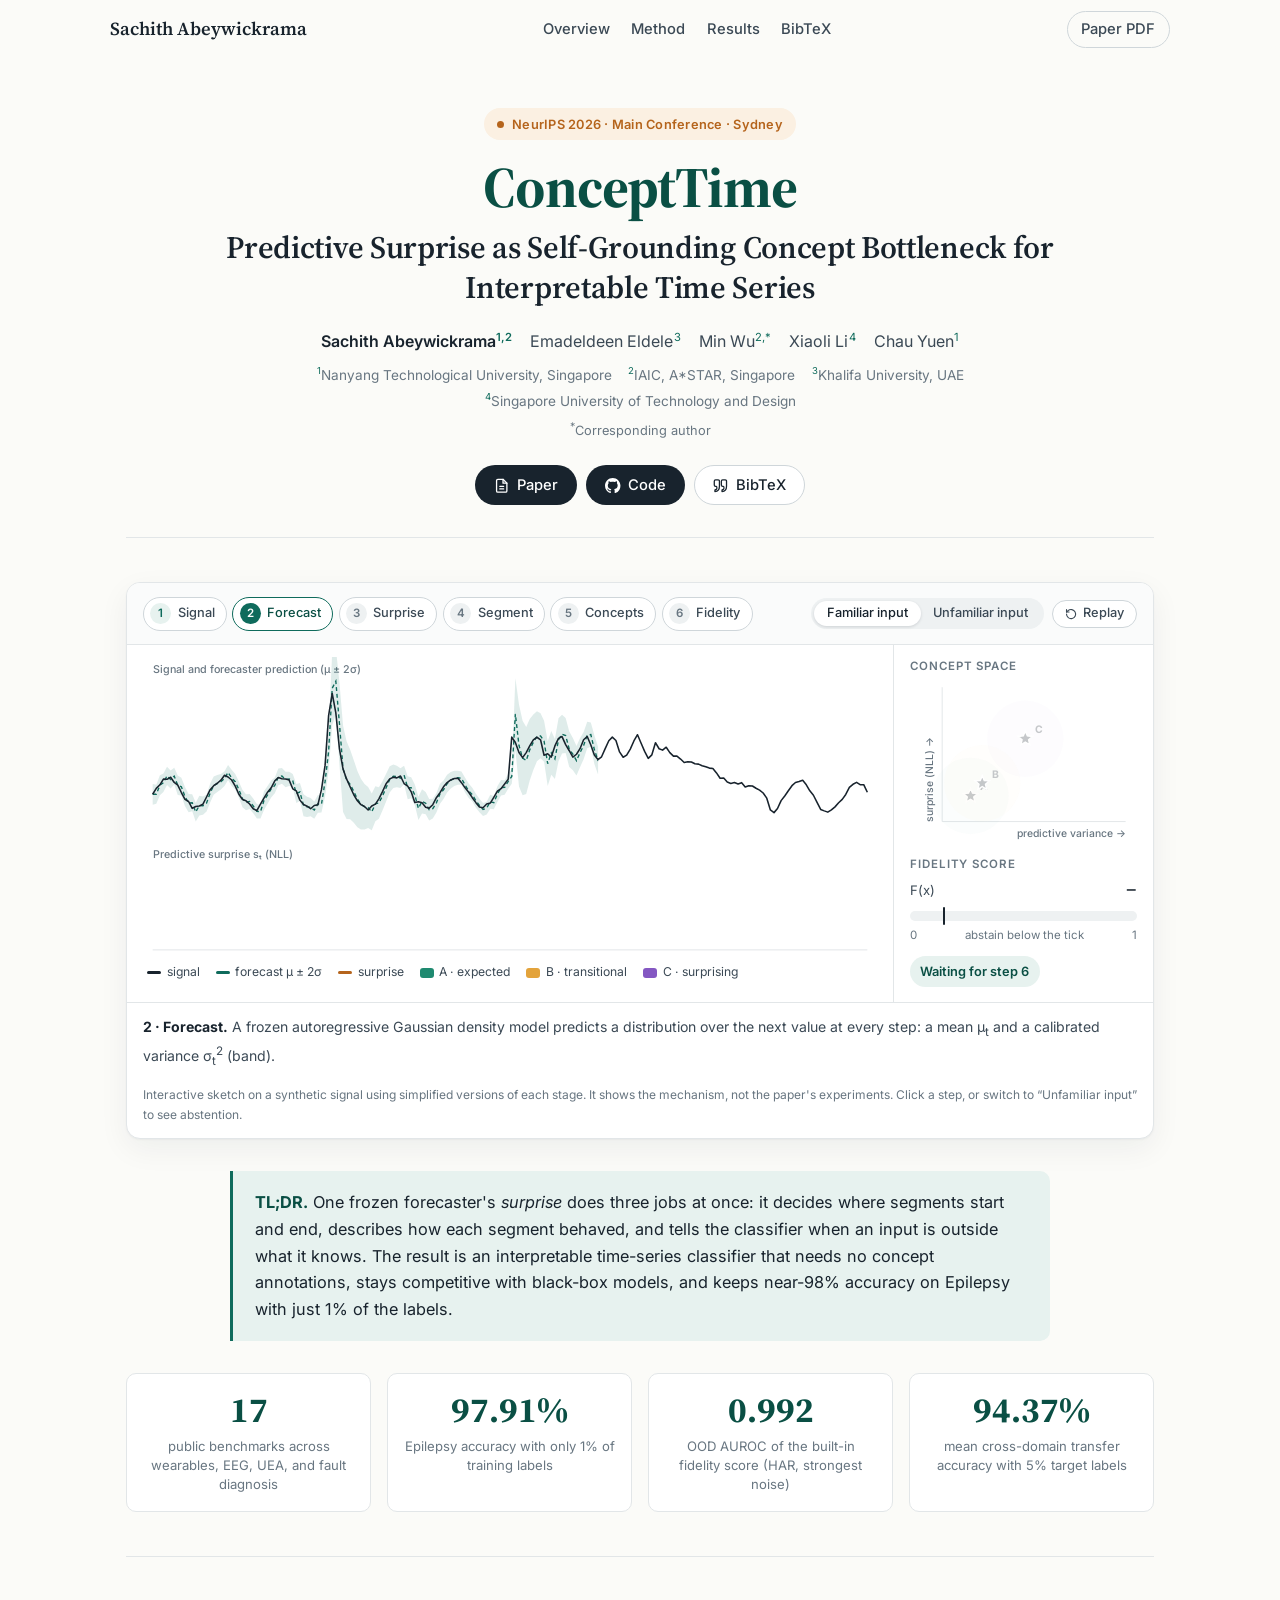
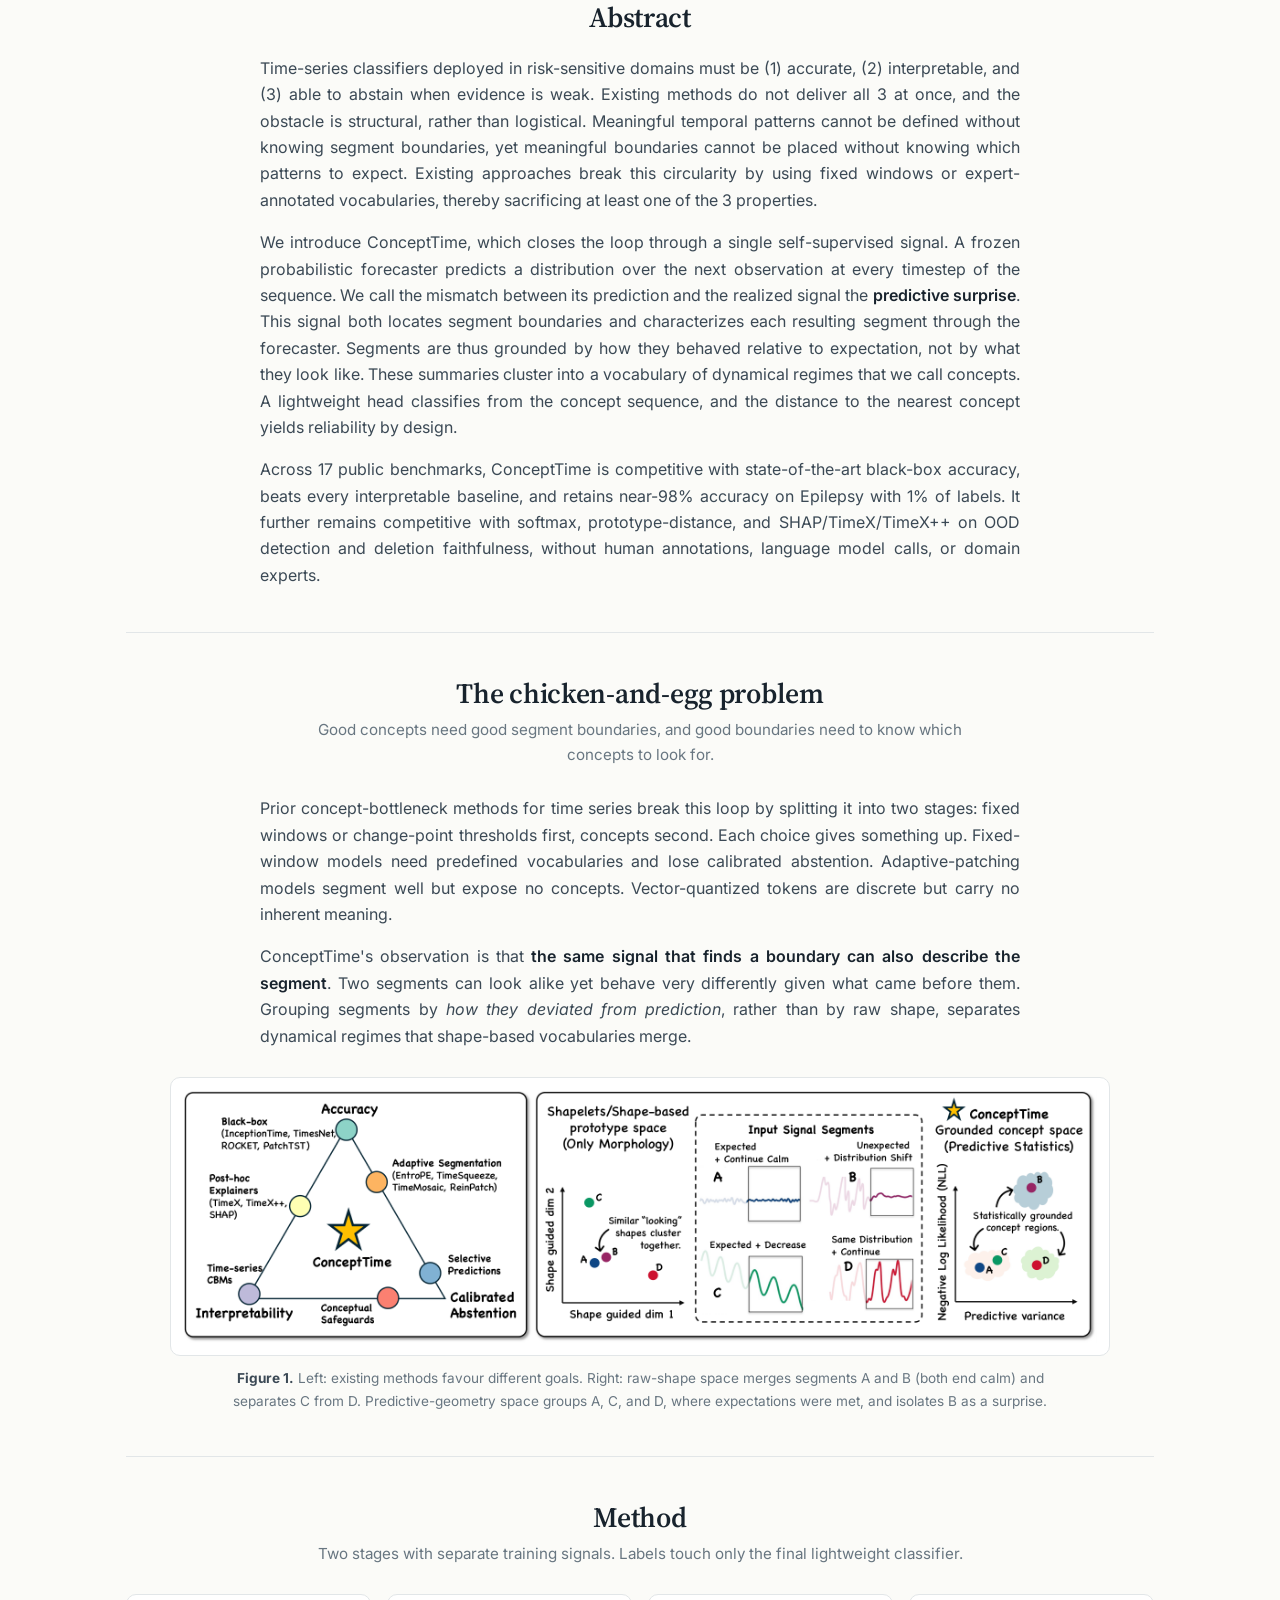
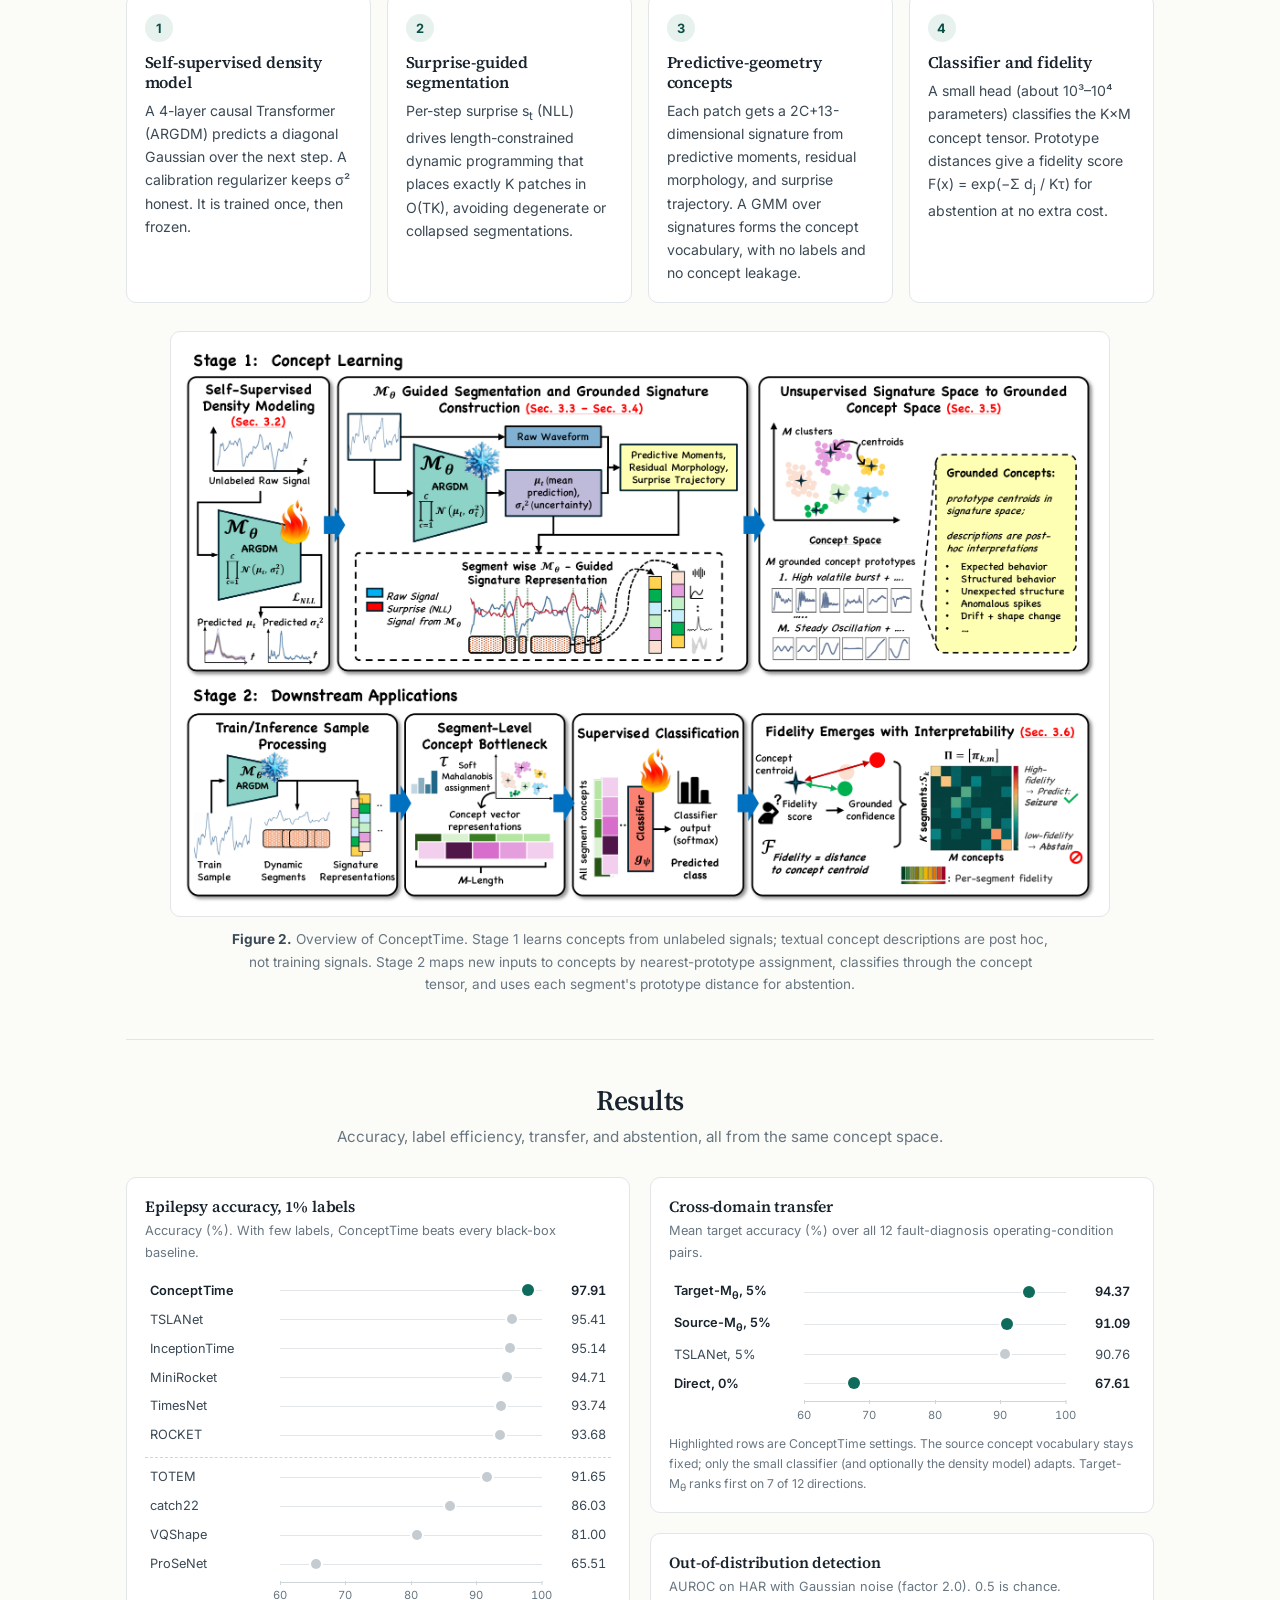
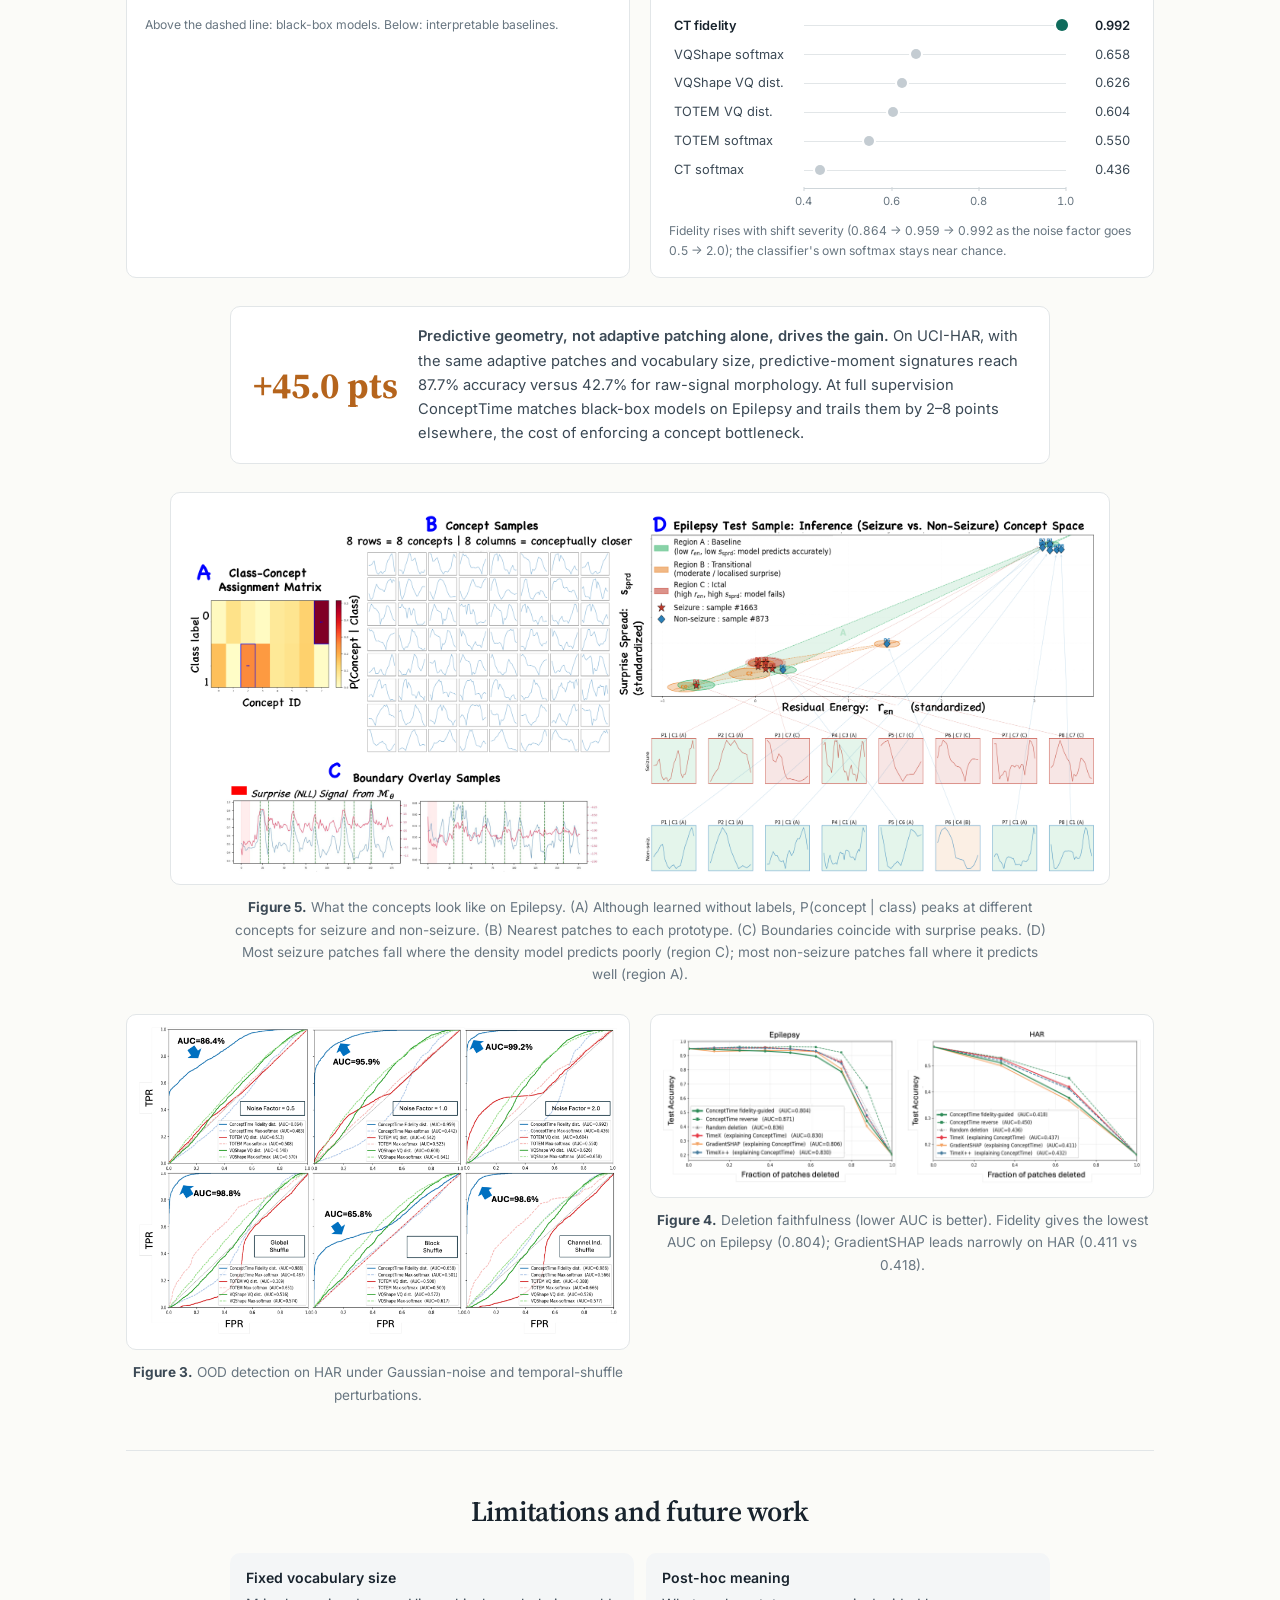
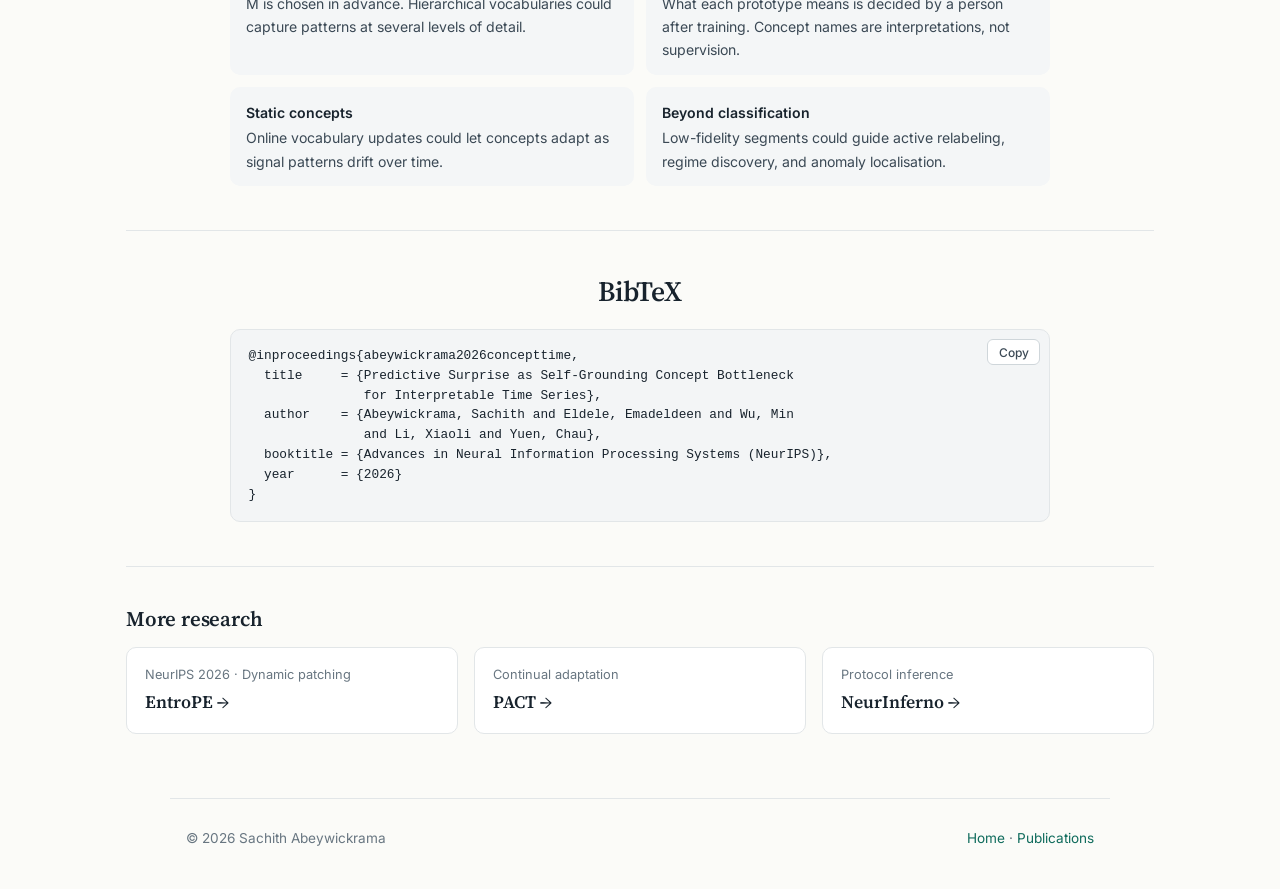
==== commit 4ffe83c6: "Update research project pages with new images and improved dimensions - Replaced thumbnail images fo" ====
--- a/research/concepttime.html
+++ b/research/concepttime.html
@@ -179,7 +179,7 @@
         </p>
       </div>
       <figure class="fig reveal">
-        <a href="../assets/research/concepttime/fig1-overview.png" target="_blank" rel="noopener"><img src="../assets/research/concepttime/fig1-overview.png" alt="Left: a triangle of accuracy, interpretability, and calibrated abstention, with ConceptTime at the centre. Right: four segments A to D shown in a shape-based space and in a predictive-geometry space spanned by predictive variance and NLL." width="1124" height="329" loading="lazy"></a>
+        <a href="../assets/research/concepttime/fig1-overview.png" target="_blank" rel="noopener"><img src="../assets/research/concepttime/fig1-overview.png" alt="Left: a triangle of accuracy, interpretability, and calibrated abstention, with ConceptTime at the centre. Right: four segments A to D shown in a shape-based space and in a predictive-geometry space spanned by predictive variance and NLL." width="2000" height="554" loading="lazy"></a>
         <figcaption><b>Figure 1.</b> Left: existing methods favour different goals. Right: raw-shape space merges segments A and B (both end calm) and separates C from D. Predictive-geometry space groups A, C, and D, where expectations were met, and isolates B as a surprise.</figcaption>
       </figure>
     </section>
@@ -210,7 +210,7 @@
         </article>
       </div>
       <figure class="fig reveal">
-        <a href="../assets/research/concepttime/fig2-method.png" target="_blank" rel="noopener"><img src="../assets/research/concepttime/fig2-method.png" alt="Overview diagram of ConceptTime. Stage 1, concept learning: self-supervised density modelling, surprise-guided segmentation and signature construction, and clustering into grounded concept prototypes. Stage 2, downstream: segment-level concept bottleneck, supervised classification, and fidelity-based abstention." width="1124" height="707" loading="lazy"></a>
+        <a href="../assets/research/concepttime/fig2-method.png" target="_blank" rel="noopener"><img src="../assets/research/concepttime/fig2-method.png" alt="Overview diagram of ConceptTime. Stage 1, concept learning: self-supervised density modelling, surprise-guided segmentation and signature construction, and clustering into grounded concept prototypes. Stage 2, downstream: segment-level concept bottleneck, supervised classification, and fidelity-based abstention." width="2000" height="1225" loading="lazy"></a>
         <figcaption><b>Figure 2.</b> Overview of ConceptTime. Stage 1 learns concepts from unlabeled signals; textual concept descriptions are post hoc, not training signals. Stage 2 maps new inputs to concepts by nearest-prototype assignment, classifies through the concept tensor, and uses each segment's prototype distance for abstention.</figcaption>
       </figure>
     </section>
@@ -274,17 +274,17 @@
       </div>
 
       <figure class="fig reveal">
-        <a href="../assets/research/concepttime/fig5-qualitative.png" target="_blank" rel="noopener"><img src="../assets/research/concepttime/fig5-qualitative.png" alt="Qualitative analysis on Epilepsy: class-concept assignment matrix, nearest patches per concept, surprise signal with segment boundaries, and seizure versus non-seizure segments in a residual-energy and surprise-spread concept space." width="1107" height="481" loading="lazy"></a>
+        <a href="../assets/research/concepttime/fig5-qualitative.png" target="_blank" rel="noopener"><img src="../assets/research/concepttime/fig5-qualitative.png" alt="Qualitative analysis on Epilepsy: class-concept assignment matrix, nearest patches per concept, surprise signal with segment boundaries, and seizure versus non-seizure segments in a residual-energy and surprise-spread concept space." width="2400" height="963" loading="lazy"></a>
         <figcaption><b>Figure 5.</b> What the concepts look like on Epilepsy. (A) Although learned without labels, P(concept | class) peaks at different concepts for seizure and non-seizure. (B) Nearest patches to each prototype. (C) Boundaries coincide with surprise peaks. (D) Most seizure patches fall where the density model predicts poorly (region C); most non-seizure patches fall where it predicts well (region A).</figcaption>
       </figure>
 
       <div class="fig-pair" style="margin-top:1.75rem">
         <figure class="fig reveal">
-          <a href="../assets/research/concepttime/fig3-ood.png" target="_blank" rel="noopener"><img src="../assets/research/concepttime/fig3-ood.png" alt="ROC curves for OOD detection on HAR under three Gaussian-noise levels and three shuffle perturbations, comparing ConceptTime fidelity with softmax and prototype-distance scores." width="868" height="556" loading="lazy"></a>
+          <a href="../assets/research/concepttime/fig3-ood.png" target="_blank" rel="noopener"><img src="../assets/research/concepttime/fig3-ood.png" alt="ROC curves for OOD detection on HAR under three Gaussian-noise levels and three shuffle perturbations, comparing ConceptTime fidelity with softmax and prototype-distance scores." width="1800" height="1168" loading="lazy"></a>
           <figcaption><b>Figure 3.</b> OOD detection on HAR under Gaussian-noise and temporal-shuffle perturbations.</figcaption>
         </figure>
         <figure class="fig reveal">
-          <a href="../assets/research/concepttime/fig4-deletion.png" target="_blank" rel="noopener"><img src="../assets/research/concepttime/fig4-deletion.png" alt="Deletion curves on Epilepsy and HAR comparing fidelity-ranked patch deletion with GradientSHAP, TimeX, TimeX++, random, and reverse orderings." width="918" height="312" loading="lazy"></a>
+          <a href="../assets/research/concepttime/fig4-deletion.png" target="_blank" rel="noopener"><img src="../assets/research/concepttime/fig4-deletion.png" alt="Deletion curves on Epilepsy and HAR comparing fidelity-ranked patch deletion with GradientSHAP, TimeX, TimeX++, random, and reverse orderings." width="2000" height="660" loading="lazy"></a>
           <figcaption><b>Figure 4.</b> Deletion faithfulness (lower AUC is better). Fidelity gives the lowest AUC on Epilepsy (0.804); GradientSHAP leads narrowly on HAR (0.411 vs 0.418).</figcaption>
         </figure>
       </div>
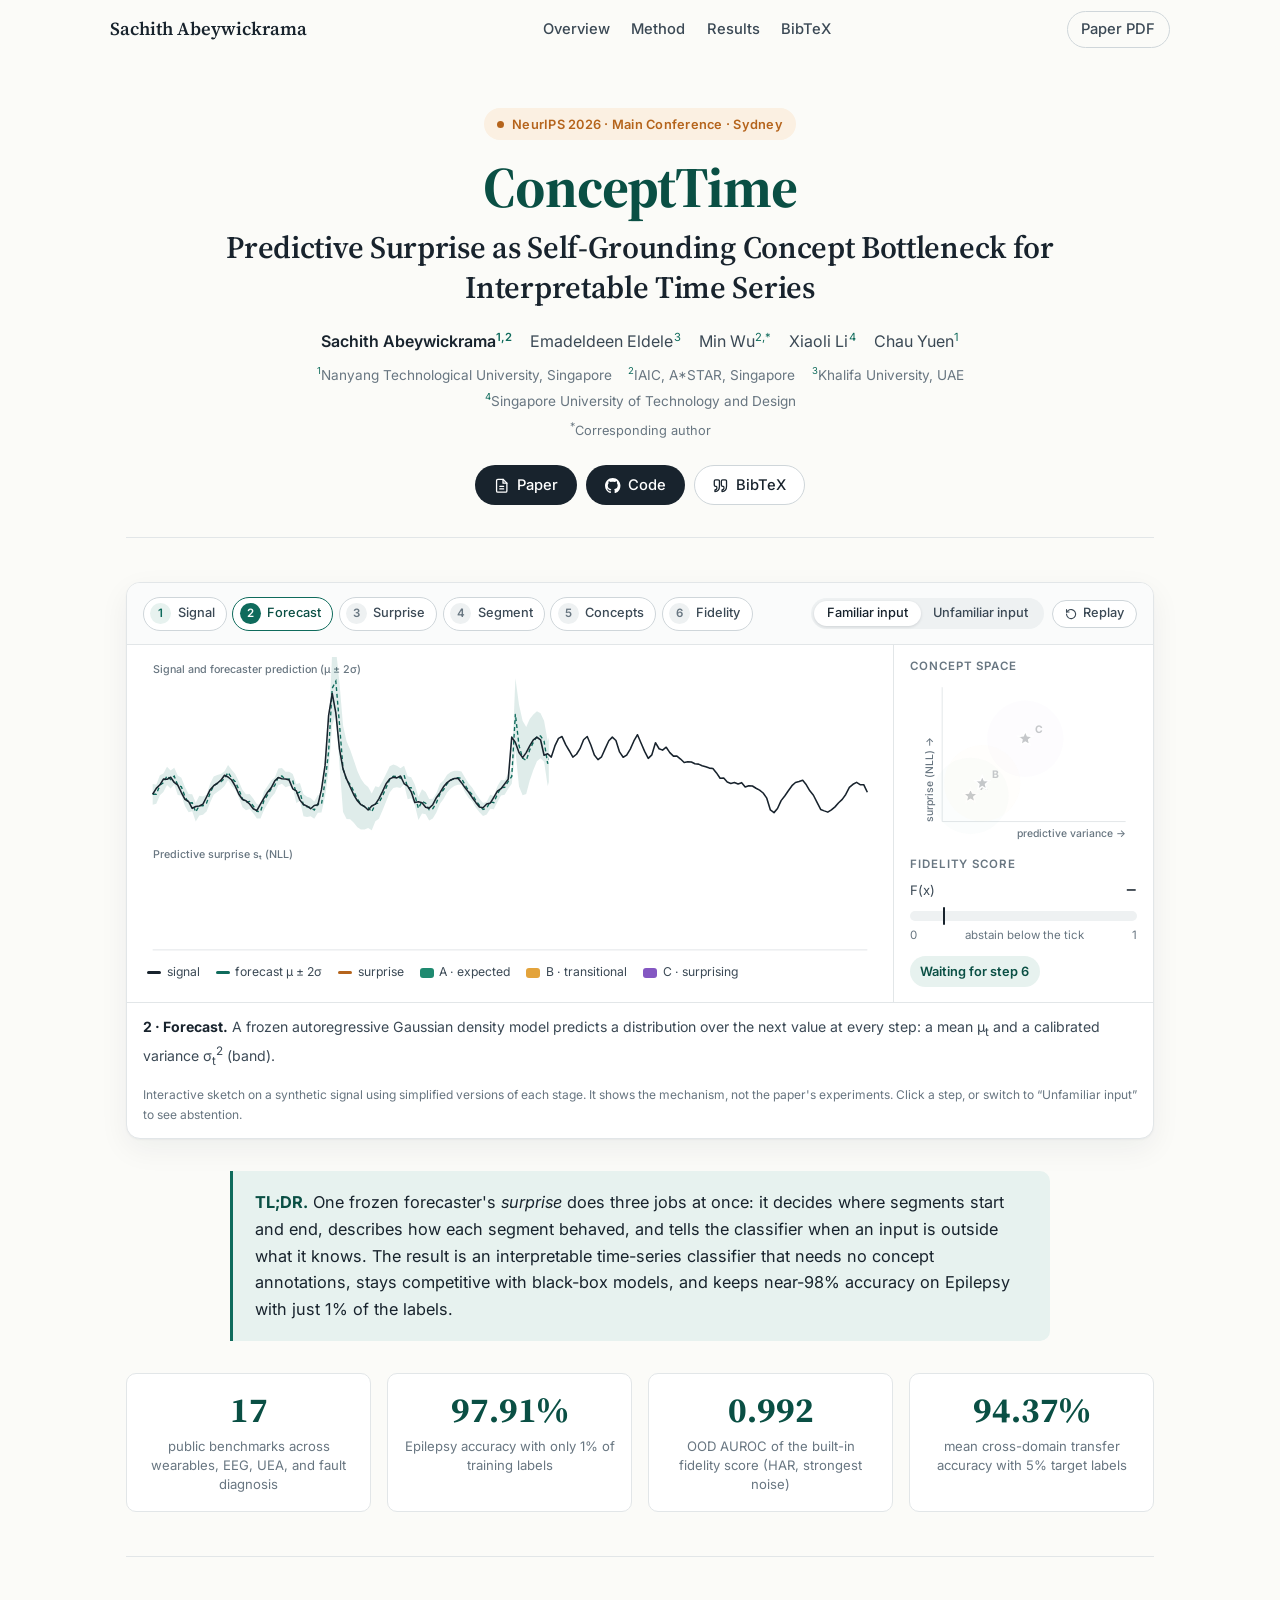
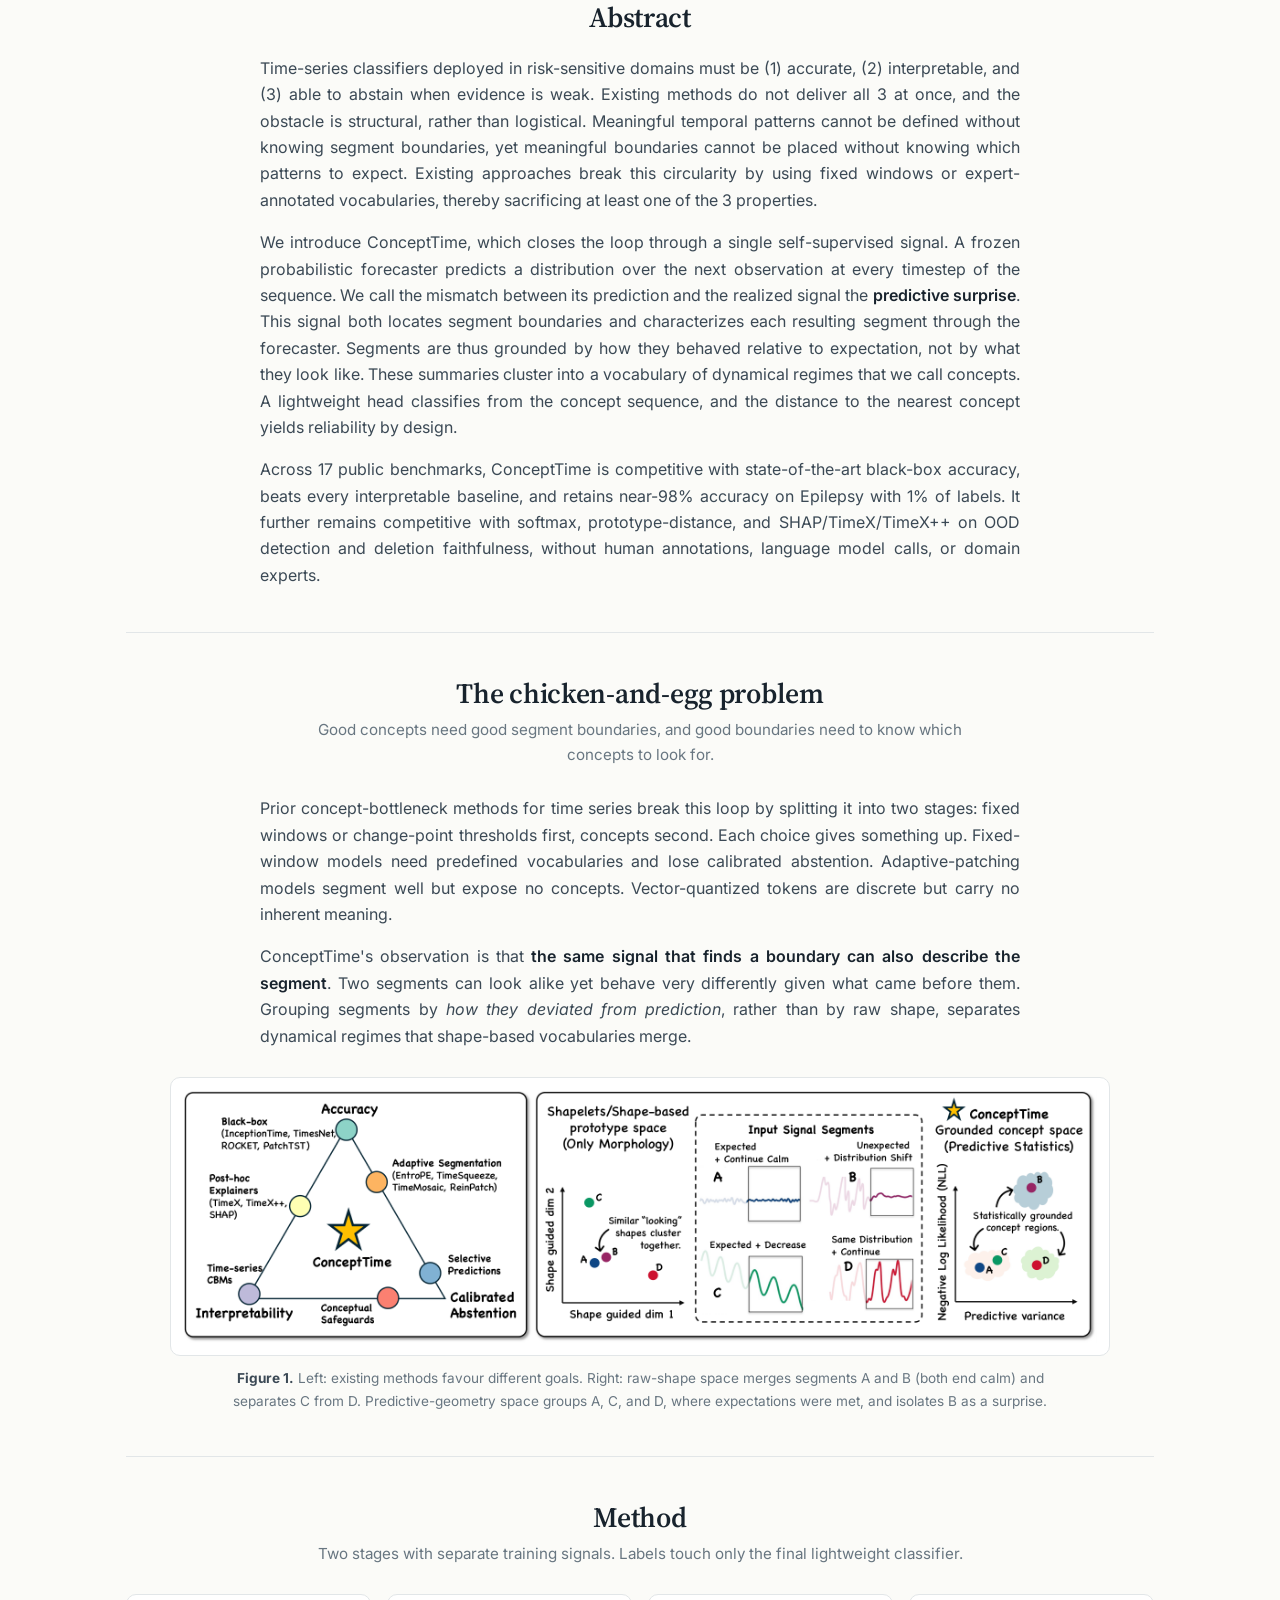
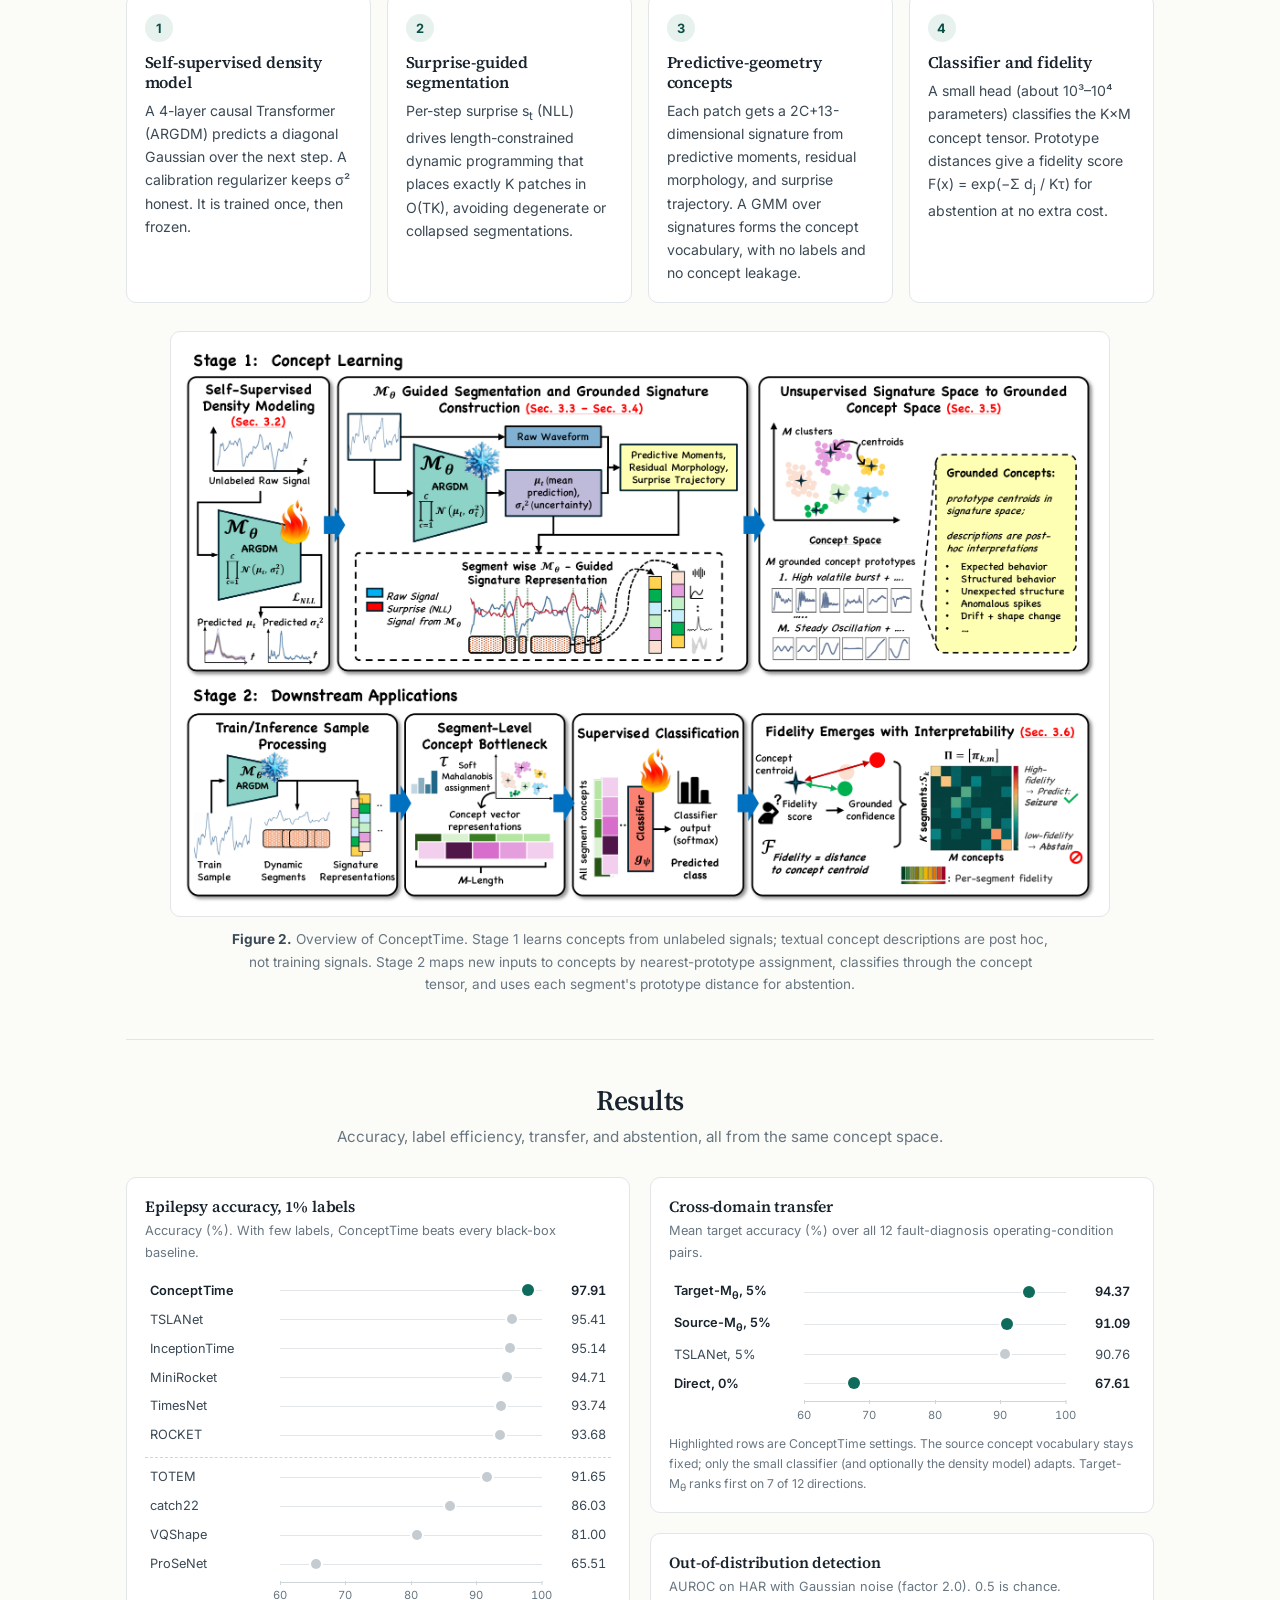
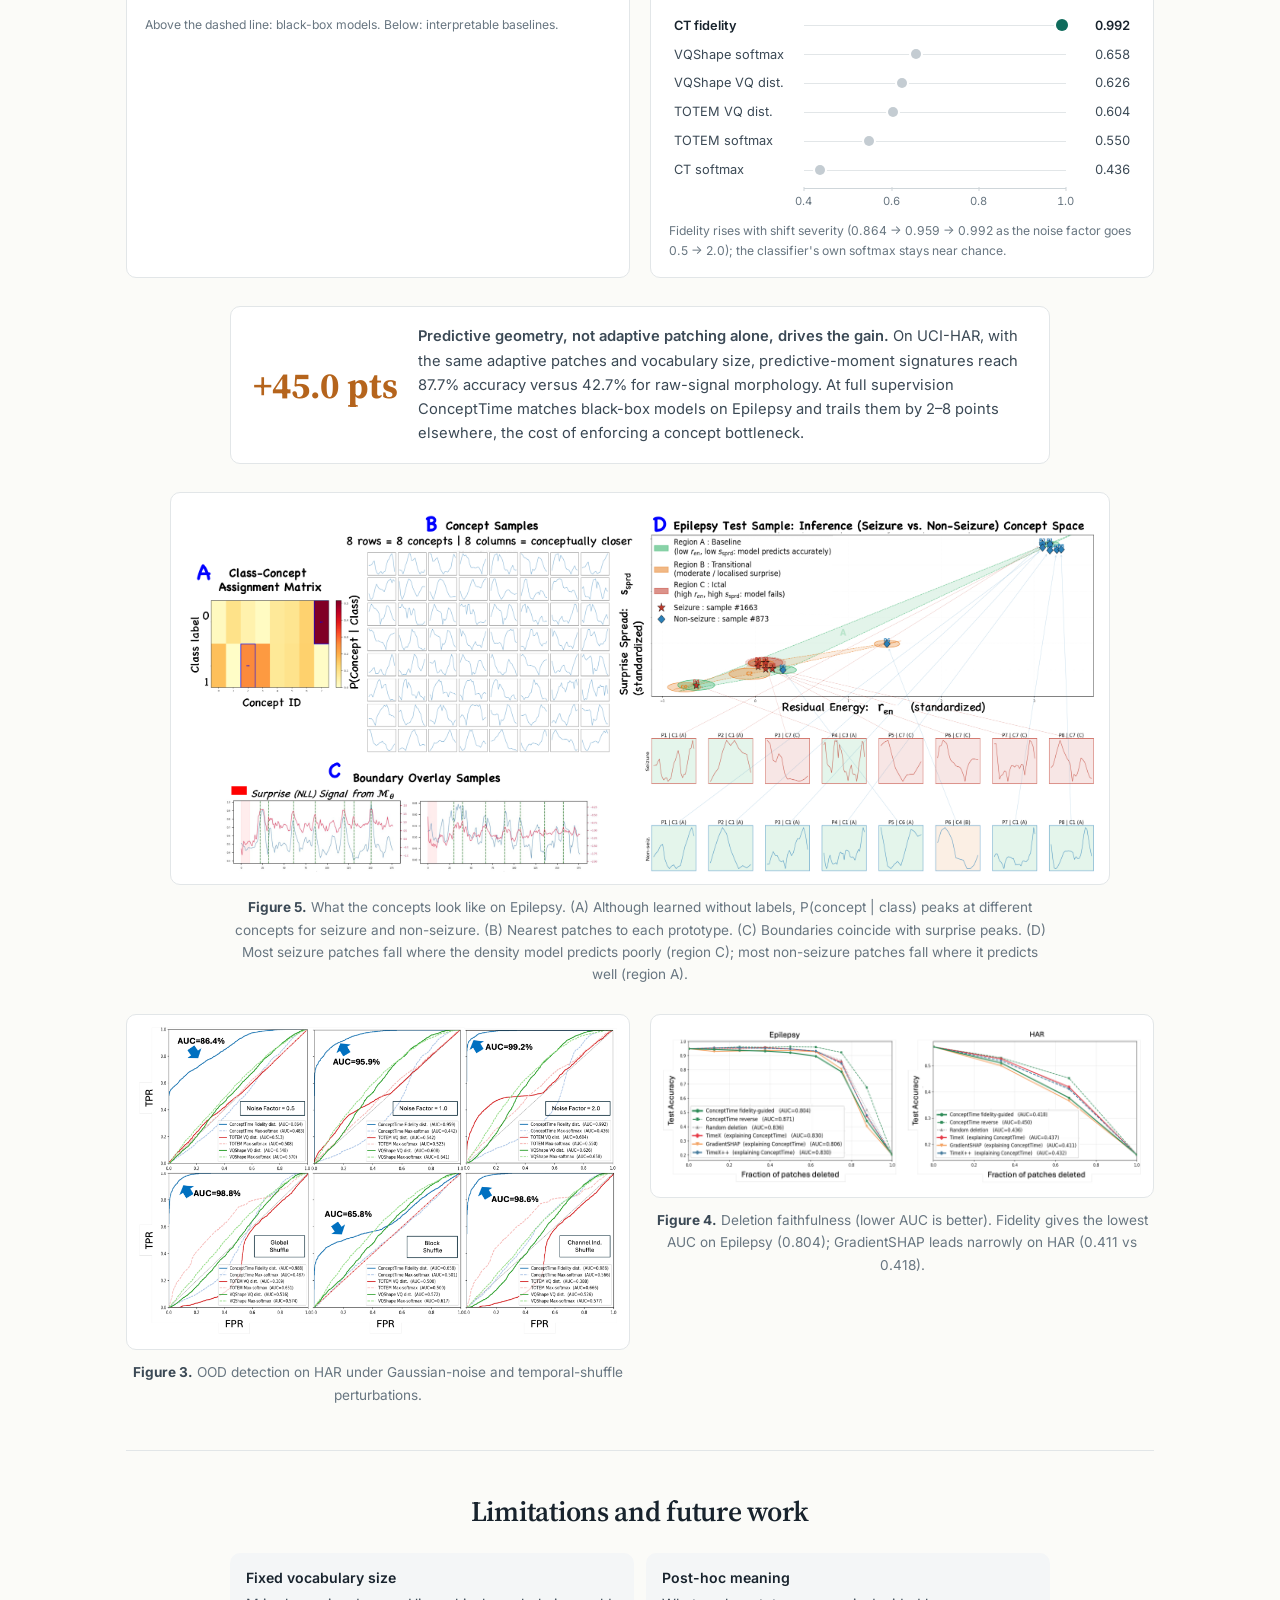
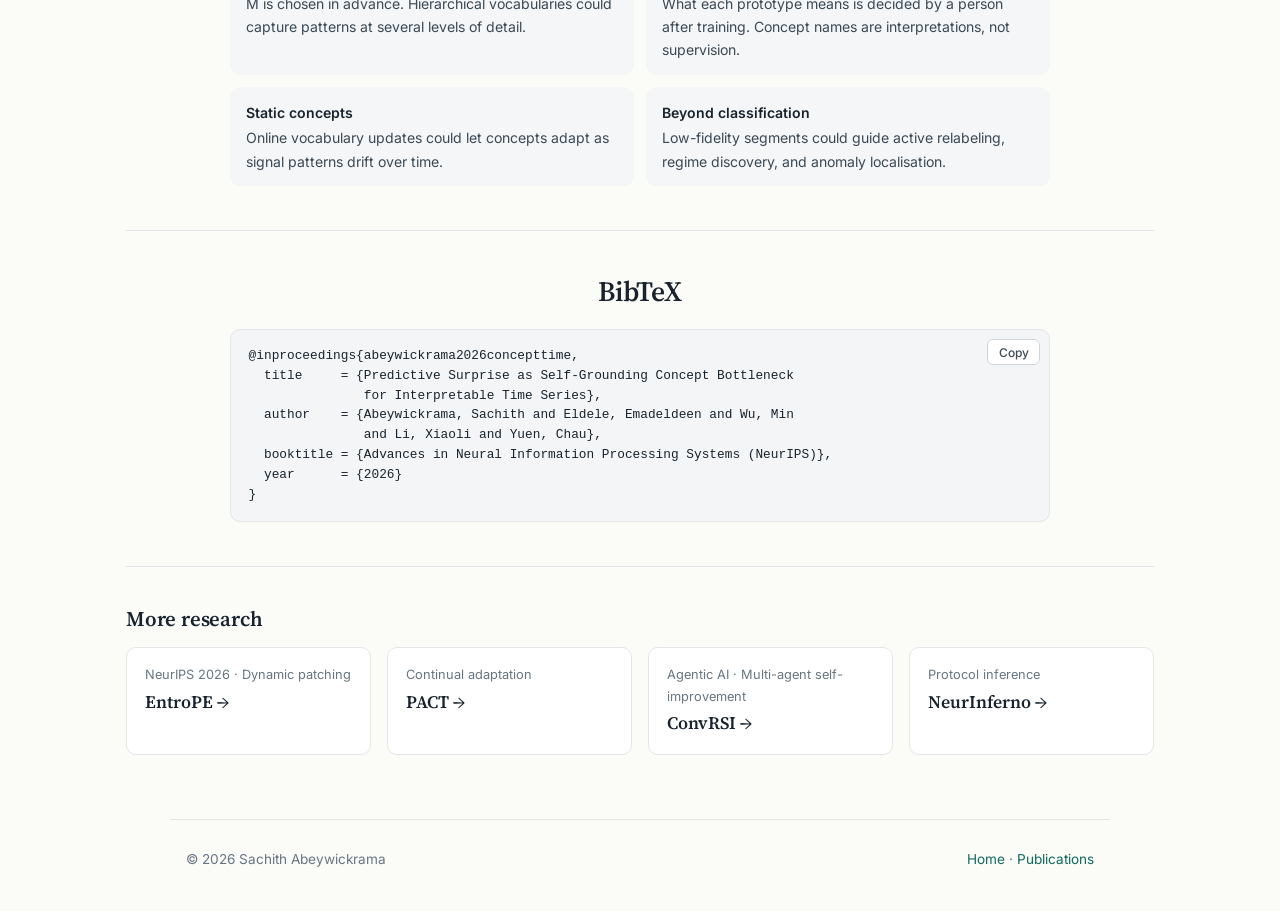
==== commit 50167ce7: "Add ConvRSI project page, update navigation, and include related assets" ====
--- a/research/concepttime.html
+++ b/research/concepttime.html
@@ -319,6 +319,7 @@
       <div class="project-nav-grid">
         <a class="project-nav-card" href="entrope.html"><span>NeurIPS 2026 · Dynamic patching</span><strong>EntroPE →</strong></a>
         <a class="project-nav-card" href="pact.html"><span>Continual adaptation</span><strong>PACT →</strong></a>
+        <a class="project-nav-card" href="convrsi.html"><span>Agentic AI · Multi-agent self-improvement</span><strong>ConvRSI →</strong></a>
         <a class="project-nav-card" href="neurinferno.html"><span>Protocol inference</span><strong>NeurInferno →</strong></a>
       </div>
     </aside>
--- a/styles.css
+++ b/styles.css
@@ -1961,7 +1961,7 @@
 
 .project-nav-grid {
   display: grid;
-  grid-template-columns: repeat(3, minmax(0, 1fr));
+  grid-template-columns: repeat(auto-fit, minmax(210px, 1fr));
   gap: 1rem;
 }
 
